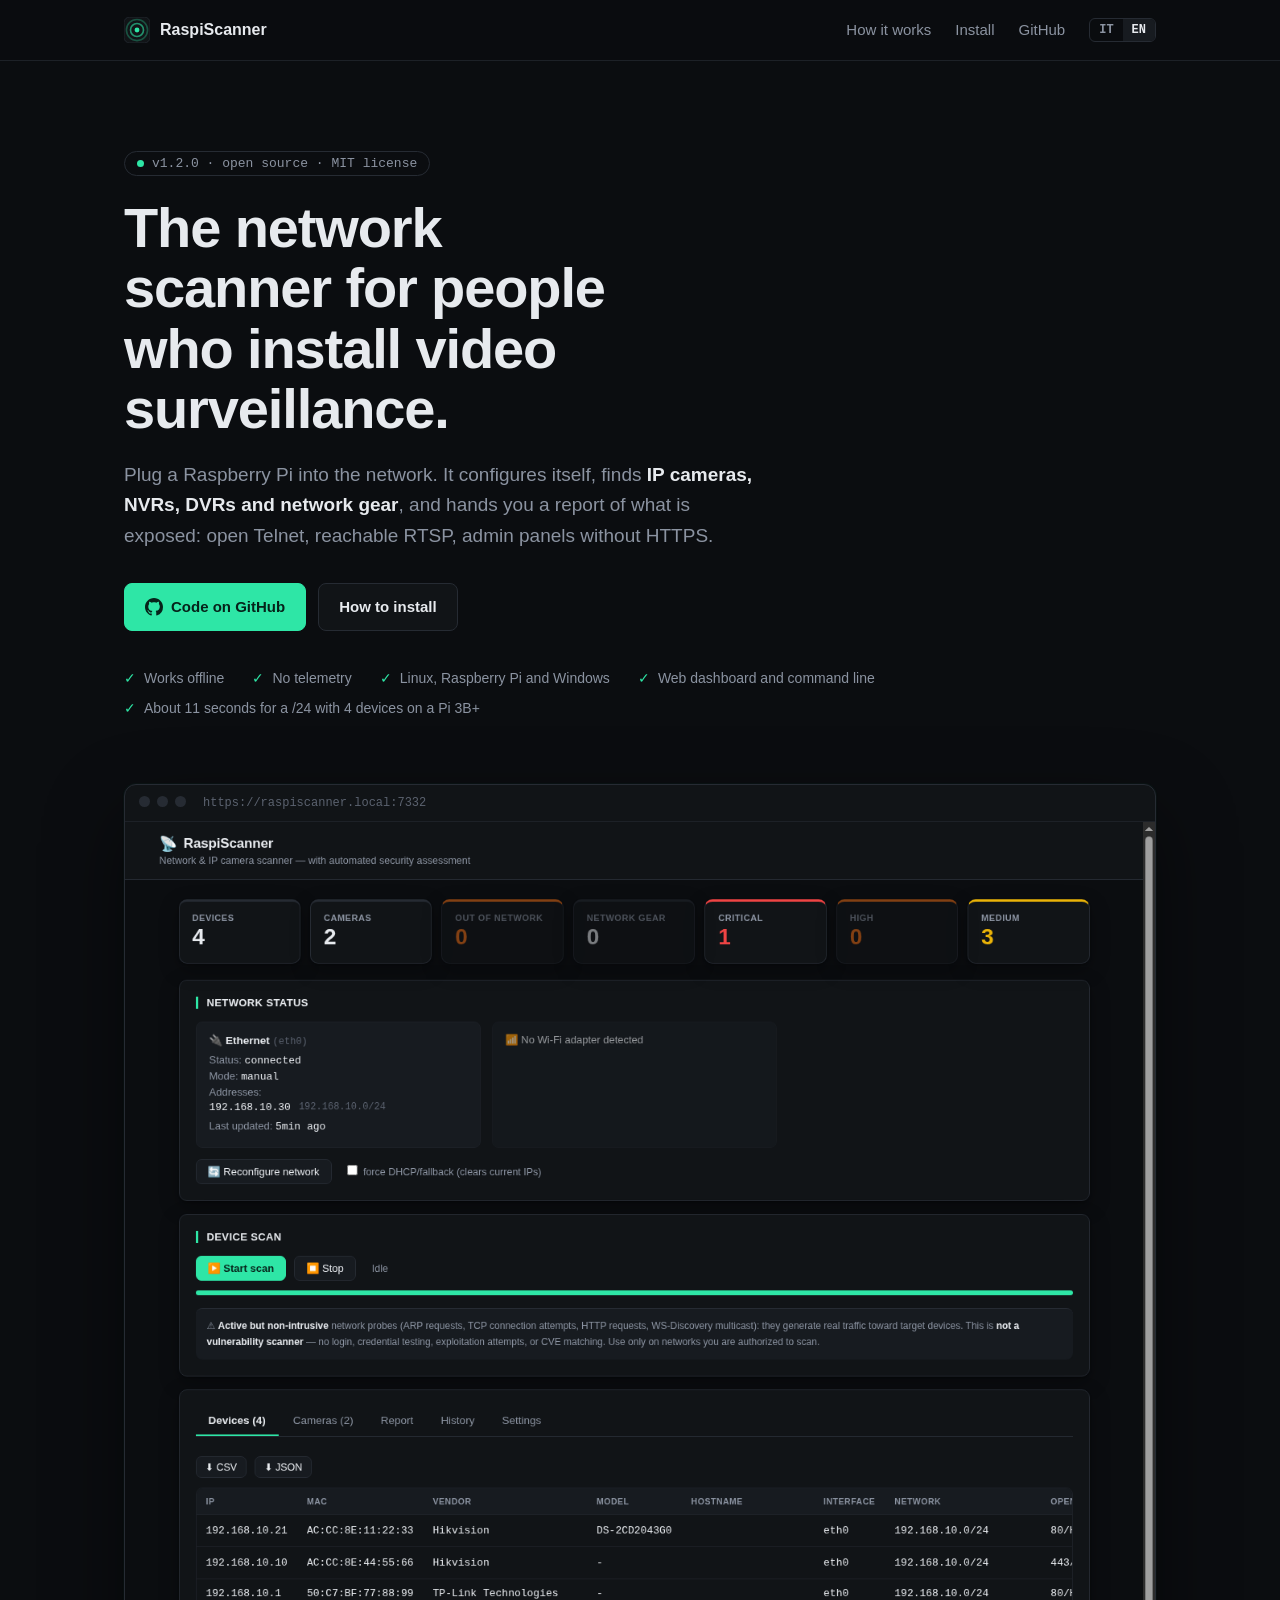
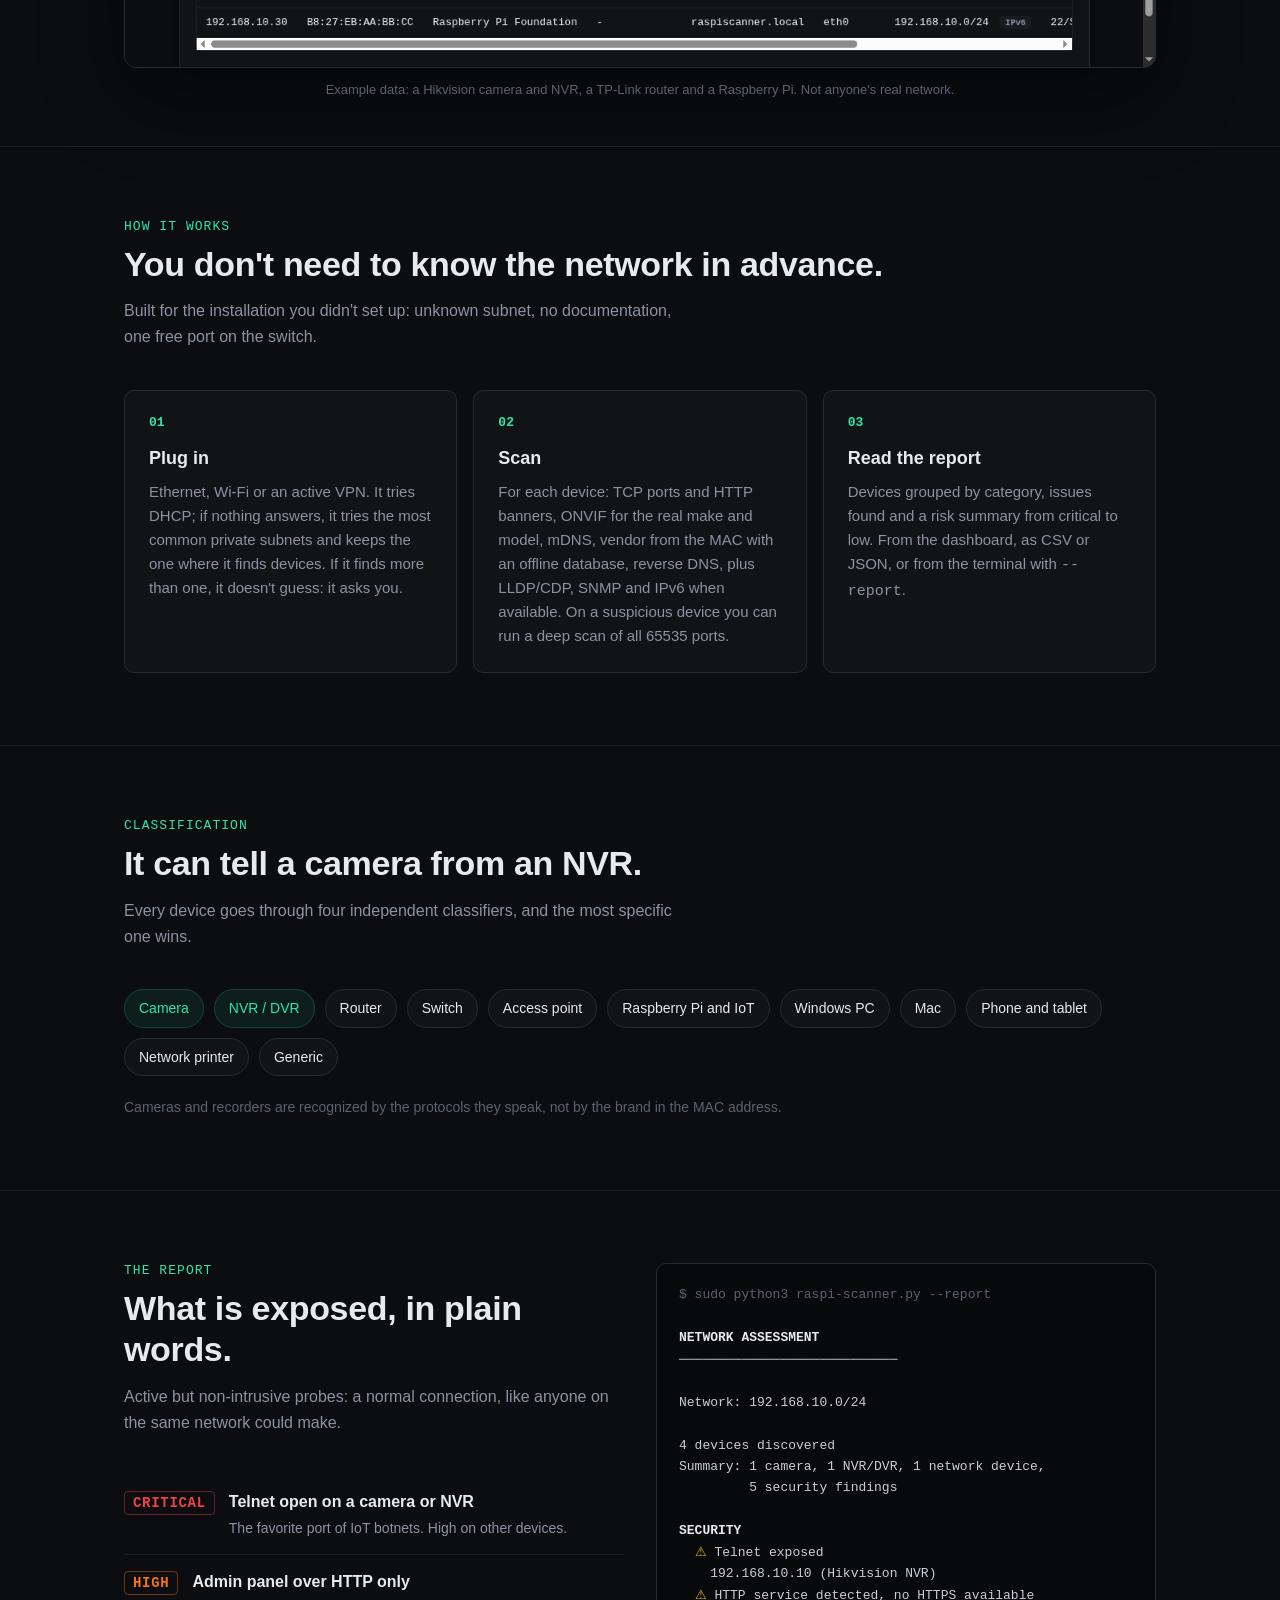
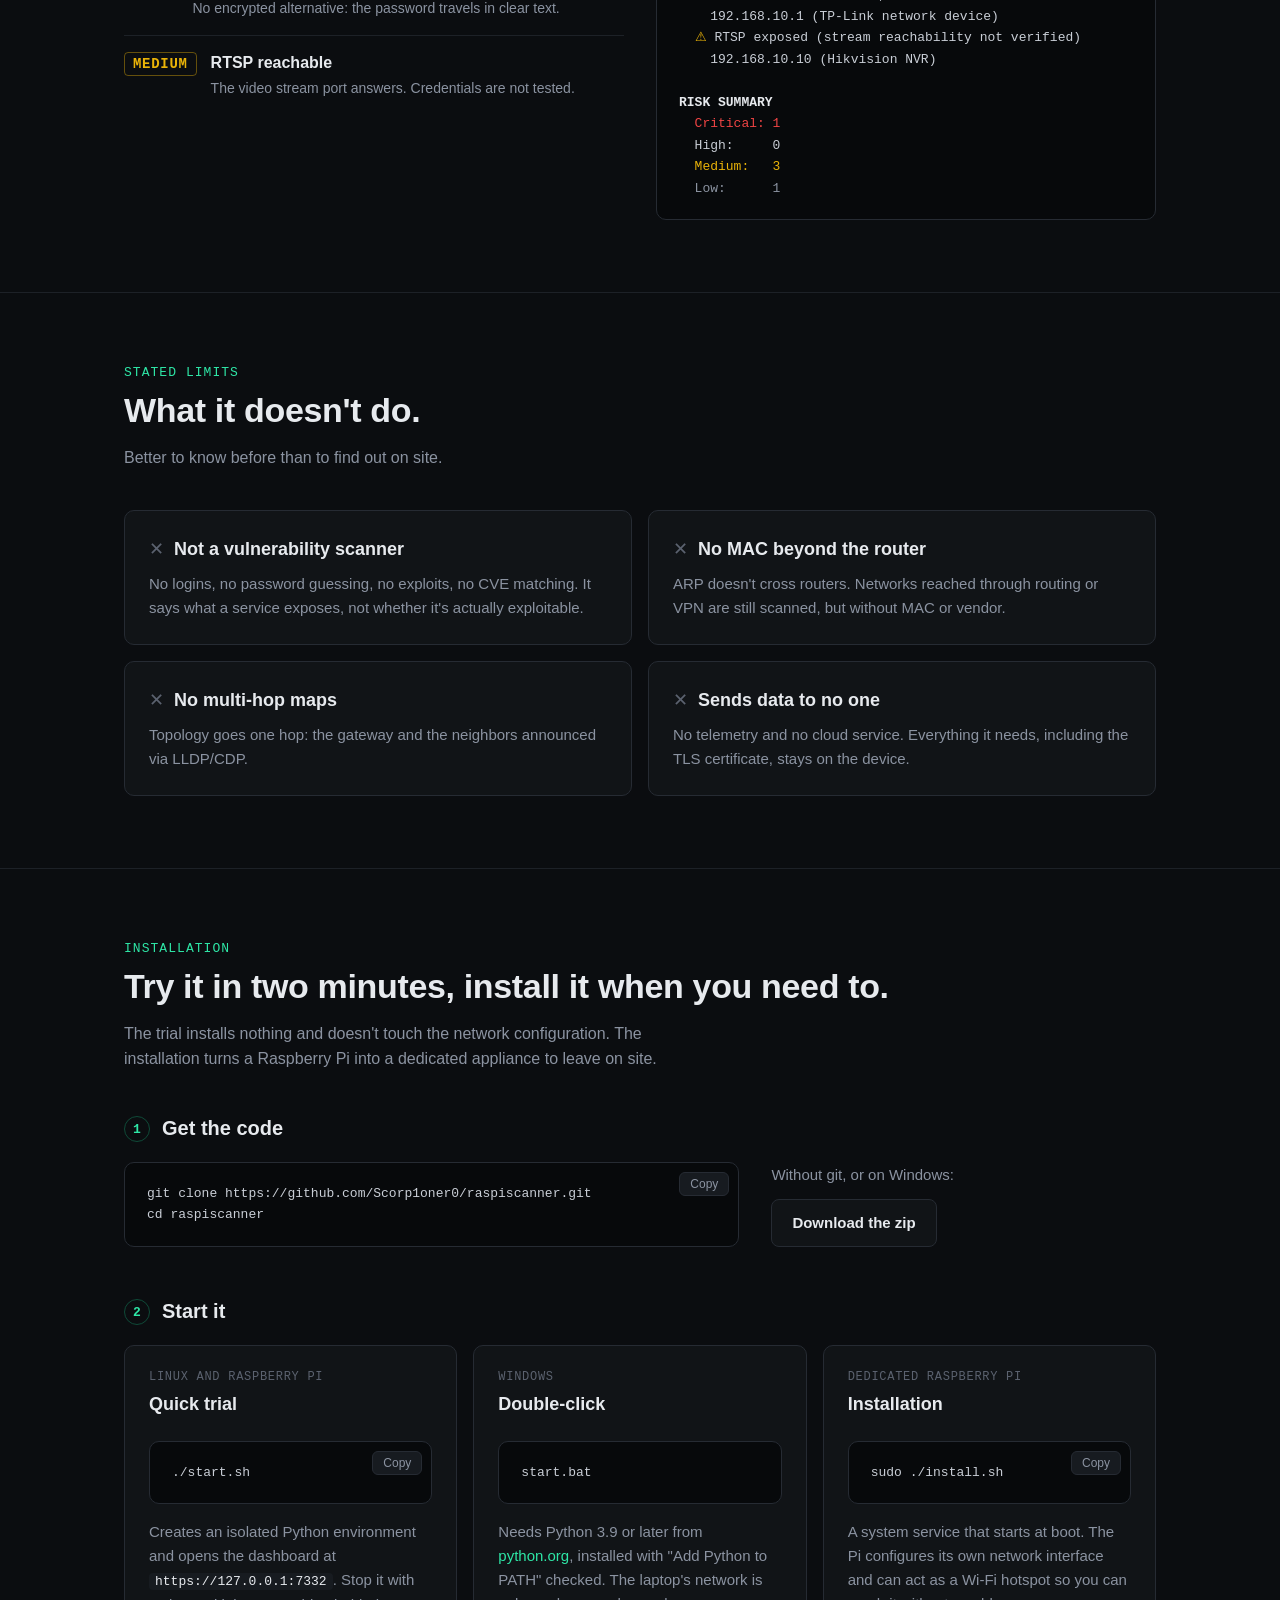
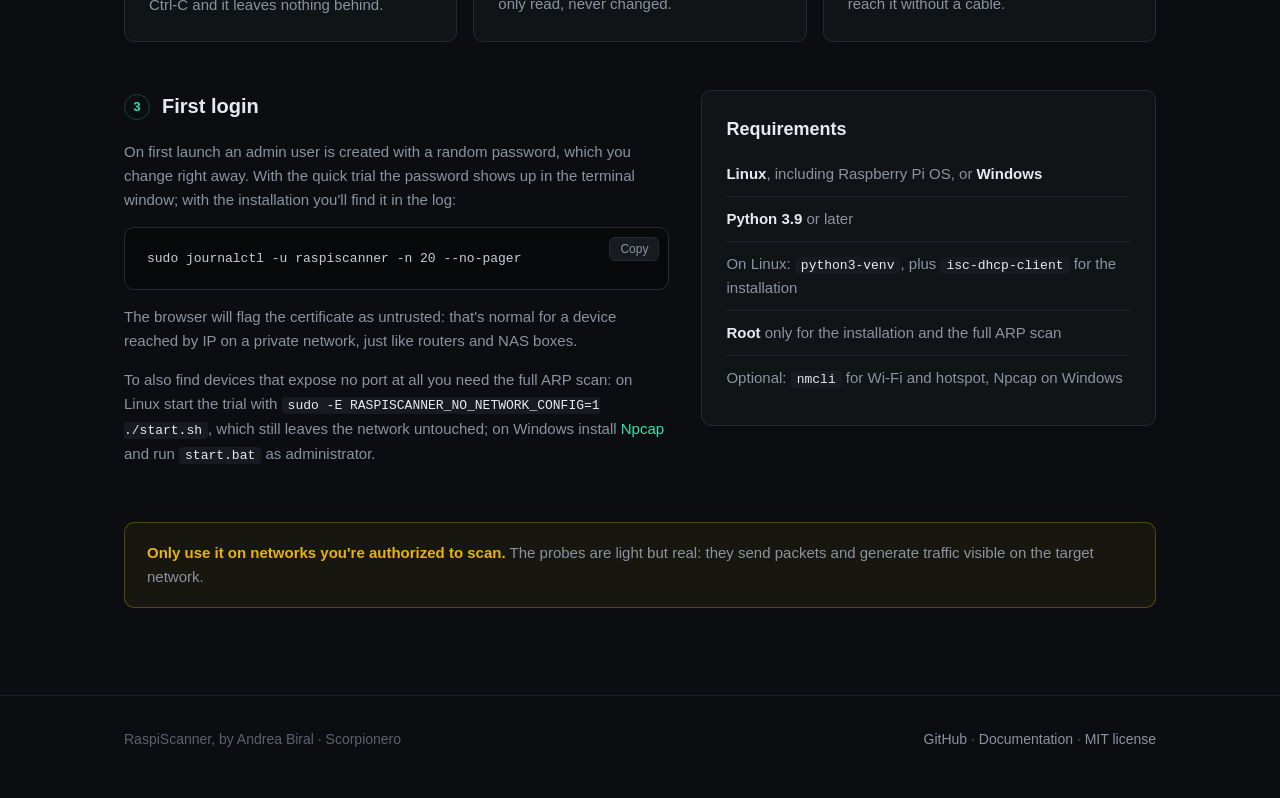
==== en/index.html @ 97d8c6a8 "Versione 1.2.0 sul sito e cenno allo scan approfondito Co-Authored-By: Claude Opus 5.5 <noreply@anth" ====
<!doctype html>
<html lang="en">
<head>
<meta charset="utf-8">
<meta name="viewport" content="width=device-width, initial-scale=1">
<title>RaspiScanner · network scanner for video surveillance installations</title>
<meta name="description" content="Open-source network scanner for Raspberry Pi: finds IP cameras, NVRs and network gear and reports what is exposed. Works offline, no telemetry.">
<meta name="theme-color" content="#0b0d10">
<link rel="canonical" href="https://raspiscanner.it/en/">
<meta property="og:type" content="website">
<meta property="og:url" content="https://raspiscanner.it/en/">
<meta property="og:title" content="RaspiScanner">
<meta property="og:description" content="Network scanner for video surveillance installations: it finds cameras, NVRs and network gear and tells you what is exposed.">
<meta property="og:site_name" content="RaspiScanner">
<meta property="og:image" content="https://raspiscanner.it/og-image.png">
<meta property="og:image:width" content="1200">
<meta property="og:image:height" content="630">
<meta property="og:image:alt" content="RaspiScanner dashboard with the devices found and issues by severity">
<meta name="twitter:card" content="summary_large_image">
<meta name="twitter:title" content="RaspiScanner · network scanner for video surveillance installations">
<meta name="twitter:description" content="Network scanner for video surveillance installations: it finds cameras, NVRs and network gear and tells you what is exposed.">
<meta name="twitter:image" content="https://raspiscanner.it/og-image.png">
<meta name="robots" content="index, follow, max-image-preview:large">
<script type="application/ld+json">
{
  "@context": "https://schema.org",
  "@type": "SoftwareApplication",
  "name": "RaspiScanner",
  "url": "https://raspiscanner.it/en/",
  "inLanguage": "en",
  "description": "Open-source network scanner for Raspberry Pi: finds IP cameras, NVRs and network gear and reports what is exposed. Works offline, no telemetry.",
  "applicationCategory": "SecurityApplication",
  "operatingSystem": "Linux, Raspberry Pi OS, Windows",
  "softwareVersion": "1.2.0",
  "license": "https://opensource.org/licenses/MIT",
  "isAccessibleForFree": true,
  "offers": {
    "@type": "Offer",
    "price": "0",
    "priceCurrency": "EUR"
  },
  "author": {
    "@type": "Person",
    "name": "Andrea Biral"
  },
  "downloadUrl": "https://github.com/Scorp1oner0/raspiscanner/archive/refs/heads/main.zip",
  "screenshot": "https://raspiscanner.it/dashboard.png",
  "sameAs": [
    "https://github.com/Scorp1oner0/raspiscanner"
  ]
}
</script>
<meta property="og:locale" content="en_US">
<meta property="og:locale:alternate" content="it_IT">
<link rel="alternate" hreflang="it" href="https://raspiscanner.it/">
<link rel="alternate" hreflang="en" href="https://raspiscanner.it/en/">
<link rel="alternate" hreflang="x-default" href="https://raspiscanner.it/en/">
<link rel="icon" href="/favicon.ico" sizes="48x48">
<link rel="icon" href="/favicon.svg" type="image/svg+xml">
<link rel="apple-touch-icon" href="/apple-touch-icon.png">
<style>
:root {
  color-scheme: dark;
  --bg: #0b0d10;
  --panel: #111417;
  --panel-2: #171b20;
  --border: #262b33;
  --border-soft: #1d2127;
  --text: #e7eaee;
  --text-dim: #8b93a1;
  --text-faint: #5b626f;
  --accent: #2ee6a6;
  --accent-fg: #06231a;
  --accent-dim: #0f4a38;
  --critical: #ef4444;
  --high: #f97316;
  --medium: #eab308;
  --radius: 10px;
  --font-ui: -apple-system, BlinkMacSystemFont, "Segoe UI", Roboto, Helvetica, Arial, sans-serif;
  --font-mono: "SFMono-Regular", Consolas, "Liberation Mono", Menlo, monospace;
}
* { box-sizing: border-box; }
html { scroll-behavior: smooth; }
body {
  margin: 0;
  background: var(--bg);
  color: var(--text);
  font: 16px/1.6 var(--font-ui);
  -webkit-font-smoothing: antialiased;
}
a { color: var(--accent); text-decoration: none; }
a:hover { text-decoration: underline; }
code, pre { font-family: var(--font-mono); }
.wrap { max-width: 1080px; margin: 0 auto; padding: 0 24px; }

header.top {
  position: sticky; top: 0; z-index: 10;
  background: rgba(11, 13, 16, 0.86);
  backdrop-filter: blur(8px);
  border-bottom: 1px solid var(--border-soft);
}
header.top .wrap { display: flex; align-items: center; justify-content: space-between; height: 60px; }
.brand { display: flex; align-items: center; gap: 10px; color: var(--text); font-weight: 600; }
.brand:hover { text-decoration: none; }
.brand svg { width: 26px; height: 26px; }
nav { display: flex; align-items: center; gap: 24px; font-size: 15px; }
.lang { display: flex; border: 1px solid var(--border); border-radius: 6px; overflow: hidden; font: 600 12px var(--font-mono); }
.lang a { padding: 4px 9px; color: var(--text-dim); }
.lang a[aria-current] { background: var(--panel-2); color: var(--text); }
nav a { color: var(--text-dim); }
nav a:hover { color: var(--text); text-decoration: none; }

.hero { padding: 88px 0 56px; }
.eyebrow {
  display: inline-flex; gap: 8px; align-items: center;
  font: 13px var(--font-mono); color: var(--text-dim);
  border: 1px solid var(--border); border-radius: 999px; padding: 4px 12px;
}
.eyebrow .dot { width: 7px; height: 7px; border-radius: 50%; background: var(--accent); }
h1 {
  font-size: clamp(34px, 5.4vw, 56px); line-height: 1.08; letter-spacing: -0.02em;
  margin: 22px 0 20px; max-width: 16ch; font-weight: 700;
}
.lead { font-size: 19px; color: var(--text-dim); max-width: 60ch; margin: 0 0 32px; }
.lead strong { color: var(--text); font-weight: 600; }
.ctas { display: flex; flex-wrap: wrap; gap: 12px; }
.btn {
  display: inline-flex; align-items: center; gap: 8px;
  padding: 11px 20px; border-radius: 8px; font-weight: 600; font-size: 15px;
  border: 1px solid var(--border); color: var(--text); background: var(--panel);
}
.btn:hover { text-decoration: none; border-color: #333a45; background: var(--panel-2); }
.btn.primary { background: var(--accent); color: var(--accent-fg); border-color: var(--accent); }
.btn.primary:hover { background: #4aedb5; }
.btn svg { width: 18px; height: 18px; }
.facts {
  display: flex; flex-wrap: wrap; gap: 8px 28px; margin: 36px 0 0; padding: 0; list-style: none;
  font-size: 14px; color: var(--text-dim);
}
.facts li::before { content: "✓"; color: var(--accent); margin-right: 8px; }

.shot { padding: 8px 0 32px; }
.window {
  border: 1px solid var(--border); border-radius: 12px; overflow: hidden;
  background: var(--panel);
  box-shadow: 0 1px 2px rgba(0,0,0,.3), 0 30px 80px rgba(0,0,0,.45), 0 0 0 1px rgba(46,230,166,.04);
}
.window .bar { display: flex; gap: 7px; padding: 11px 14px; border-bottom: 1px solid var(--border-soft); }
.window .bar i { width: 11px; height: 11px; border-radius: 50%; background: #262b33; }
.window .bar span { margin-left: 10px; font: 12px var(--font-mono); color: var(--text-faint); }
.window img { display: block; width: 100%; height: auto; }
.caption { font-size: 13px; color: var(--text-faint); margin-top: 12px; text-align: center; }

section.block { padding: 72px 0; border-top: 1px solid var(--border-soft); }
.kicker { font: 13px var(--font-mono); color: var(--accent); text-transform: uppercase; letter-spacing: .08em; margin: 0 0 10px; }
h2 { font-size: clamp(26px, 3.4vw, 34px); line-height: 1.2; letter-spacing: -0.01em; margin: 0 0 14px; }
.sub { color: var(--text-dim); max-width: 62ch; margin: 0 0 40px; }

.steps { display: grid; grid-template-columns: repeat(3, 1fr); gap: 16px; counter-reset: step; }
.card {
  background: var(--panel); border: 1px solid var(--border); border-radius: var(--radius);
  padding: 24px;
}
.steps .card { counter-increment: step; }
.steps .card::before {
  content: counter(step, decimal-leading-zero);
  display: block; font: 600 13px var(--font-mono); color: var(--accent); margin-bottom: 14px;
}
.card h3 { margin: 0 0 8px; font-size: 18px; }
.card p { margin: 0; color: var(--text-dim); font-size: 15px; }

.chips { display: flex; flex-wrap: wrap; gap: 10px; margin: 0 0 20px; padding: 0; list-style: none; }
.chips li {
  font-size: 14px; padding: 7px 14px; border-radius: 999px;
  border: 1px solid var(--border); background: var(--panel); color: var(--text);
}
.chips li.hot { border-color: var(--accent-dim); background: rgba(46,230,166,.07); color: var(--accent); }
.note { font-size: 14px; color: var(--text-faint); margin: 0; }

.split { display: grid; grid-template-columns: 1fr 1fr; gap: 32px; align-items: start; }
pre.term {
  margin: 0; padding: 20px 22px; overflow-x: auto;
  background: #07090b; border: 1px solid var(--border); border-radius: var(--radius);
  font-size: 13px; line-height: 1.65; color: #c9ced6;
}
pre.term .p { color: var(--text-faint); }
pre.term .h { color: var(--text); font-weight: 600; }
pre.term .w { color: var(--medium); }
pre.term .c { color: var(--critical); }
pre.term .m { color: var(--medium); }
pre.term .l { color: var(--text-dim); }
.findings { margin: 0; padding: 0; list-style: none; }
.findings li { display: flex; gap: 14px; padding: 14px 0; border-bottom: 1px solid var(--border-soft); }
.findings li:last-child { border-bottom: 0; }
.sev {
  flex: none; align-self: flex-start; margin-top: 2px;
  font: 600 11px var(--font-mono); text-transform: uppercase; letter-spacing: .05em;
  padding: 3px 8px; border-radius: 4px; border: 1px solid;
}
.sev.c { color: var(--critical); border-color: rgba(239,68,68,.4); }
.sev.h { color: var(--high); border-color: rgba(249,115,22,.4); }
.sev.m { color: var(--medium); border-color: rgba(234,179,8,.4); }
.findings b { display: block; font-weight: 600; }
.findings span { color: var(--text-dim); font-size: 14px; }

.nots { display: grid; grid-template-columns: repeat(2, 1fr); gap: 16px; }
.nots .card h3::before { content: "✕"; color: var(--text-faint); margin-right: 10px; font-weight: 400; }

.install { display: grid; grid-template-columns: 1.2fr 1fr; gap: 32px; align-items: start; }
.split > *, .install > *, .steps > *, .nots > *, .options > *, .fetch > * { min-width: 0; }
.num {
  display: inline-grid; place-items: center; width: 26px; height: 26px; margin-right: 12px;
  border-radius: 50%; border: 1px solid var(--accent-dim); color: var(--accent);
  font: 600 13px var(--font-mono); vertical-align: 2px;
}
.step-title { font-size: 20px; margin: 48px 0 18px; }
.fetch { display: grid; grid-template-columns: 1.6fr 1fr; gap: 32px; align-items: end; }
.fetch h3 { font-size: 20px; margin: 0 0 18px; }
.fetch .cmd { margin: 0; }
.or p { color: var(--text-dim); font-size: 15px; margin: 0 0 12px; }
.options { display: grid; grid-template-columns: repeat(3, 1fr); gap: 16px; }
.options .card { display: flex; flex-direction: column; }
.options .cmd { margin: 14px 0 16px; }
.options .card p:last-child { margin-top: 0; }
.tag { font: 12px var(--font-mono) !important; color: var(--text-faint) !important; text-transform: uppercase; letter-spacing: .06em; margin: 0 0 6px !important; }
.options code, .install p code { font-size: 13px; background: var(--panel-2); padding: 1px 6px; border-radius: 4px; color: var(--text); }
.options + .install { margin-top: 48px; }
.install .step-title { margin-top: 0; }
.cmd { position: relative; margin: 0 0 14px; }
.cmd pre.term { padding-right: 84px; }
.copy {
  position: absolute; top: 10px; right: 10px;
  font: 12px var(--font-ui); color: var(--text-dim); background: var(--panel-2);
  border: 1px solid var(--border); border-radius: 6px; padding: 4px 10px; cursor: pointer;
}
.copy:hover { color: var(--text); }
.req { margin: 0; padding: 0; list-style: none; }
.req li { padding: 10px 0; border-bottom: 1px solid var(--border-soft); color: var(--text-dim); font-size: 15px; }
.req li:last-child { border-bottom: 0; }
.req b { color: var(--text); font-weight: 600; }
.req code, .install p code { font-size: 13px; background: var(--panel-2); padding: 1px 6px; border-radius: 4px; color: var(--text); }
.install p { color: var(--text-dim); font-size: 15px; }

.warn {
  margin-top: 40px; padding: 18px 22px; border-radius: var(--radius);
  border: 1px solid rgba(234,179,8,.3); background: rgba(234,179,8,.06);
  color: var(--text-dim); font-size: 15px;
}
.warn b { color: var(--medium); }

footer { border-top: 1px solid var(--border-soft); padding: 32px 0 48px; color: var(--text-faint); font-size: 14px; }
footer .wrap { display: flex; flex-wrap: wrap; gap: 12px 28px; justify-content: space-between; }
footer a { color: var(--text-dim); }

@media (max-width: 860px) {
  .steps, .split, .install, .nots, .options, .fetch { grid-template-columns: 1fr; }
  .hero { padding: 56px 0 40px; }
  section.block { padding: 56px 0; }
}
@media (max-width: 560px) {
  .wrap { padding: 0 16px; }
  nav a.opt { display: none; }
  nav { gap: 16px; }
  .lead { font-size: 17px; }
  .btn { flex: 1 1 auto; justify-content: center; }
  .window .bar span { display: none; }
}
</style>
</head>
<body>

<header class="top">
  <div class="wrap">
    <a class="brand" href="#">
      <svg viewBox="0 0 32 32" aria-hidden="true"><rect width="32" height="32" rx="7" fill="#111417" stroke="#262b33"/><circle cx="16" cy="16" r="3" fill="#2ee6a6"/><circle cx="16" cy="16" r="8" fill="none" stroke="#2ee6a6" stroke-width="2" opacity=".6"/><circle cx="16" cy="16" r="13" fill="none" stroke="#2ee6a6" stroke-width="2" opacity=".3"/></svg>
      RaspiScanner
    </a>
    <nav>
      <a class="opt" href="#how-it-works">How it works</a>
      <a href="#install">Install</a>
      <a href="https://github.com/Scorp1oner0/raspiscanner">GitHub</a>
      <span class="lang"><a href="../" data-lang="it" hreflang="it" lang="it">IT</a><a href="./" data-lang="en" aria-current="page">EN</a></span>
    </nav>
  </div>
</header>

<main>
  <section class="hero">
    <div class="wrap">
      <span class="eyebrow"><span class="dot"></span>v1.2.0 · open source · MIT license</span>
      <h1>The network scanner for people who install video surveillance.</h1>
      <p class="lead">Plug a Raspberry Pi into the network. It configures itself, finds <strong>IP cameras, NVRs, DVRs and network gear</strong>, and hands you a report of what is exposed: open Telnet, reachable RTSP, admin panels without HTTPS.</p>
      <div class="ctas">
        <a class="btn primary" href="https://github.com/Scorp1oner0/raspiscanner">
          <svg viewBox="0 0 16 16" fill="currentColor" aria-hidden="true"><path d="M8 0C3.58 0 0 3.58 0 8c0 3.54 2.29 6.53 5.47 7.59.4.07.55-.17.55-.38 0-.19-.01-.82-.01-1.49-2.01.37-2.53-.49-2.69-.94-.09-.23-.48-.94-.82-1.13-.28-.15-.68-.52-.01-.53.63-.01 1.08.58 1.23.82.72 1.21 1.87.87 2.33.66.07-.52.28-.87.51-1.07-1.78-.2-3.64-.89-3.64-3.95 0-.87.31-1.59.82-2.15-.08-.2-.36-1.02.08-2.12 0 0 .67-.21 2.2.82.64-.18 1.32-.27 2-.27.68 0 1.36.09 2 .27 1.53-1.04 2.2-.82 2.2-.82.44 1.1.16 1.92.08 2.12.51.56.82 1.27.82 2.15 0 3.07-1.87 3.75-3.65 3.95.29.25.54.73.54 1.48 0 1.07-.01 1.93-.01 2.2 0 .21.15.46.55.38A8.013 8.013 0 0016 8c0-4.42-3.58-8-8-8z"/></svg>
          Code on GitHub
        </a>
        <a class="btn" href="#install">How to install</a>
      </div>
      <ul class="facts">
        <li>Works offline</li>
        <li>No telemetry</li>
        <li>Linux, Raspberry Pi and Windows</li>
        <li>Web dashboard and command line</li>
        <li>About 11 seconds for a /24 with 4 devices on a Pi 3B+</li>
      </ul>
    </div>
  </section>

  <section class="shot">
    <div class="wrap">
      <div class="window">
        <div class="bar"><i></i><i></i><i></i><span>https://raspiscanner.local:7332</span></div>
        <img src="../dashboard.png" width="1280" height="1050" alt="RaspiScanner dashboard: counters for devices, cameras and issues by severity, network status and the table of devices found">
      </div>
      <p class="caption">Example data: a Hikvision camera and NVR, a TP-Link router and a Raspberry Pi. Not anyone's real network.</p>
    </div>
  </section>

  <section class="block" id="how-it-works">
    <div class="wrap">
      <p class="kicker">How it works</p>
      <h2>You don't need to know the network in advance.</h2>
      <p class="sub">Built for the installation you didn't set up: unknown subnet, no documentation, one free port on the switch.</p>
      <div class="steps">
        <div class="card">
          <h3>Plug in</h3>
          <p>Ethernet, Wi-Fi or an active VPN. It tries DHCP; if nothing answers, it tries the most common private subnets and keeps the one where it finds devices. If it finds more than one, it doesn't guess: it asks you.</p>
        </div>
        <div class="card">
          <h3>Scan</h3>
          <p>For each device: TCP ports and HTTP banners, ONVIF for the real make and model, mDNS, vendor from the MAC with an offline database, reverse DNS, plus LLDP/CDP, SNMP and IPv6 when available. On a suspicious device you can run a deep scan of all 65535 ports.</p>
        </div>
        <div class="card">
          <h3>Read the report</h3>
          <p>Devices grouped by category, issues found and a risk summary from critical to low. From the dashboard, as CSV or JSON, or from the terminal with <code>--report</code>.</p>
        </div>
      </div>
    </div>
  </section>

  <section class="block">
    <div class="wrap">
      <p class="kicker">Classification</p>
      <h2>It can tell a camera from an NVR.</h2>
      <p class="sub">Every device goes through four independent classifiers, and the most specific one wins.</p>
      <ul class="chips">
        <li class="hot">Camera</li>
        <li class="hot">NVR / DVR</li>
        <li>Router</li>
        <li>Switch</li>
        <li>Access point</li>
        <li>Raspberry Pi and IoT</li>
        <li>Windows PC</li>
        <li>Mac</li>
        <li>Phone and tablet</li>
        <li>Network printer</li>
        <li>Generic</li>
      </ul>
      <p class="note">Cameras and recorders are recognized by the protocols they speak, not by the brand in the MAC address.</p>
    </div>
  </section>

  <section class="block">
    <div class="wrap split">
      <div>
        <p class="kicker">The report</p>
        <h2>What is exposed, in plain words.</h2>
        <p class="sub">Active but non-intrusive probes: a normal connection, like anyone on the same network could make.</p>
        <ul class="findings">
          <li><span class="sev c">Critical</span><div><b>Telnet open on a camera or NVR</b><span>The favorite port of IoT botnets. High on other devices.</span></div></li>
          <li><span class="sev h">High</span><div><b>Admin panel over HTTP only</b><span>No encrypted alternative: the password travels in clear text.</span></div></li>
          <li><span class="sev m">Medium</span><div><b>RTSP reachable</b><span>The video stream port answers. Credentials are not tested.</span></div></li>
        </ul>
      </div>
      <pre class="term"><span class="p">$ sudo python3 raspi-scanner.py --report</span>

<span class="h">NETWORK ASSESSMENT</span>
────────────────────────────

Network: 192.168.10.0/24

4 devices discovered
Summary: 1 camera, 1 NVR/DVR, 1 network device,
         5 security findings

<span class="h">SECURITY</span>
  <span class="w">⚠</span> Telnet exposed
    192.168.10.10 (Hikvision NVR)
  <span class="w">⚠</span> HTTP service detected, no HTTPS available
    192.168.10.1 (TP-Link network device)
  <span class="w">⚠</span> RTSP exposed (stream reachability not verified)
    192.168.10.10 (Hikvision NVR)

<span class="h">RISK SUMMARY</span>
  <span class="c">Critical: 1</span>
  High:     0
  <span class="m">Medium:   3</span>
  <span class="l">Low:      1</span></pre>
    </div>
  </section>

  <section class="block">
    <div class="wrap">
      <p class="kicker">Stated limits</p>
      <h2>What it doesn't do.</h2>
      <p class="sub">Better to know before than to find out on site.</p>
      <div class="nots">
        <div class="card"><h3>Not a vulnerability scanner</h3><p>No logins, no password guessing, no exploits, no CVE matching. It says what a service exposes, not whether it's actually exploitable.</p></div>
        <div class="card"><h3>No MAC beyond the router</h3><p>ARP doesn't cross routers. Networks reached through routing or VPN are still scanned, but without MAC or vendor.</p></div>
        <div class="card"><h3>No multi-hop maps</h3><p>Topology goes one hop: the gateway and the neighbors announced via LLDP/CDP.</p></div>
        <div class="card"><h3>Sends data to no one</h3><p>No telemetry and no cloud service. Everything it needs, including the TLS certificate, stays on the device.</p></div>
      </div>
    </div>
  </section>

  <section class="block" id="install">
    <div class="wrap">
      <p class="kicker">Installation</p>
      <h2>Try it in two minutes, install it when you need to.</h2>
      <p class="sub">The trial installs nothing and doesn't touch the network configuration. The installation turns a Raspberry Pi into a dedicated appliance to leave on site.</p>

      <div class="fetch">
        <div>
          <h3><span class="num">1</span>Get the code</h3>
          <div class="cmd">
            <pre class="term" id="cmd-clone">git clone https://github.com/Scorp1oner0/raspiscanner.git
cd raspiscanner</pre>
            <button class="copy" type="button" data-copy="cmd-clone">Copy</button>
          </div>
        </div>
        <div class="or">
          <p>Without git, or on Windows:</p>
          <a class="btn" href="https://github.com/Scorp1oner0/raspiscanner/archive/refs/heads/main.zip">Download the zip</a>
        </div>
      </div>

      <h3 class="step-title"><span class="num">2</span>Start it</h3>
      <div class="options">
        <div class="card">
          <p class="tag">Linux and Raspberry Pi</p>
          <h3>Quick trial</h3>
          <div class="cmd">
            <pre class="term" id="cmd-start">./start.sh</pre>
            <button class="copy" type="button" data-copy="cmd-start">Copy</button>
          </div>
          <p>Creates an isolated Python environment and opens the dashboard at <code>https://127.0.0.1:7332</code>. Stop it with Ctrl-C and it leaves nothing behind.</p>
        </div>
        <div class="card">
          <p class="tag">Windows</p>
          <h3>Double-click</h3>
          <div class="cmd">
            <pre class="term">start.bat</pre>
          </div>
          <p>Needs Python 3.9 or later from <a href="https://www.python.org/downloads/">python.org</a>, installed with "Add Python to PATH" checked. The laptop's network is only read, never changed.</p>
        </div>
        <div class="card">
          <p class="tag">Dedicated Raspberry Pi</p>
          <h3>Installation</h3>
          <div class="cmd">
            <pre class="term" id="cmd-install">sudo ./install.sh</pre>
            <button class="copy" type="button" data-copy="cmd-install">Copy</button>
          </div>
          <p>A system service that starts at boot. The Pi configures its own network interface and can act as a Wi-Fi hotspot so you can reach it without a cable.</p>
        </div>
      </div>

      <div class="install">
        <div>
          <h3 class="step-title"><span class="num">3</span>First login</h3>
          <p>On first launch an admin user is created with a random password, which you change right away. With the quick trial the password shows up in the terminal window; with the installation you'll find it in the log:</p>
          <div class="cmd">
            <pre class="term" id="cmd-log">sudo journalctl -u raspiscanner -n 20 --no-pager</pre>
            <button class="copy" type="button" data-copy="cmd-log">Copy</button>
          </div>
          <p>The browser will flag the certificate as untrusted: that's normal for a device reached by IP on a private network, just like routers and NAS boxes.</p>
          <p>To also find devices that expose no port at all you need the full ARP scan: on Linux start the trial with <code>sudo -E RASPISCANNER_NO_NETWORK_CONFIG=1 ./start.sh</code>, which still leaves the network untouched; on Windows install <a href="https://npcap.com">Npcap</a> and run <code>start.bat</code> as administrator.</p>
        </div>
        <div class="card">
          <h3>Requirements</h3>
          <ul class="req">
            <li><b>Linux</b>, including Raspberry Pi OS, or <b>Windows</b></li>
            <li><b>Python 3.9</b> or later</li>
            <li>On Linux: <code>python3-venv</code>, plus <code>isc-dhcp-client</code> for the installation</li>
            <li><b>Root</b> only for the installation and the full ARP scan</li>
            <li>Optional: <code>nmcli</code> for Wi-Fi and hotspot, Npcap on Windows</li>
          </ul>
        </div>
      </div>
    </div>
    <div class="wrap">
      <p class="warn"><b>Only use it on networks you're authorized to scan.</b> The probes are light but real: they send packets and generate traffic visible on the target network.</p>
    </div>
  </section>
</main>

<footer>
  <div class="wrap">
    <span>RaspiScanner, by Andrea Biral · Scorpionero</span>
    <span><a href="https://github.com/Scorp1oner0/raspiscanner">GitHub</a> · <a href="https://github.com/Scorp1oner0/raspiscanner#readme">Documentation</a> · <a href="https://github.com/Scorp1oner0/raspiscanner/blob/main/LICENSE">MIT license</a></span>
  </div>
</footer>

<script>
document.querySelectorAll('[data-lang]').forEach(function (a) {
  a.addEventListener('click', function () {
    try { localStorage.setItem('raspiscanner-lang', a.dataset.lang); } catch (e) {}
  });
});
document.querySelectorAll('.copy').forEach(function (b) {
  b.addEventListener('click', function () {
    var t = document.getElementById(b.dataset.copy).textContent;
    navigator.clipboard.writeText(t).then(function () {
      b.textContent = 'Copied';
      setTimeout(function () { b.textContent = 'Copy'; }, 1500);
    });
  });
});
</script>
</body>
</html>
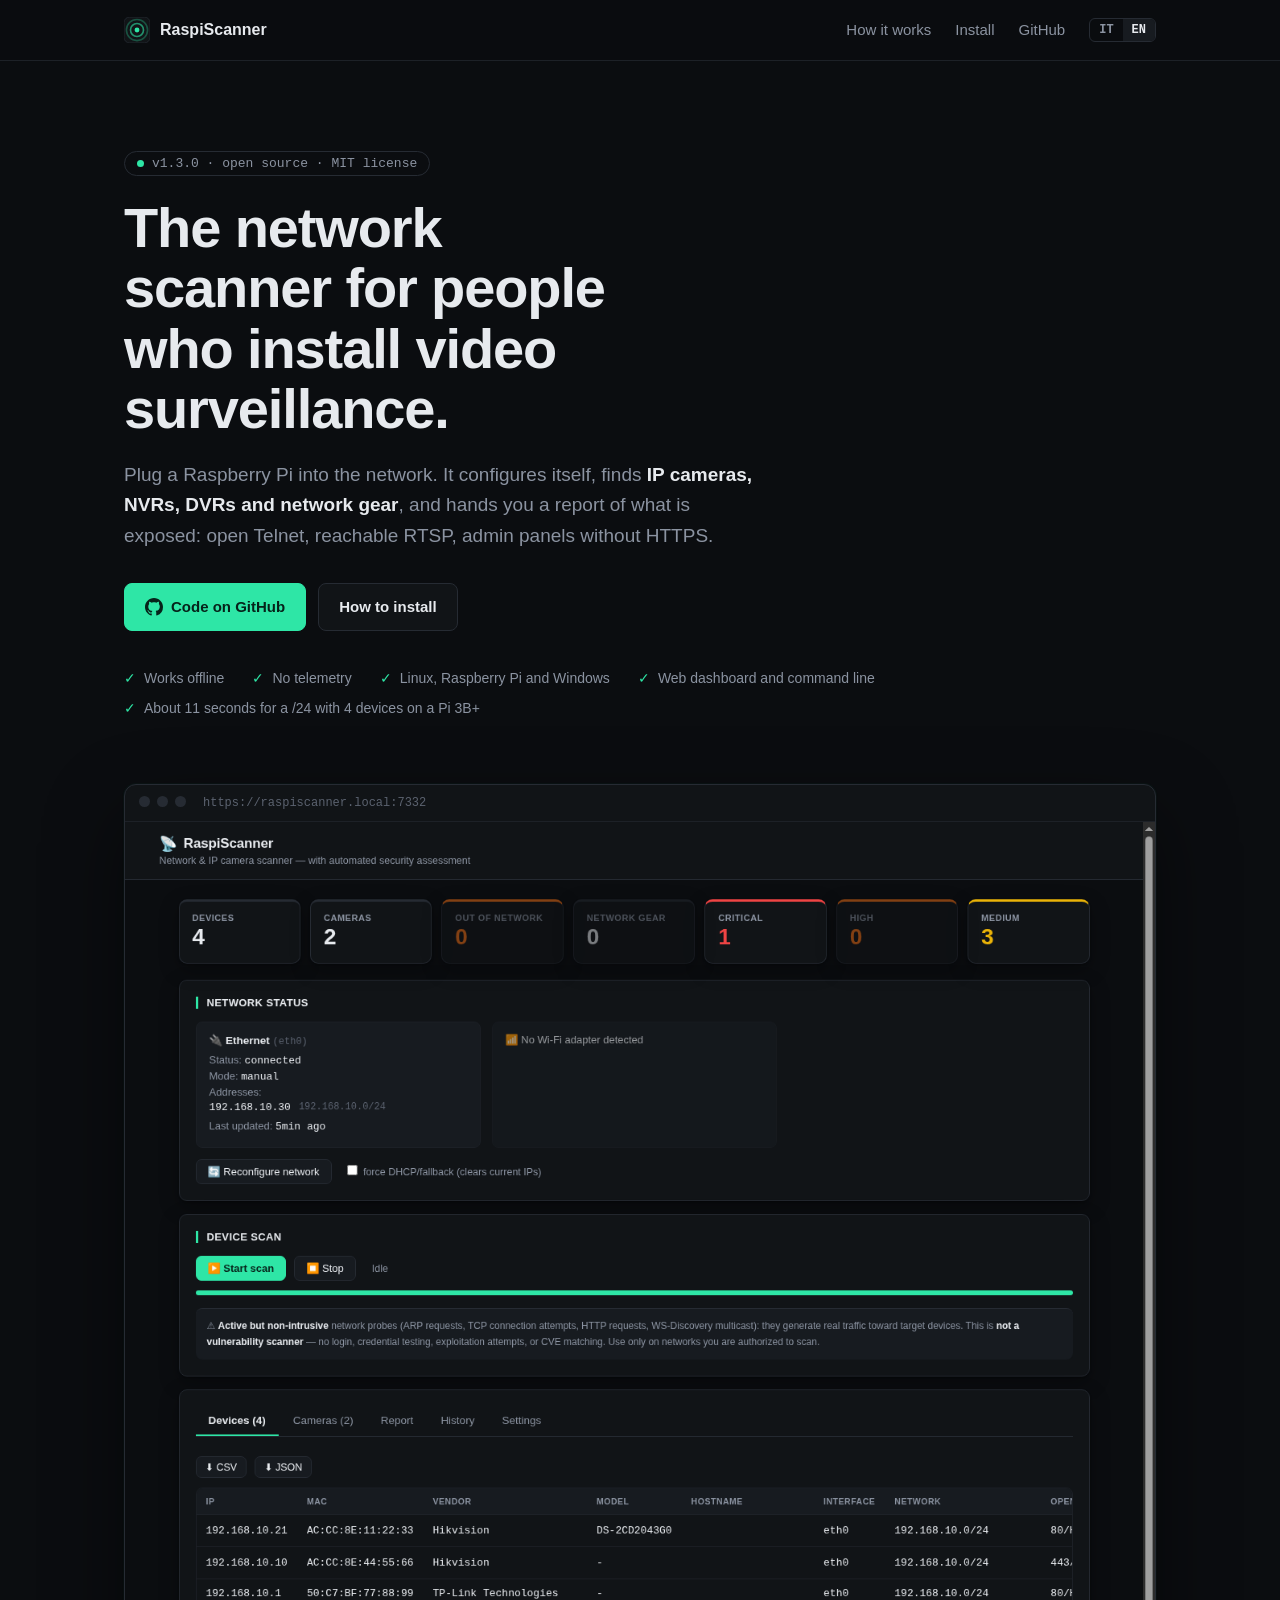
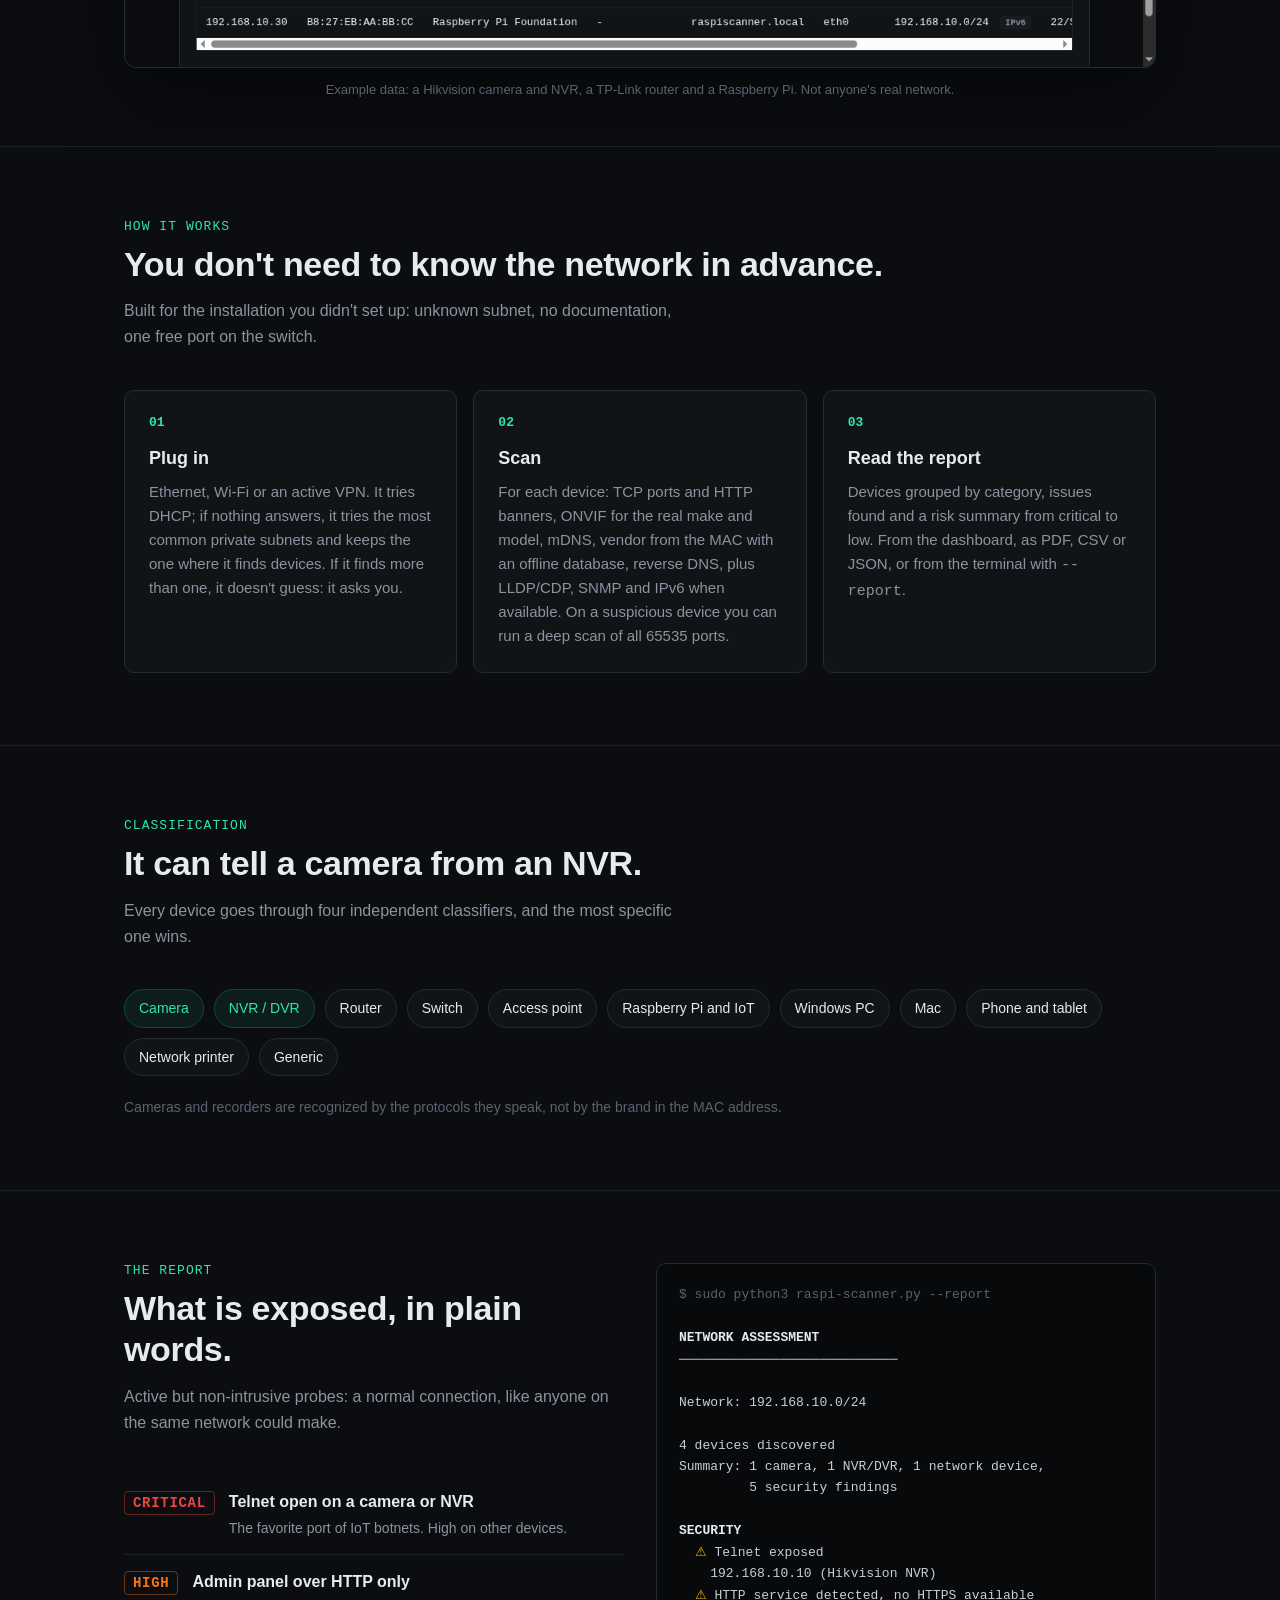
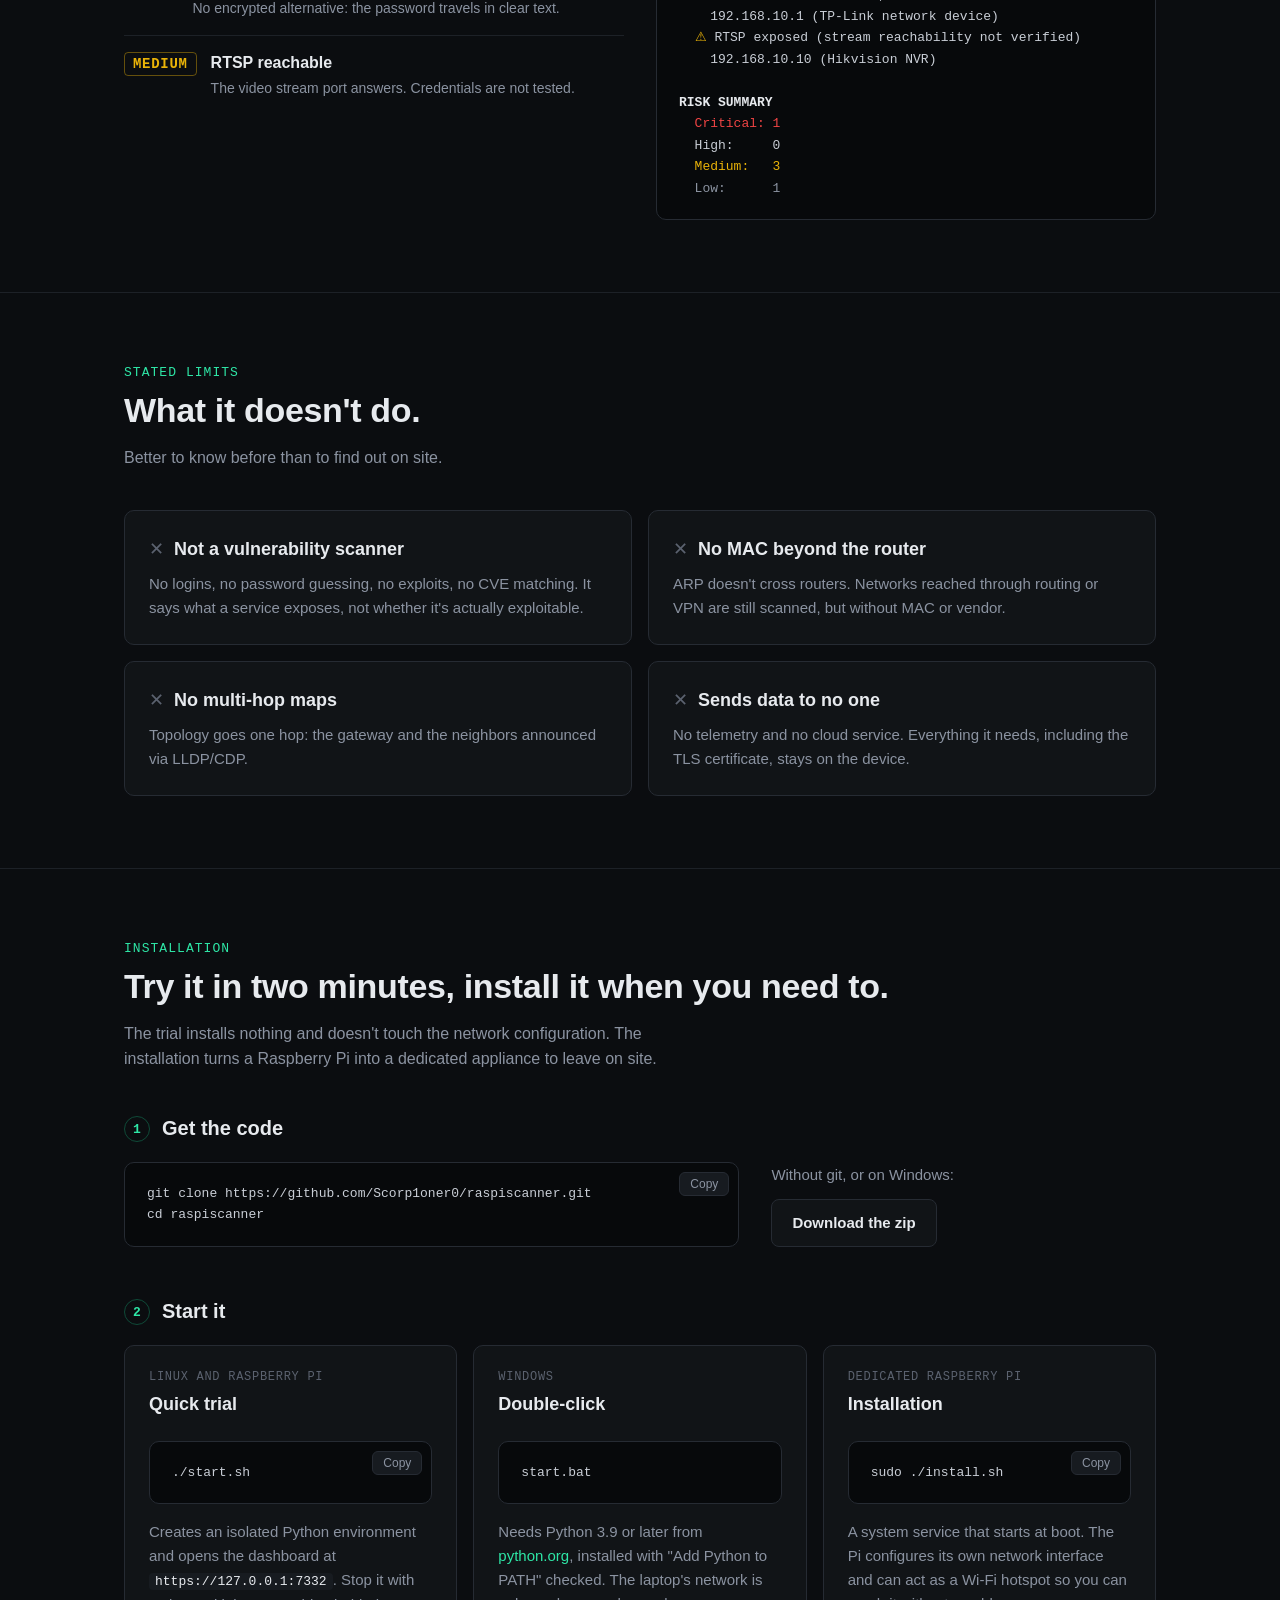
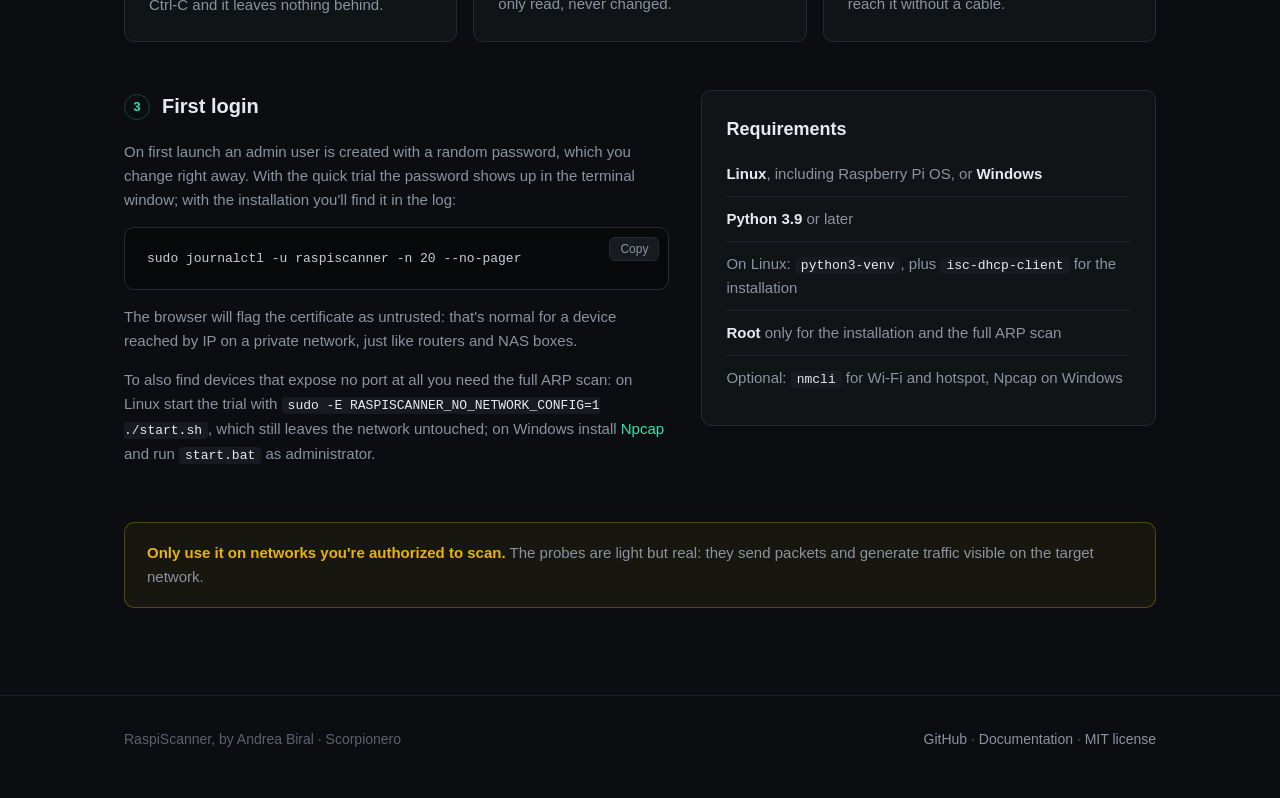
==== commit a235e06b: "Versione 1.3.0 sul sito e cenno al report in PDF Co-Authored-By: Claude Sonnet 5.5 <noreply@anthropi" ====
--- a/en/index.html
+++ b/en/index.html
@@ -31,7 +31,7 @@
   "description": "Open-source network scanner for Raspberry Pi: finds IP cameras, NVRs and network gear and reports what is exposed. Works offline, no telemetry.",
   "applicationCategory": "SecurityApplication",
   "operatingSystem": "Linux, Raspberry Pi OS, Windows",
-  "softwareVersion": "1.2.0",
+  "softwareVersion": "1.3.0",
   "license": "https://opensource.org/licenses/MIT",
   "isAccessibleForFree": true,
   "offers": {
@@ -287,7 +287,7 @@
 <main>
   <section class="hero">
     <div class="wrap">
-      <span class="eyebrow"><span class="dot"></span>v1.2.0 · open source · MIT license</span>
+      <span class="eyebrow"><span class="dot"></span>v1.3.0 · open source · MIT license</span>
       <h1>The network scanner for people who install video surveillance.</h1>
       <p class="lead">Plug a Raspberry Pi into the network. It configures itself, finds <strong>IP cameras, NVRs, DVRs and network gear</strong>, and hands you a report of what is exposed: open Telnet, reachable RTSP, admin panels without HTTPS.</p>
       <div class="ctas">
@@ -333,7 +333,7 @@
         </div>
         <div class="card">
           <h3>Read the report</h3>
-          <p>Devices grouped by category, issues found and a risk summary from critical to low. From the dashboard, as CSV or JSON, or from the terminal with <code>--report</code>.</p>
+          <p>Devices grouped by category, issues found and a risk summary from critical to low. From the dashboard, as PDF, CSV or JSON, or from the terminal with <code>--report</code>.</p>
         </div>
       </div>
     </div>
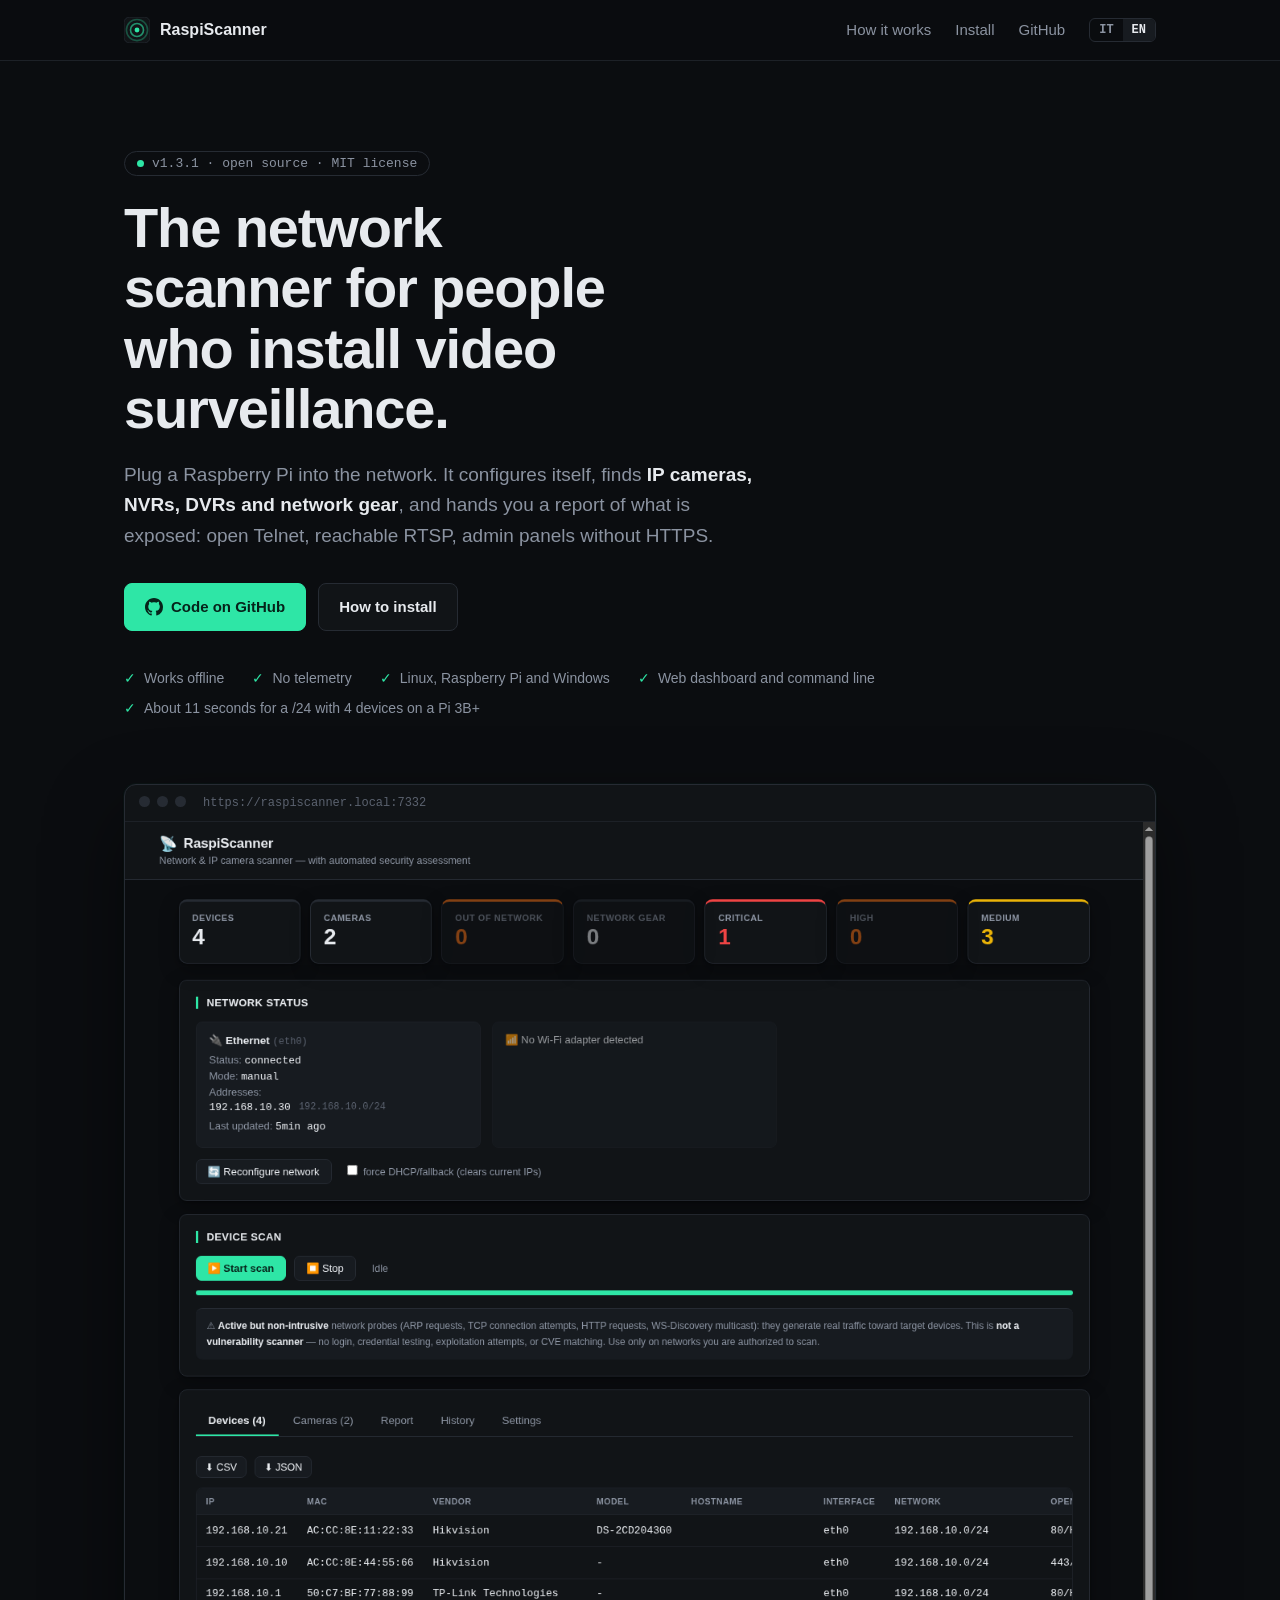
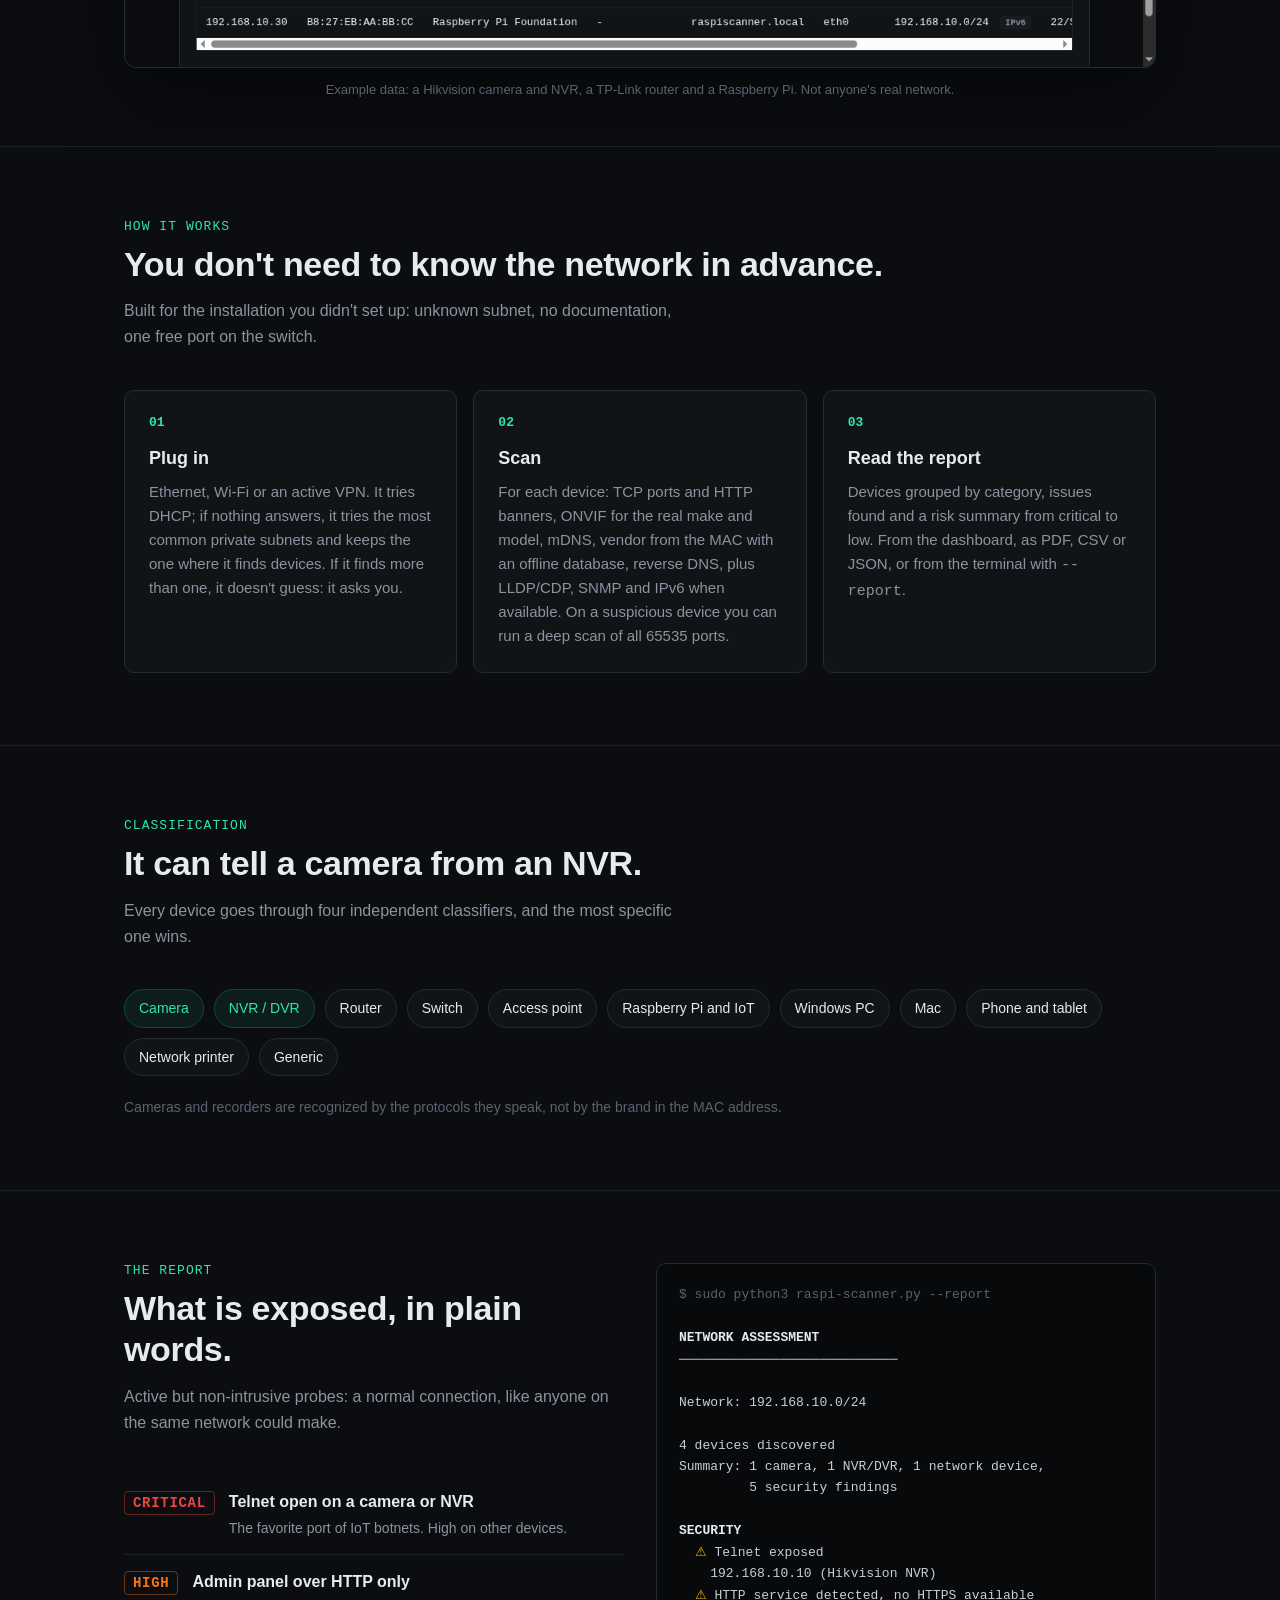
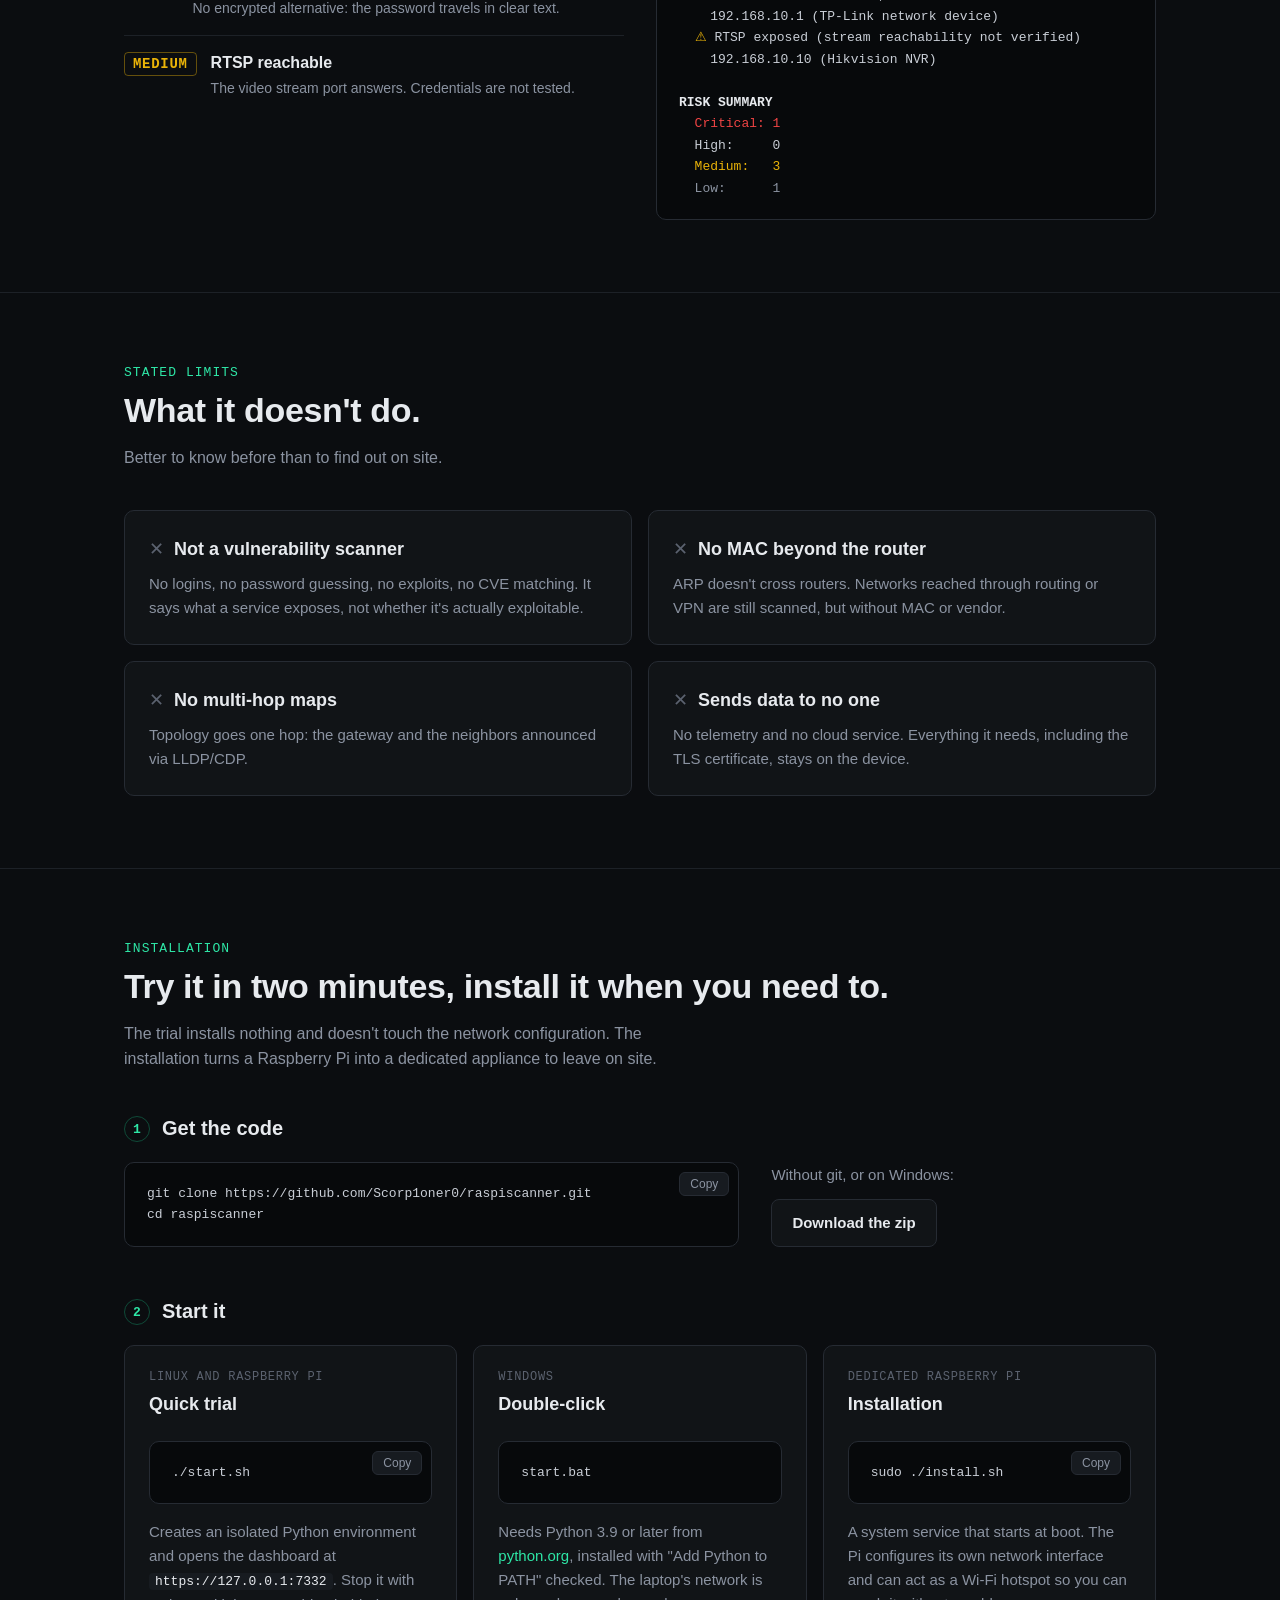
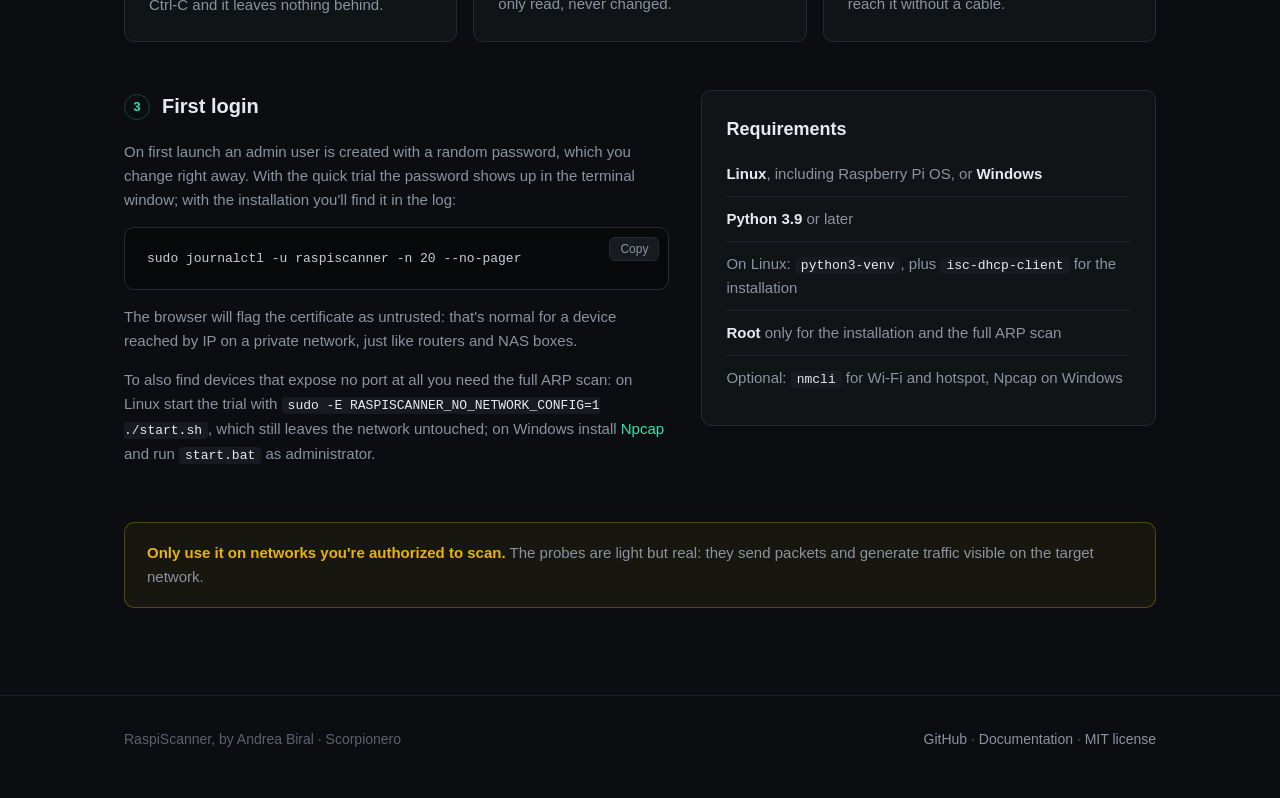
==== commit 7d5611f2: "Versione 1.3.1 sul sito Co-Authored-By: Claude Sonnet 5.5 <noreply@anthropic.com>" ====
--- a/en/index.html
+++ b/en/index.html
@@ -31,7 +31,7 @@
   "description": "Open-source network scanner for Raspberry Pi: finds IP cameras, NVRs and network gear and reports what is exposed. Works offline, no telemetry.",
   "applicationCategory": "SecurityApplication",
   "operatingSystem": "Linux, Raspberry Pi OS, Windows",
-  "softwareVersion": "1.3.0",
+  "softwareVersion": "1.3.1",
   "license": "https://opensource.org/licenses/MIT",
   "isAccessibleForFree": true,
   "offers": {
@@ -287,7 +287,7 @@
 <main>
   <section class="hero">
     <div class="wrap">
-      <span class="eyebrow"><span class="dot"></span>v1.3.0 · open source · MIT license</span>
+      <span class="eyebrow"><span class="dot"></span>v1.3.1 · open source · MIT license</span>
       <h1>The network scanner for people who install video surveillance.</h1>
       <p class="lead">Plug a Raspberry Pi into the network. It configures itself, finds <strong>IP cameras, NVRs, DVRs and network gear</strong>, and hands you a report of what is exposed: open Telnet, reachable RTSP, admin panels without HTTPS.</p>
       <div class="ctas">
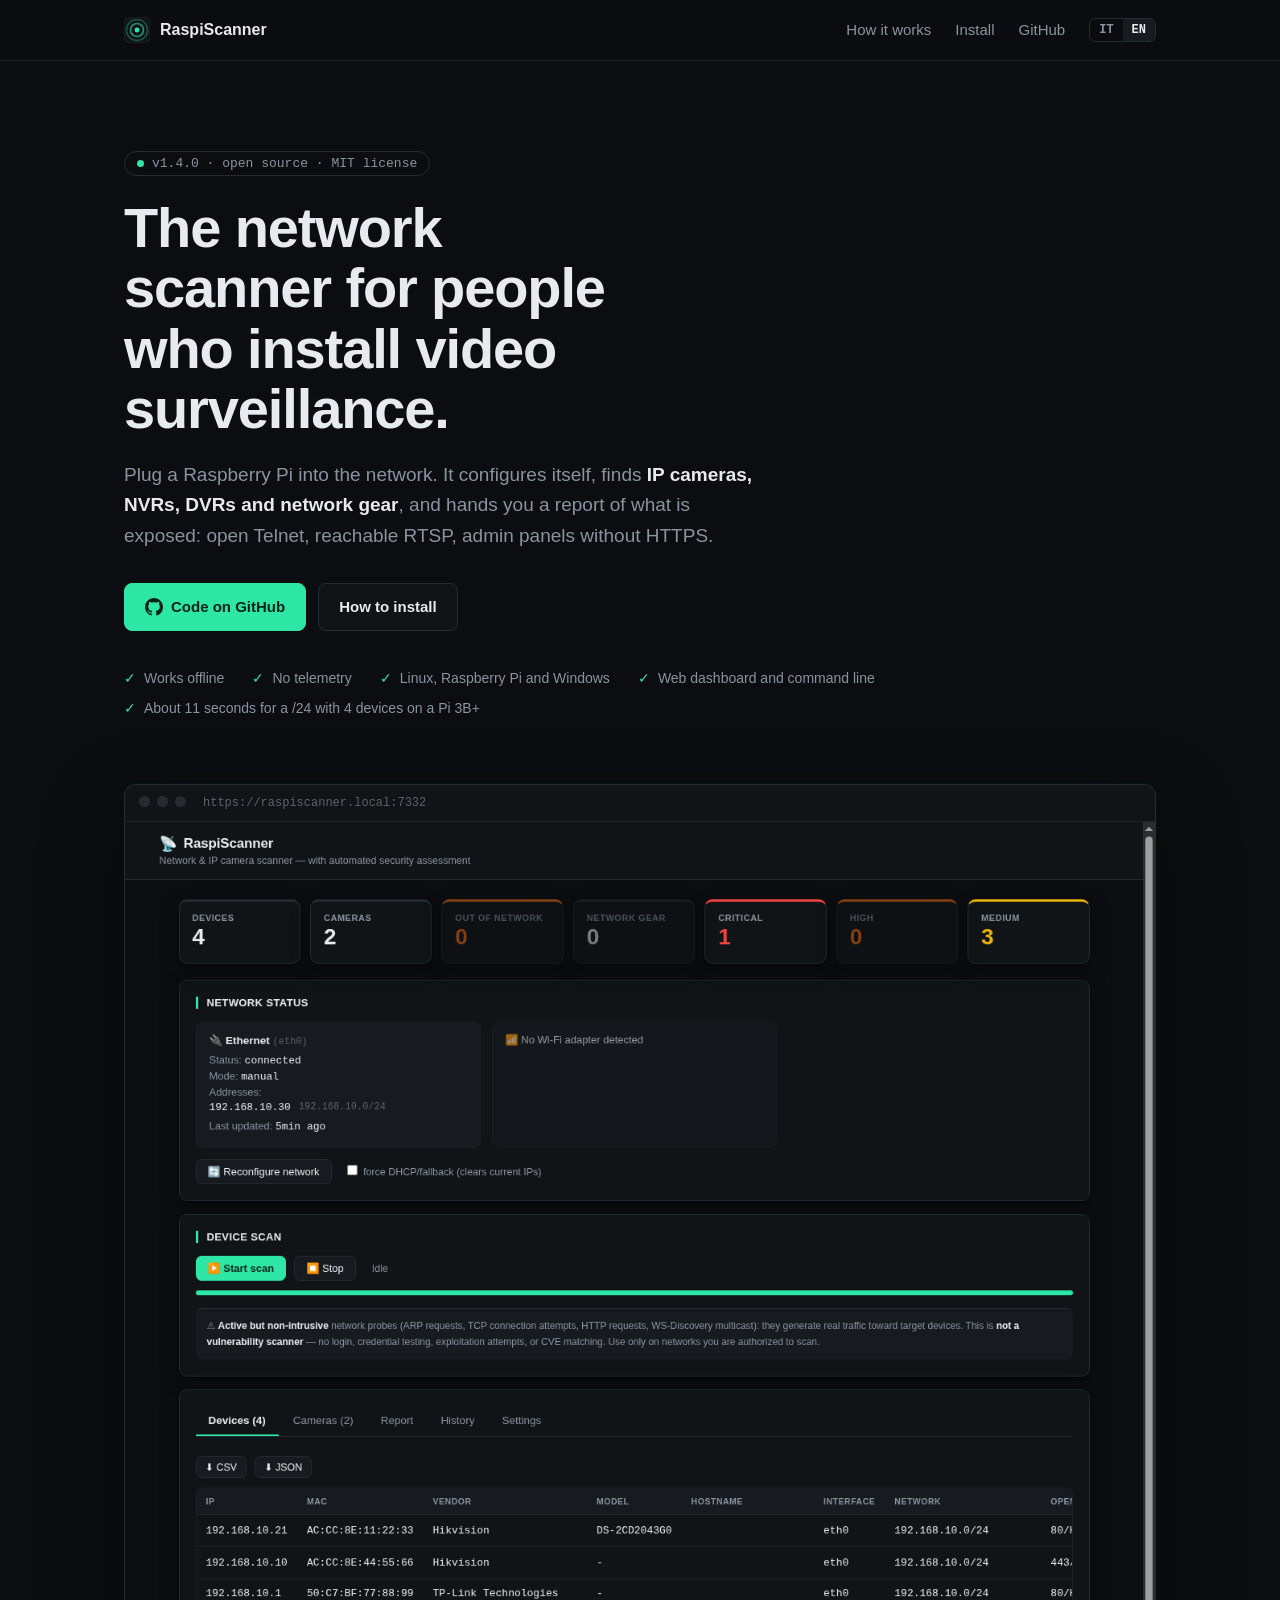
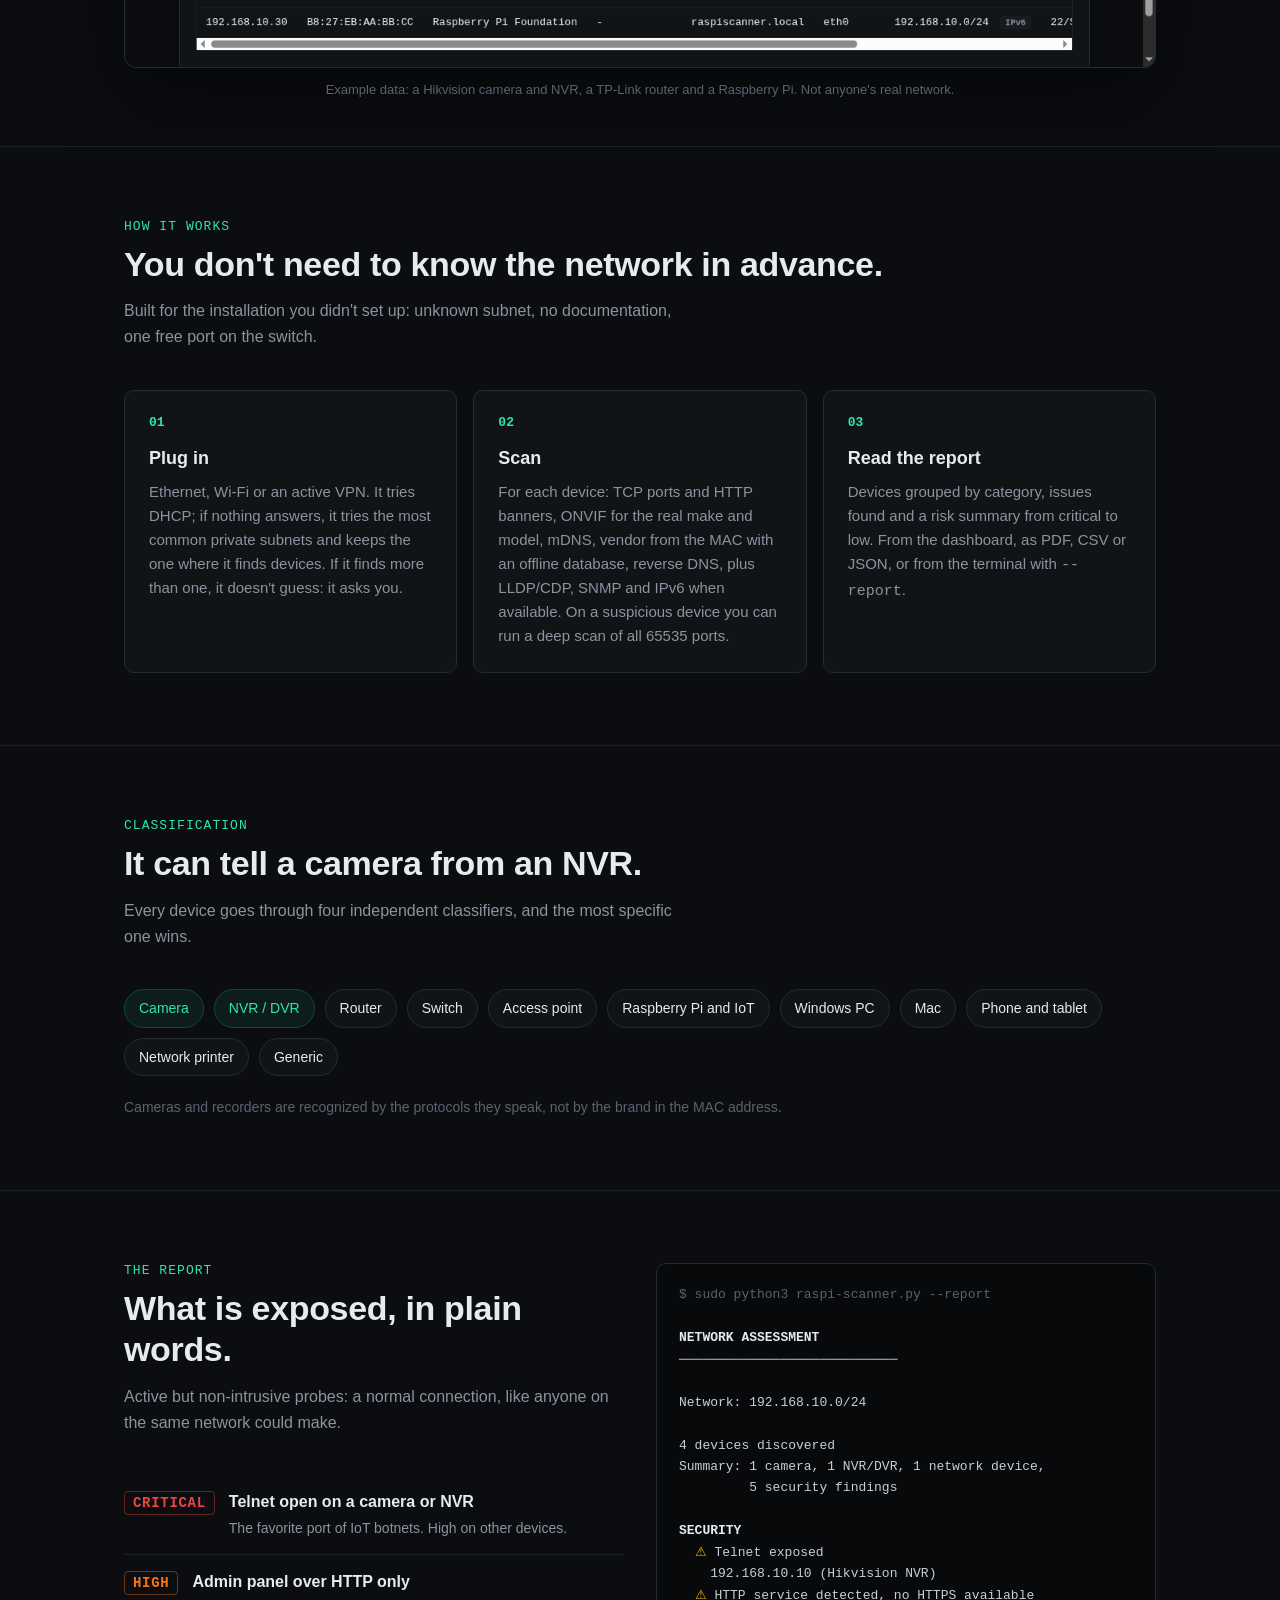
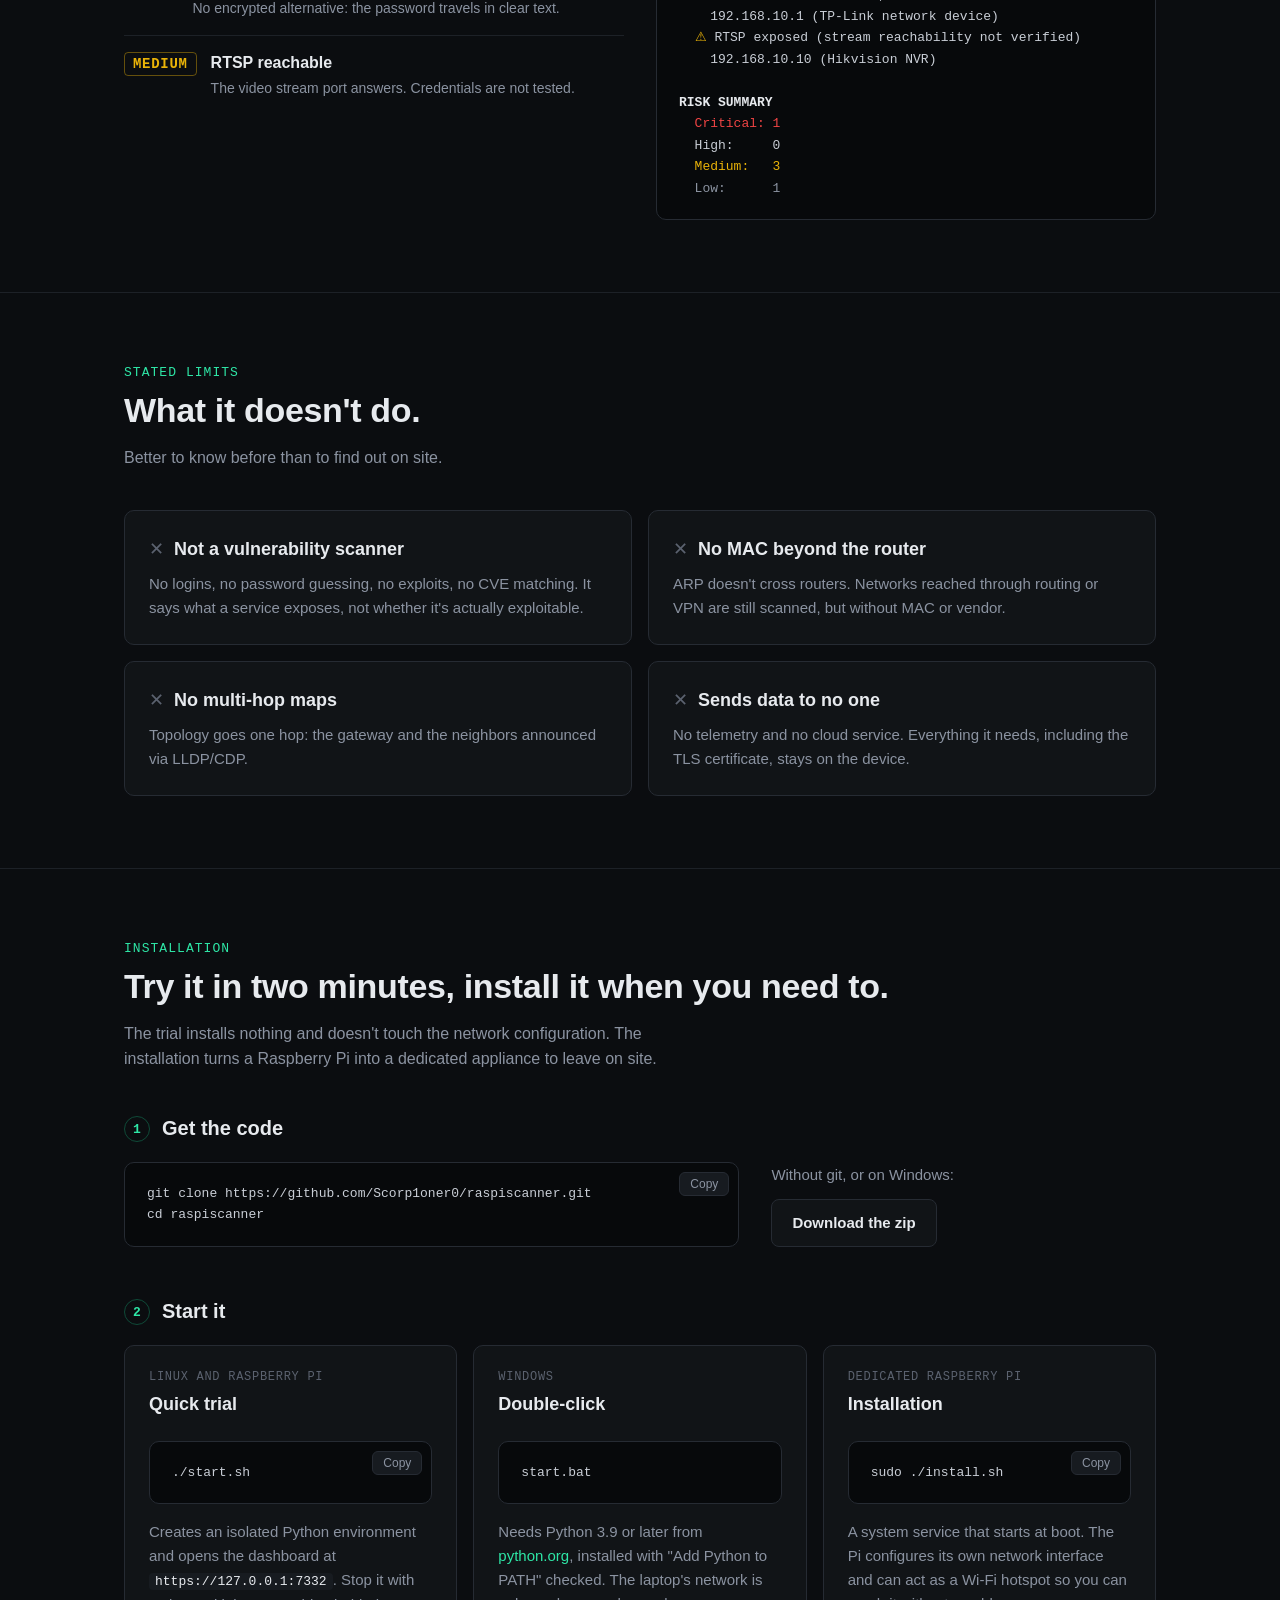
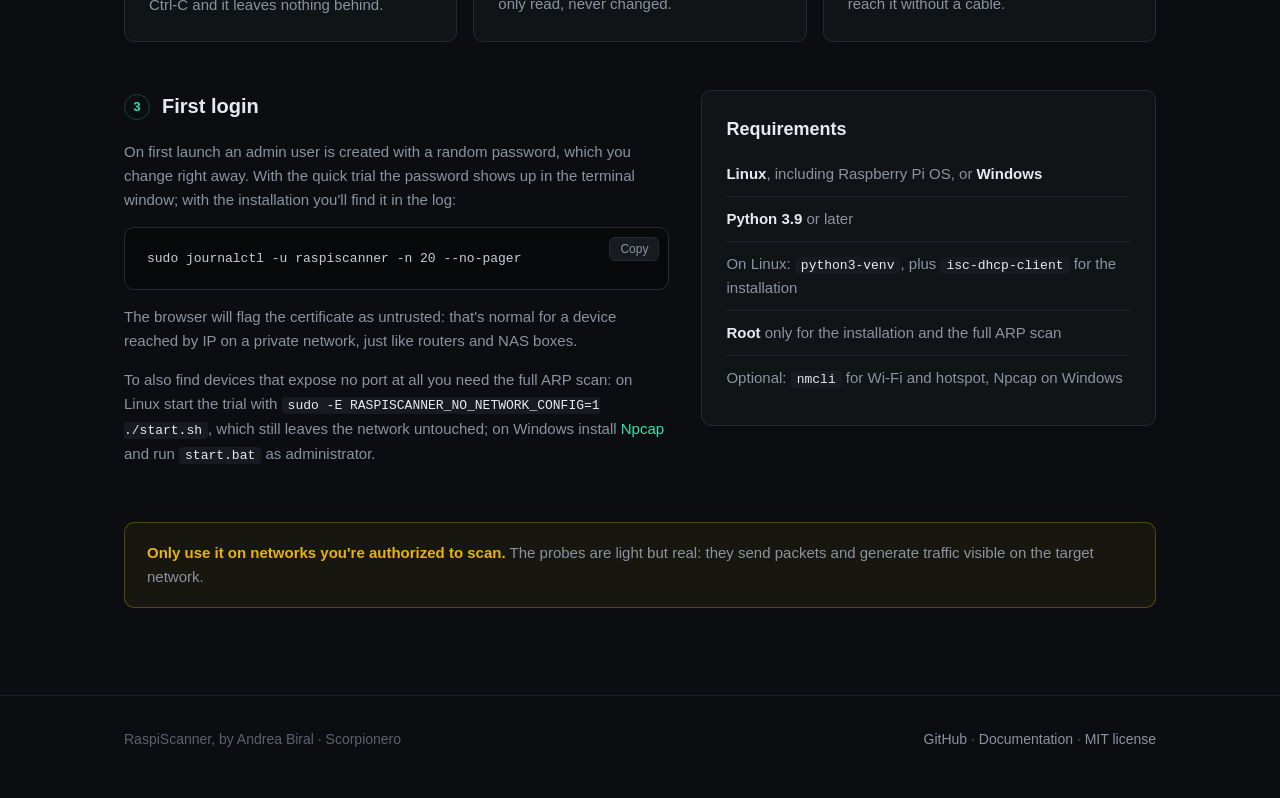
==== commit d3dc72c8: "Versione 1.4.0 sul sito Co-Authored-By: Claude Sonnet 5.5 <noreply@anthropic.com>" ====
--- a/en/index.html
+++ b/en/index.html
@@ -31,7 +31,7 @@
   "description": "Open-source network scanner for Raspberry Pi: finds IP cameras, NVRs and network gear and reports what is exposed. Works offline, no telemetry.",
   "applicationCategory": "SecurityApplication",
   "operatingSystem": "Linux, Raspberry Pi OS, Windows",
-  "softwareVersion": "1.3.1",
+  "softwareVersion": "1.4.0",
   "license": "https://opensource.org/licenses/MIT",
   "isAccessibleForFree": true,
   "offers": {
@@ -287,7 +287,7 @@
 <main>
   <section class="hero">
     <div class="wrap">
-      <span class="eyebrow"><span class="dot"></span>v1.3.1 · open source · MIT license</span>
+      <span class="eyebrow"><span class="dot"></span>v1.4.0 · open source · MIT license</span>
       <h1>The network scanner for people who install video surveillance.</h1>
       <p class="lead">Plug a Raspberry Pi into the network. It configures itself, finds <strong>IP cameras, NVRs, DVRs and network gear</strong>, and hands you a report of what is exposed: open Telnet, reachable RTSP, admin panels without HTTPS.</p>
       <div class="ctas">
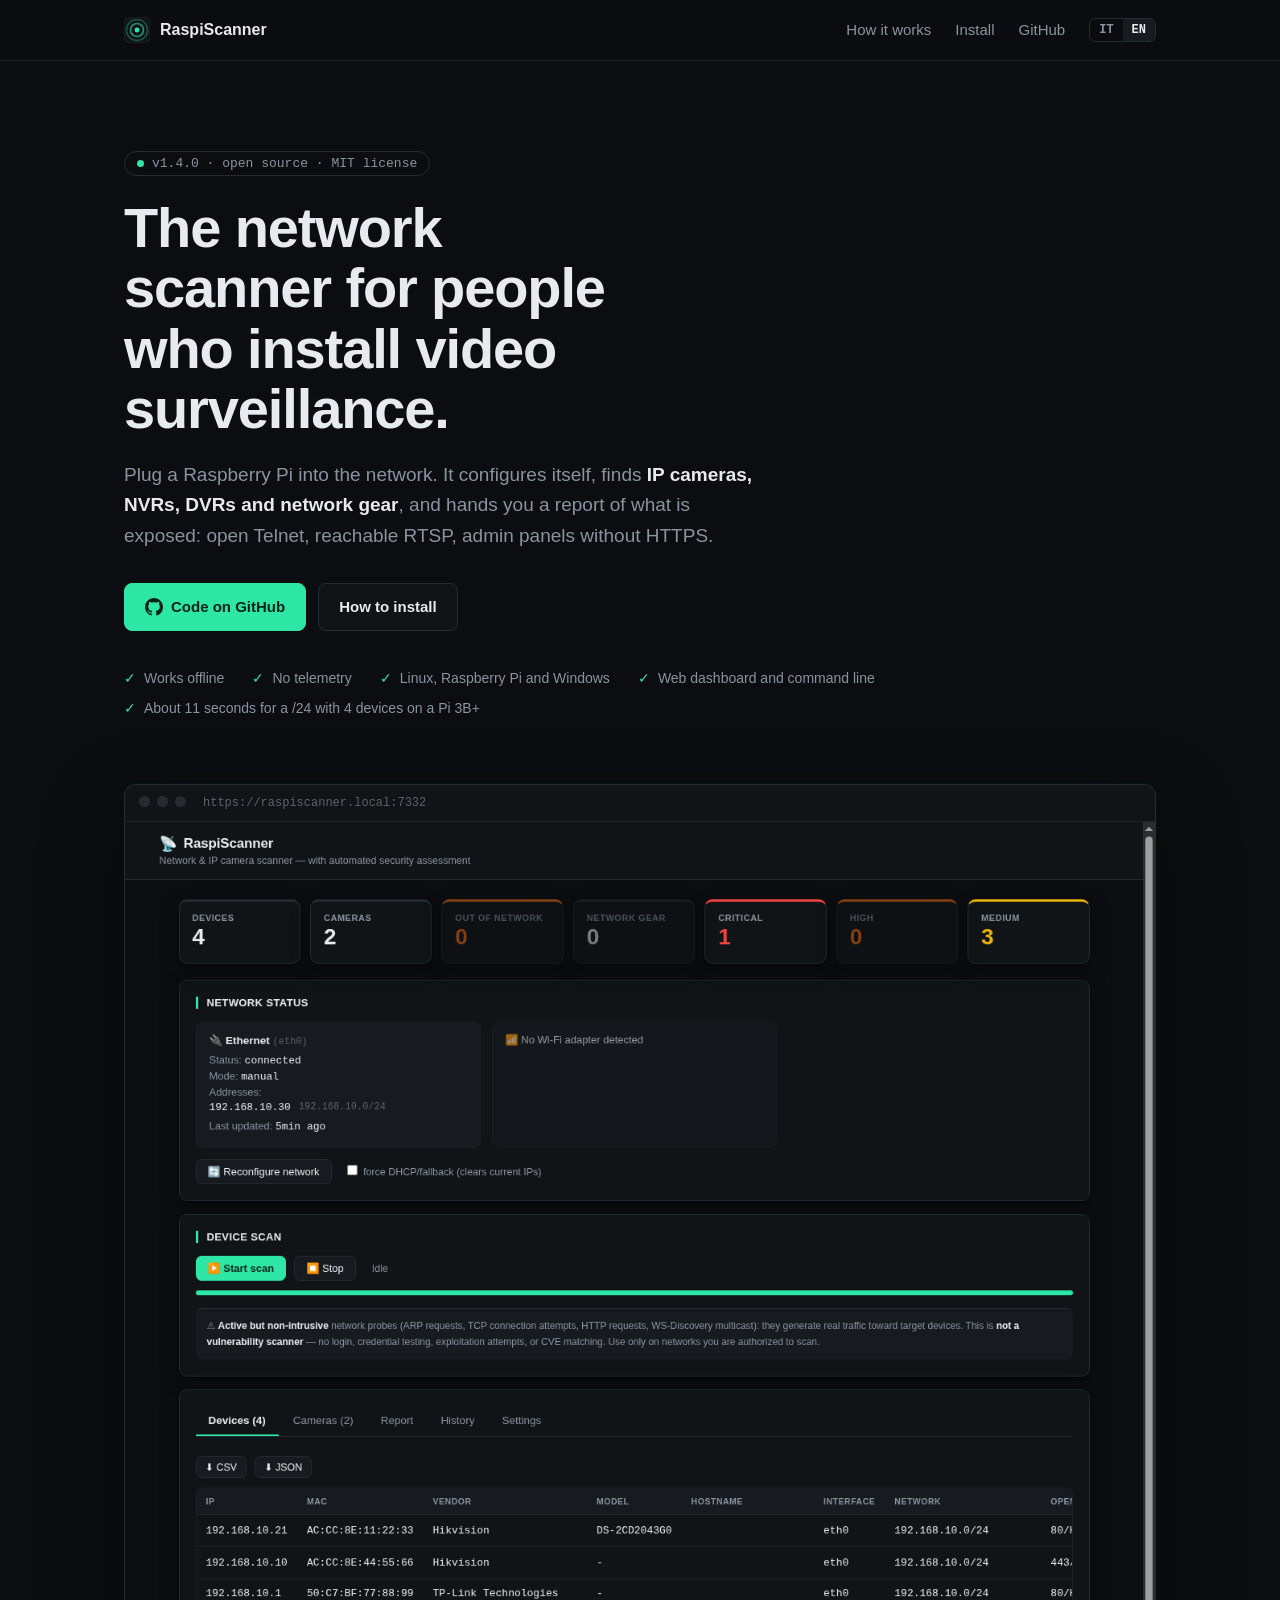
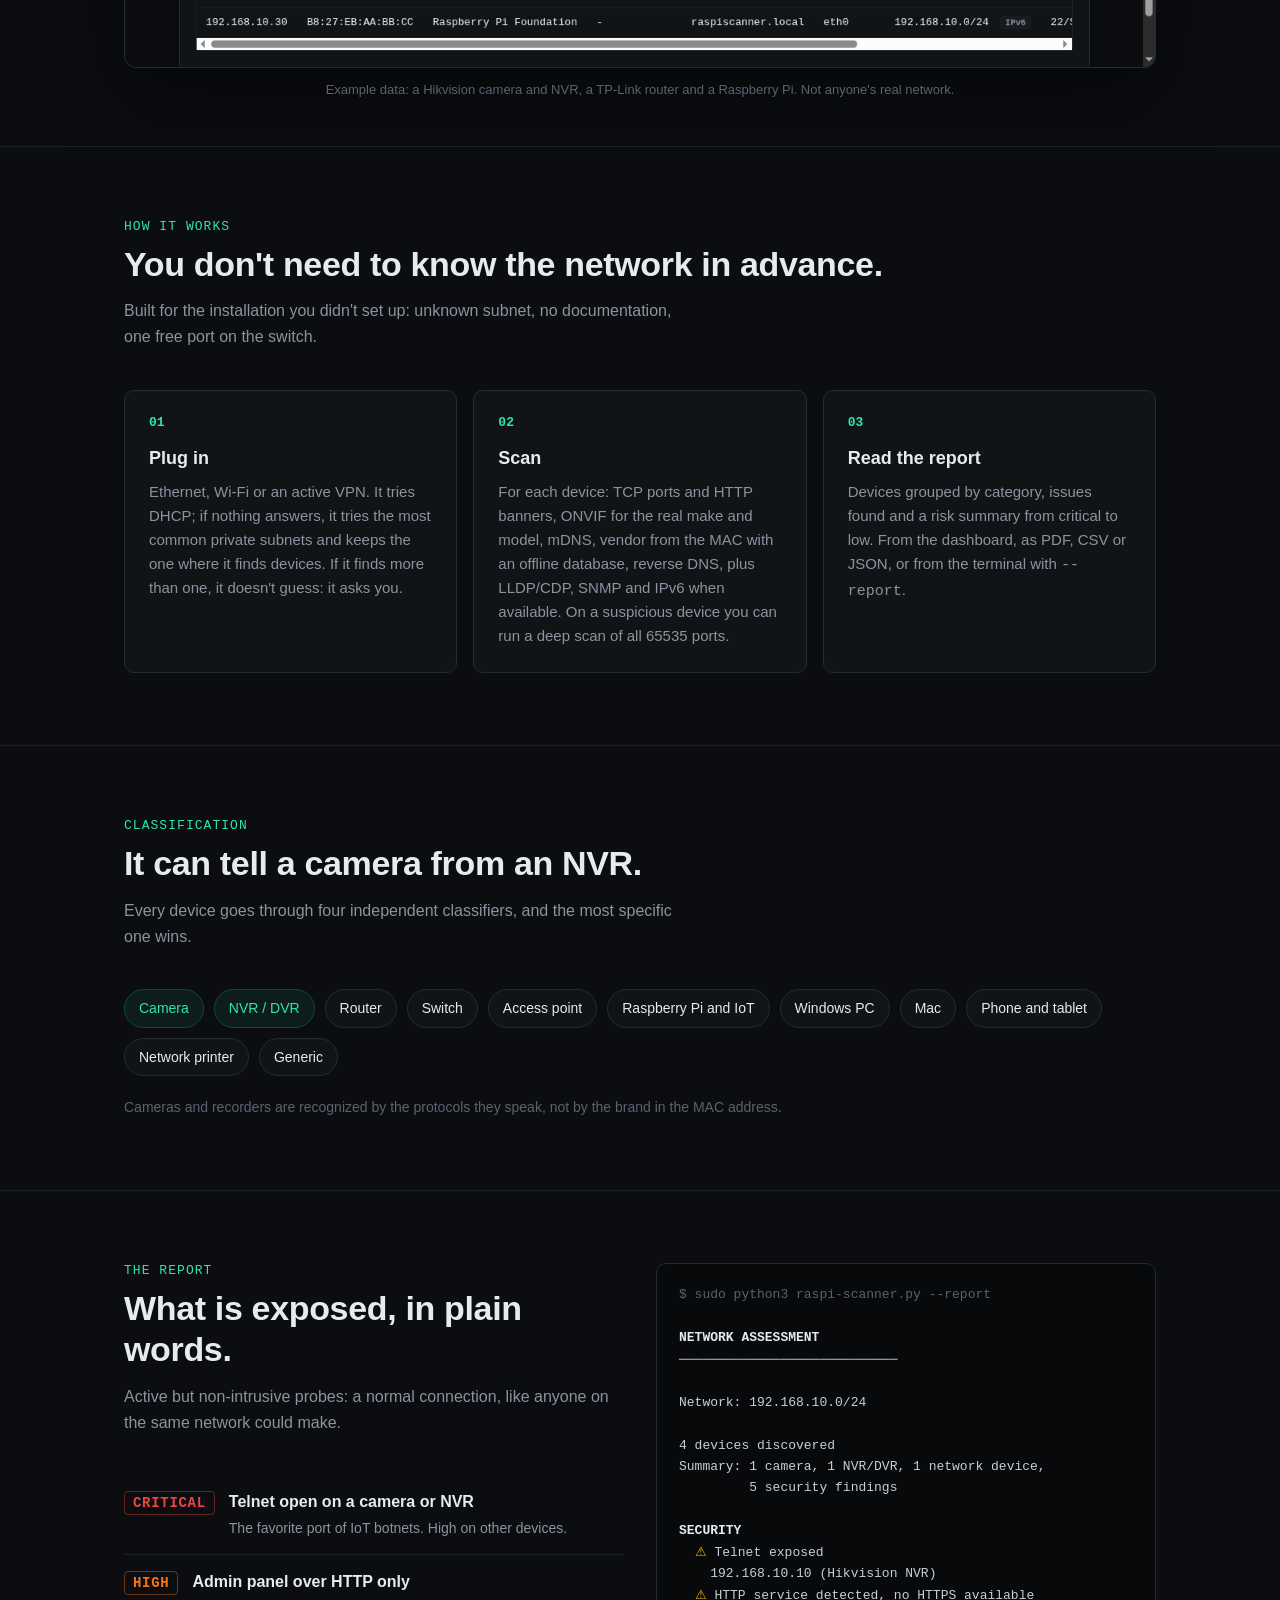
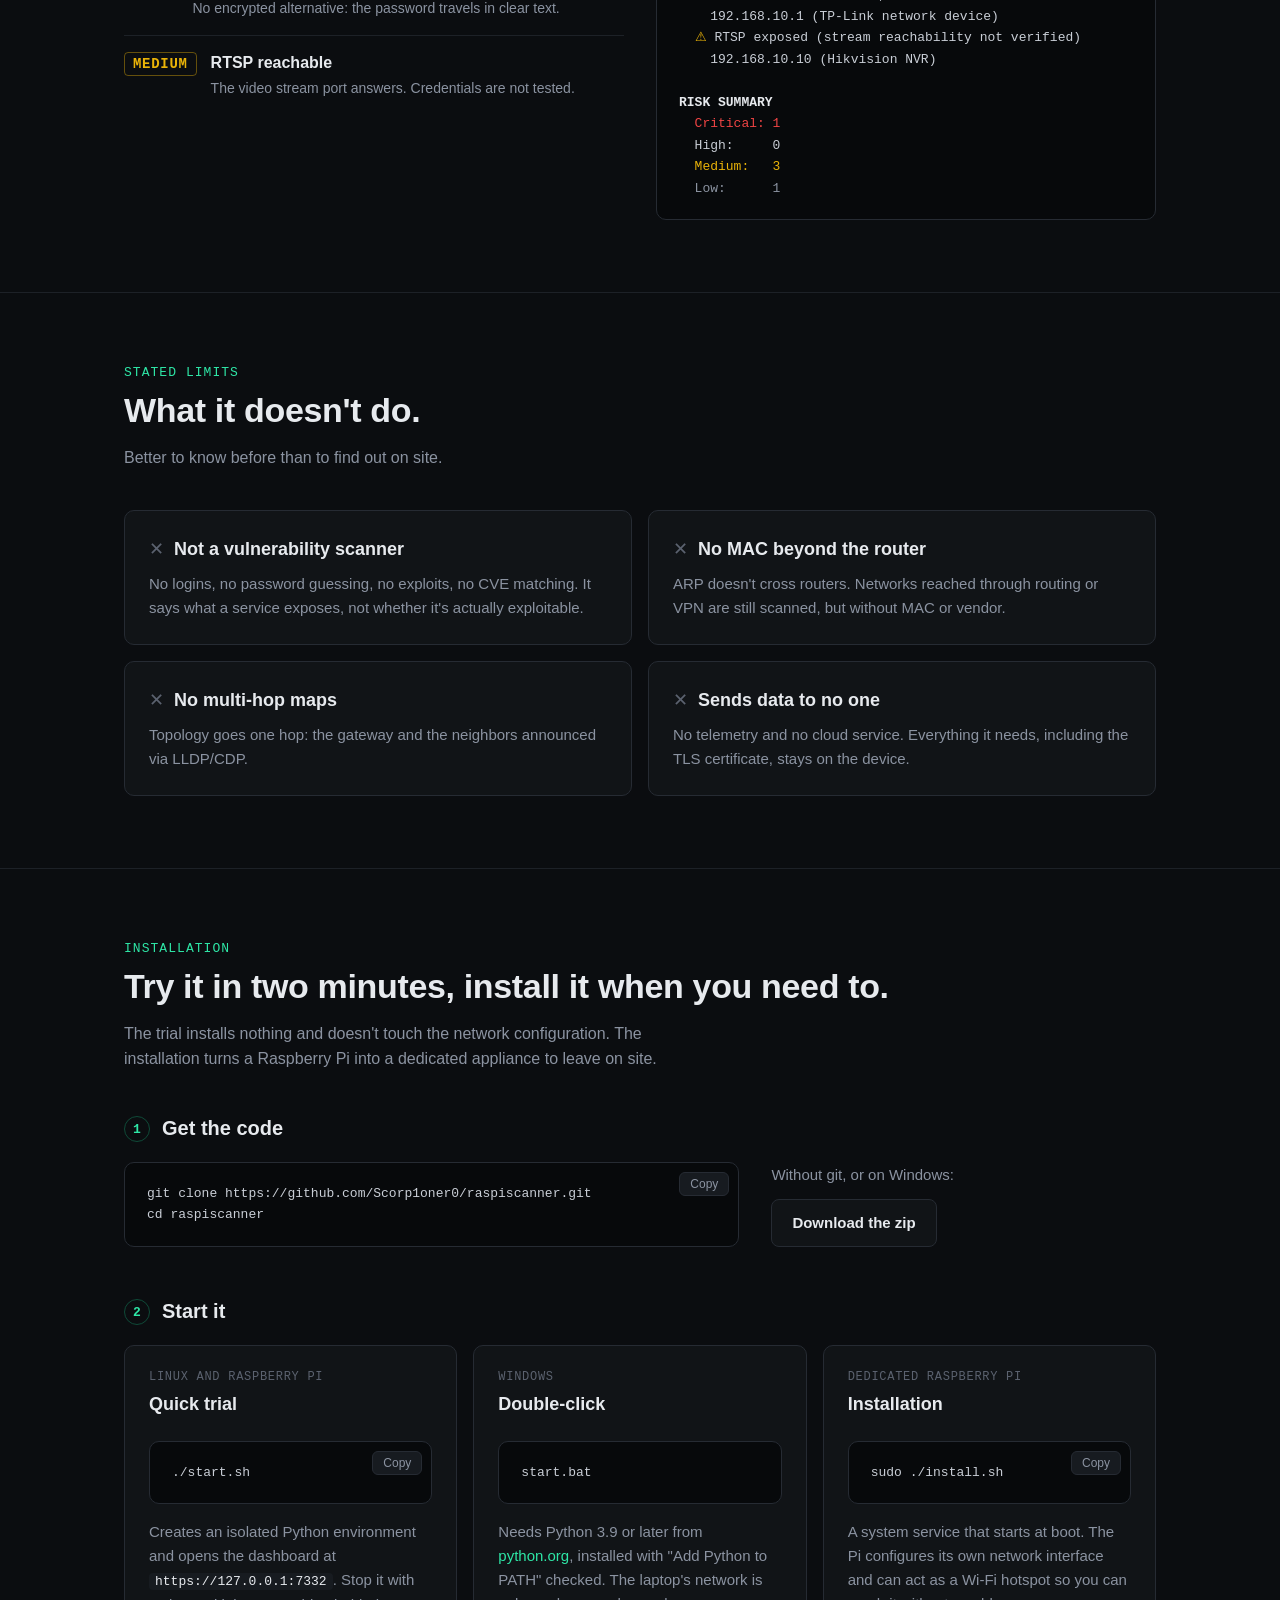
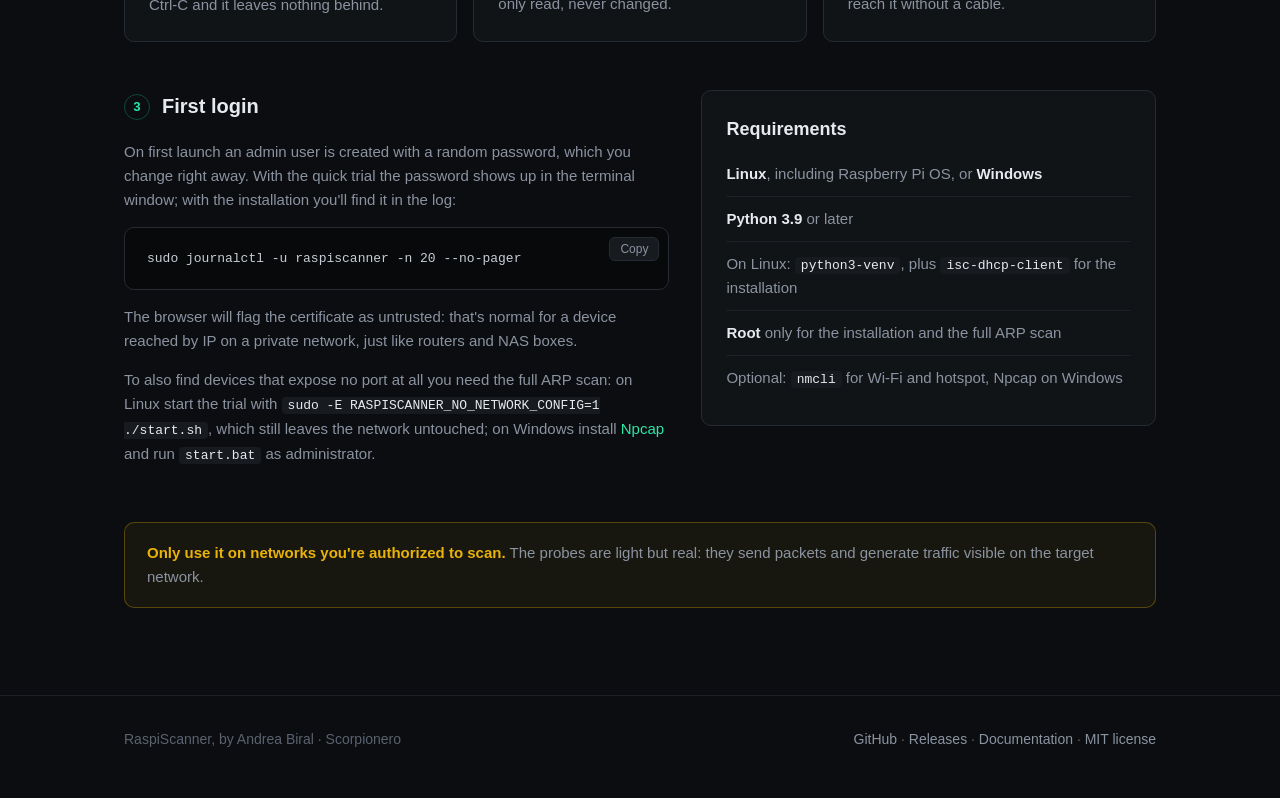
==== commit 436f6dca: "Link alle versioni (Releases) nel footer del sito Dal sito non si arrivava alle pagine delle release" ====
--- a/en/index.html
+++ b/en/index.html
@@ -497,7 +497,7 @@
 <footer>
   <div class="wrap">
     <span>RaspiScanner, by Andrea Biral · Scorpionero</span>
-    <span><a href="https://github.com/Scorp1oner0/raspiscanner">GitHub</a> · <a href="https://github.com/Scorp1oner0/raspiscanner#readme">Documentation</a> · <a href="https://github.com/Scorp1oner0/raspiscanner/blob/main/LICENSE">MIT license</a></span>
+    <span><a href="https://github.com/Scorp1oner0/raspiscanner">GitHub</a> · <a href="https://github.com/Scorp1oner0/raspiscanner/releases">Releases</a> · <a href="https://github.com/Scorp1oner0/raspiscanner#readme">Documentation</a> · <a href="https://github.com/Scorp1oner0/raspiscanner/blob/main/LICENSE">MIT license</a></span>
   </div>
 </footer>
 
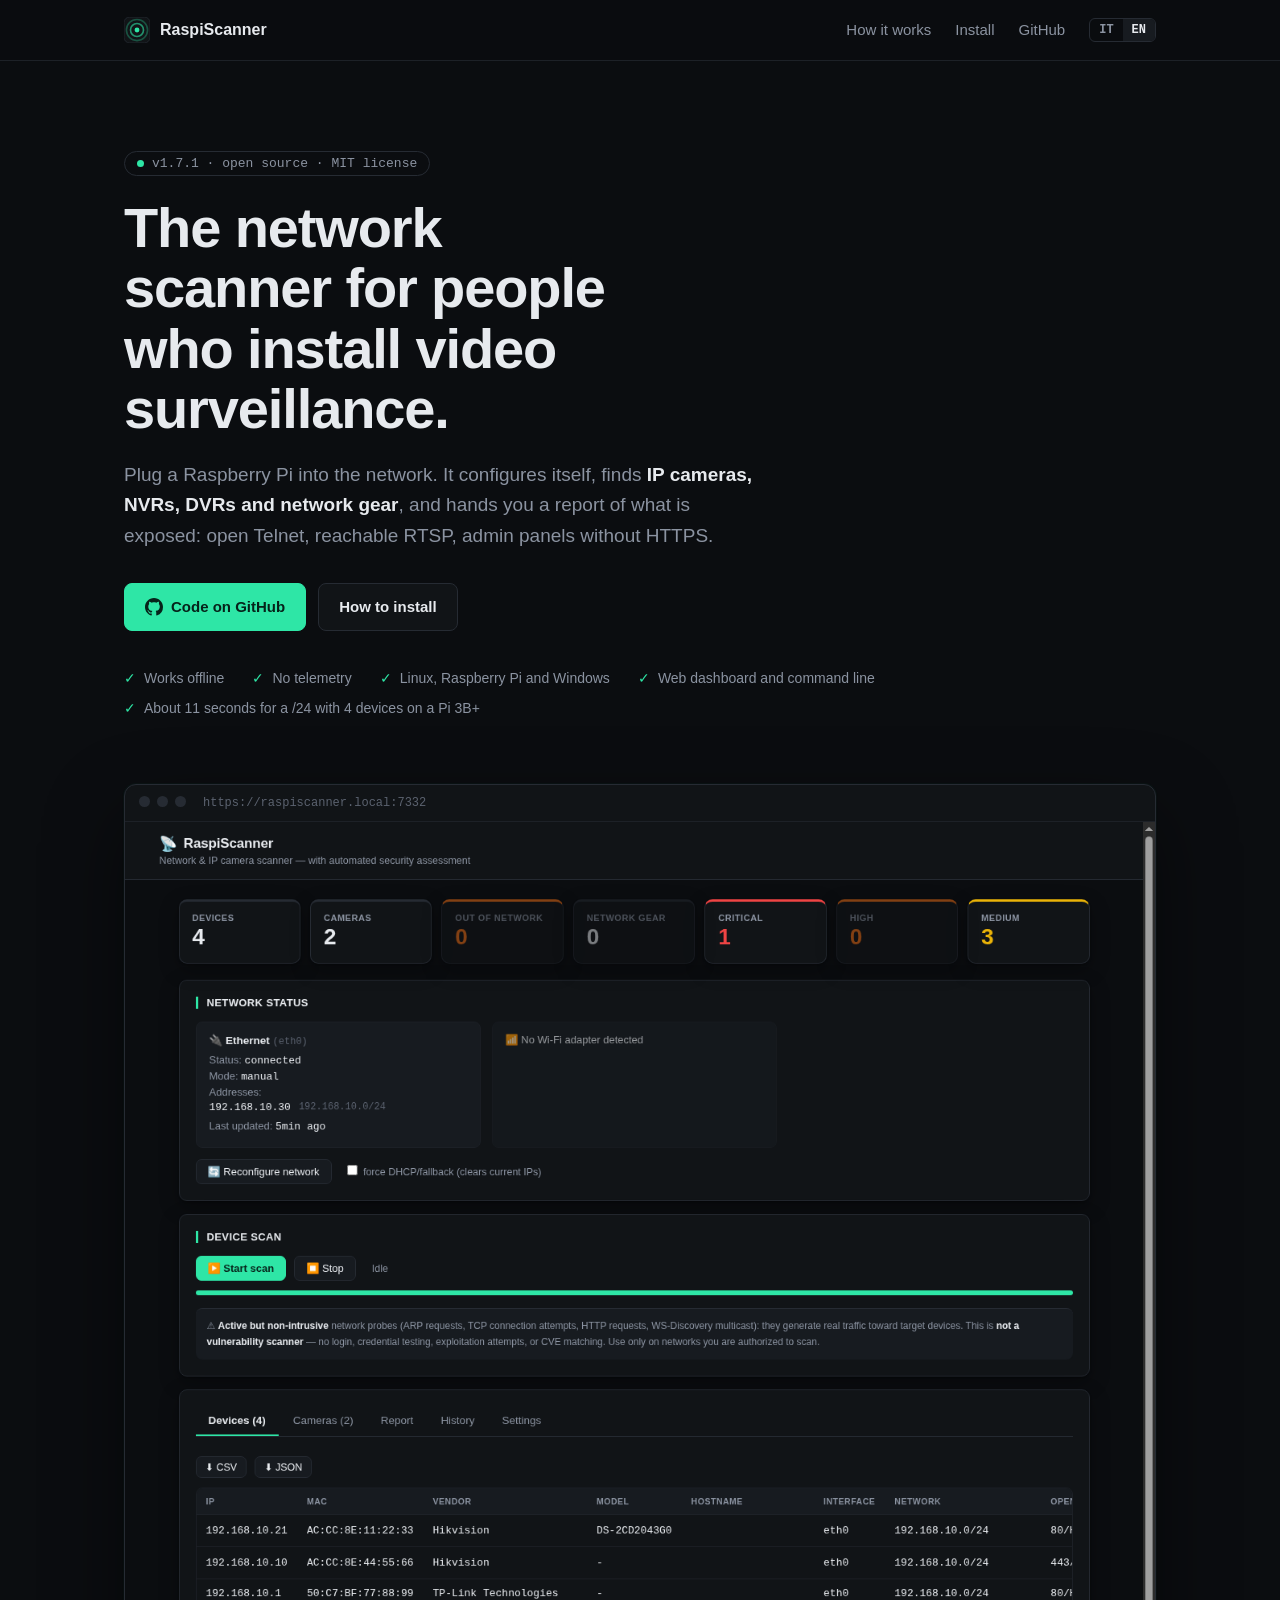
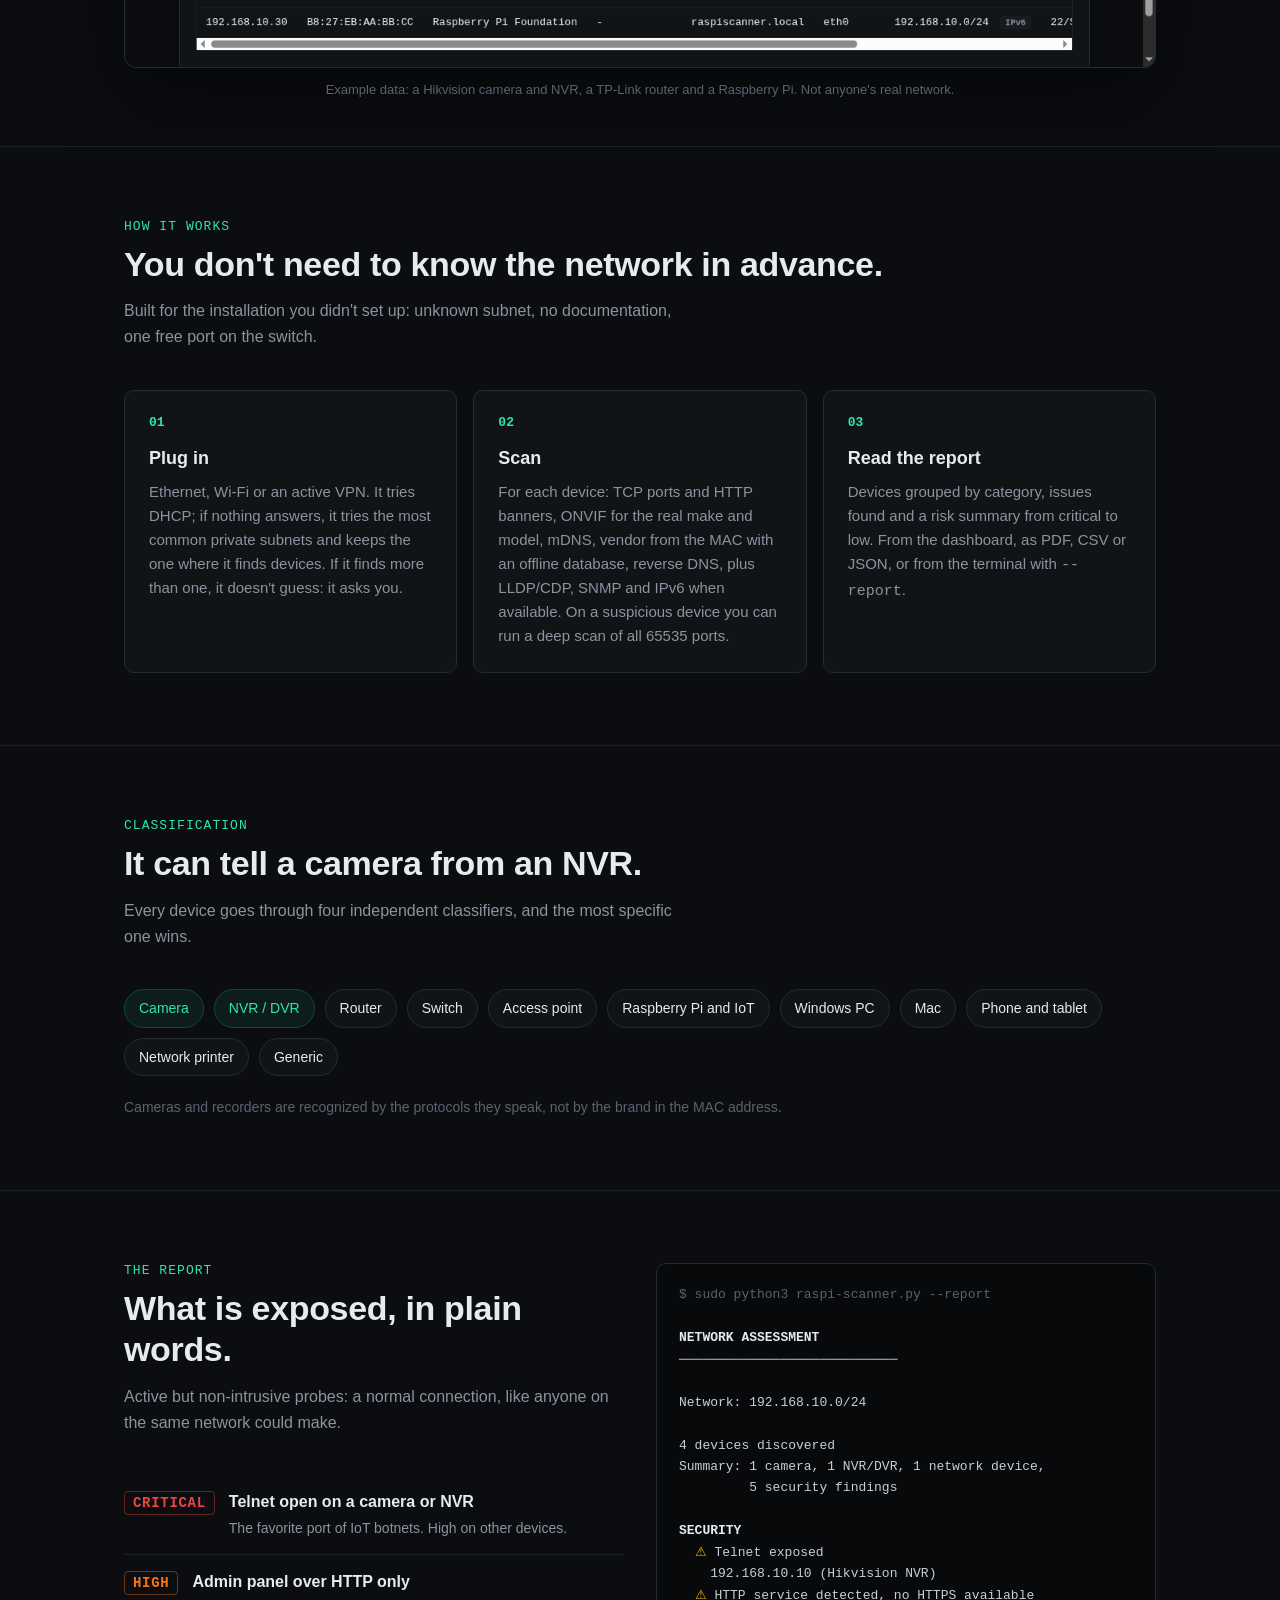
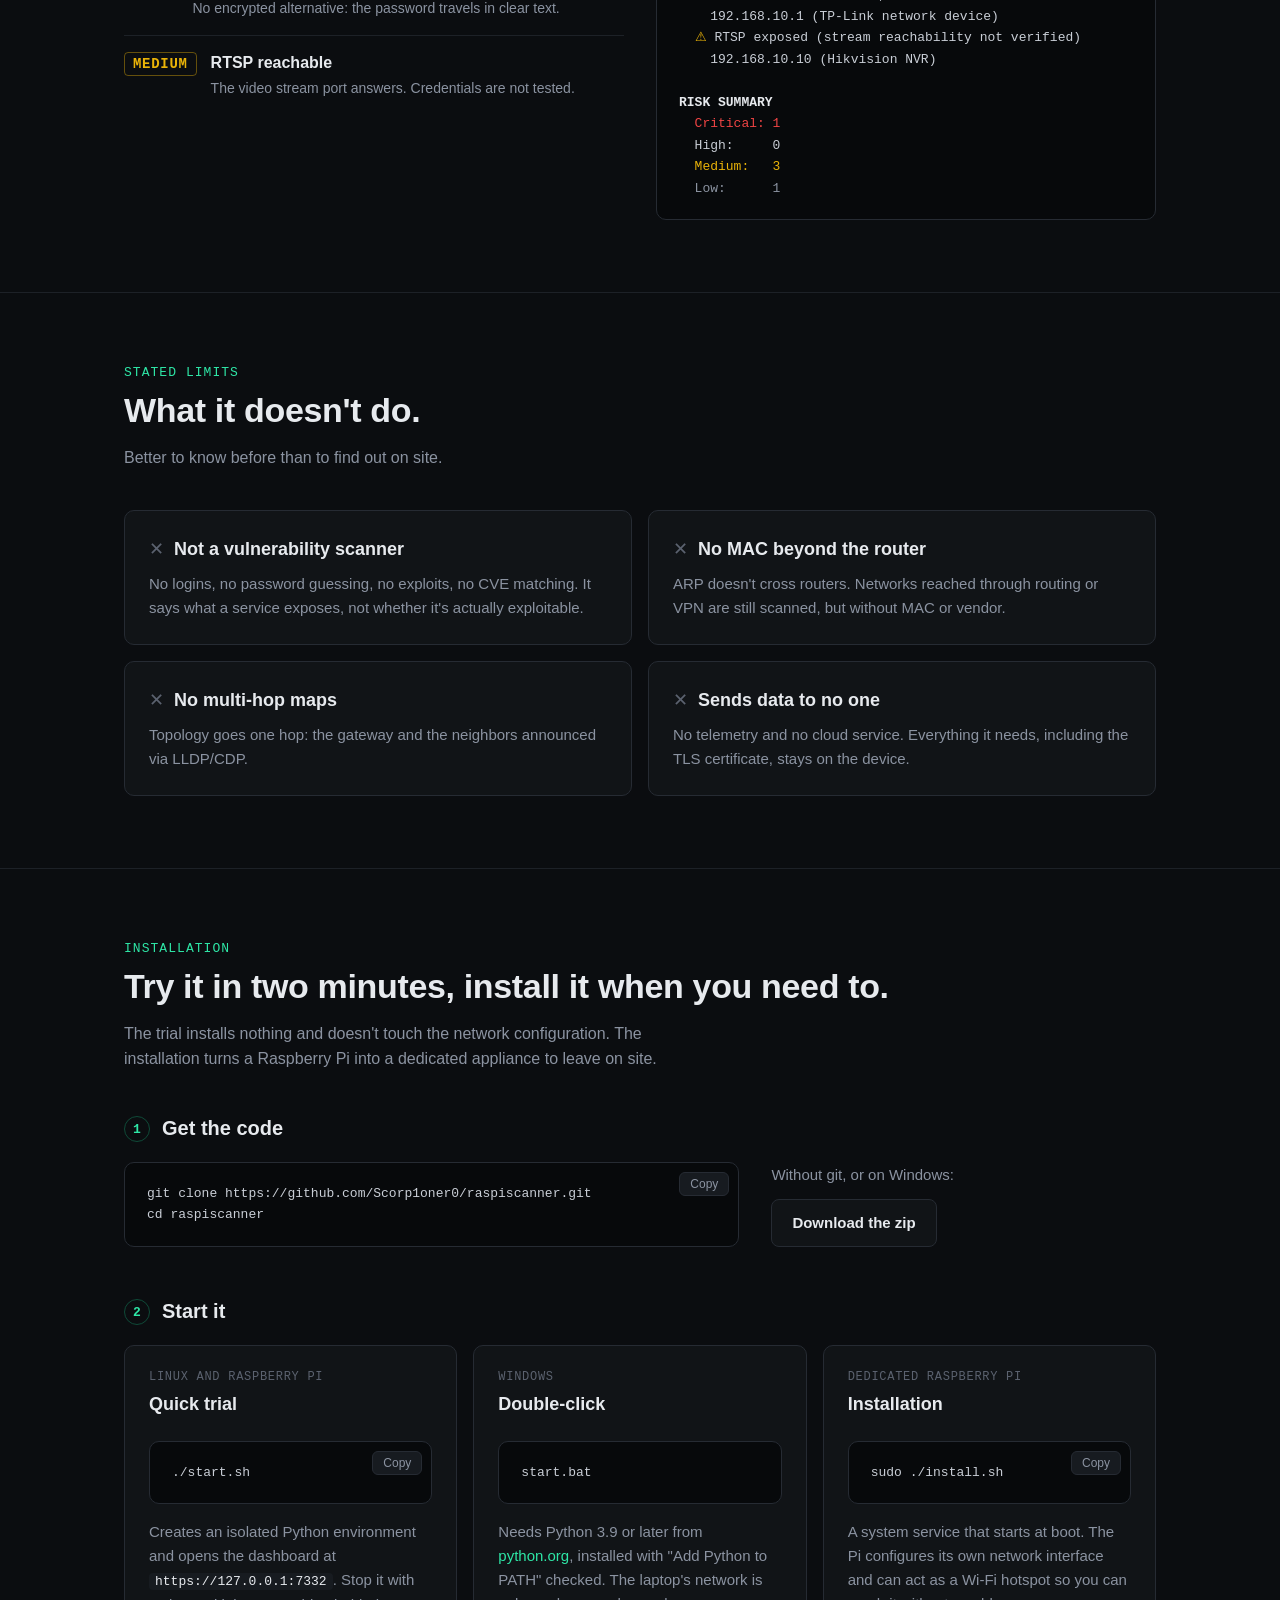
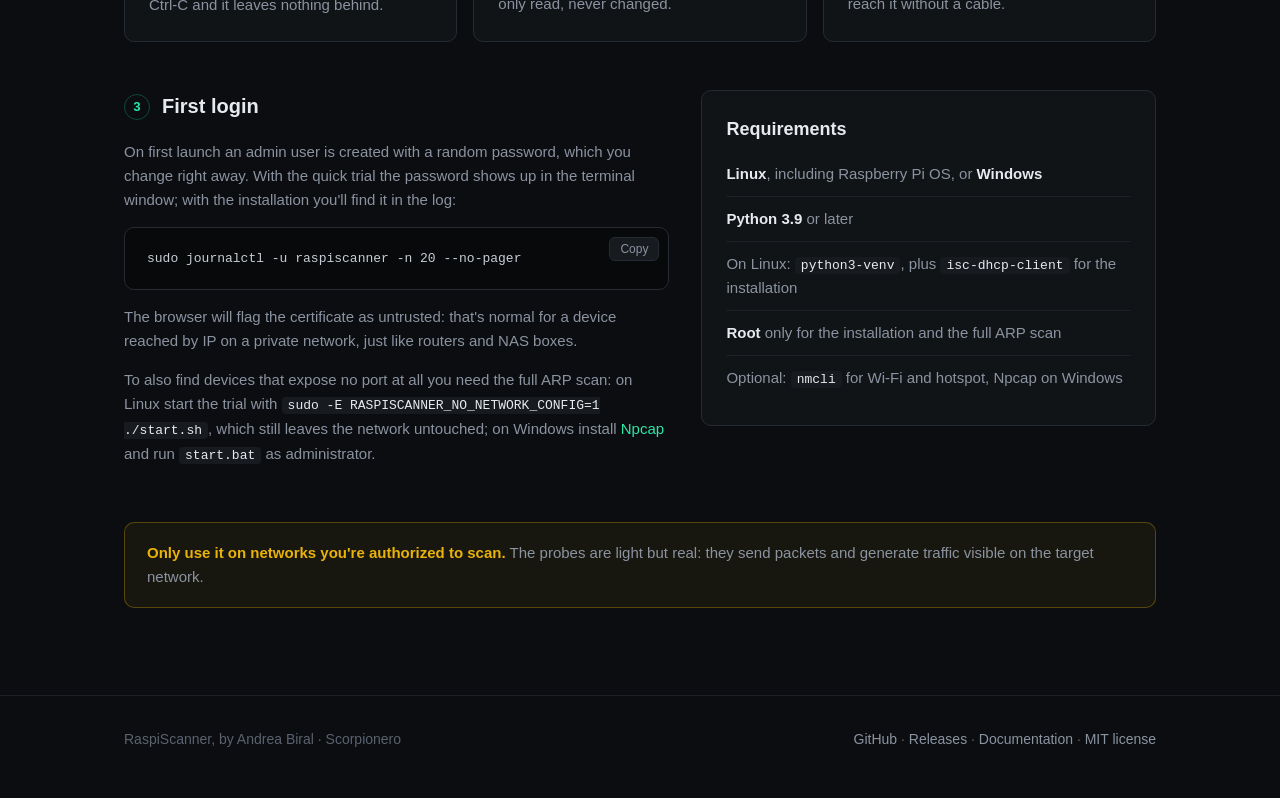
==== commit 32d30fb9: "Versione 1.7.1 sul sito Co-Authored-By: Claude Sonnet 5.5 <noreply@anthropic.com>" ====
--- a/en/index.html
+++ b/en/index.html
@@ -31,7 +31,7 @@
   "description": "Open-source network scanner for Raspberry Pi: finds IP cameras, NVRs and network gear and reports what is exposed. Works offline, no telemetry.",
   "applicationCategory": "SecurityApplication",
   "operatingSystem": "Linux, Raspberry Pi OS, Windows",
-  "softwareVersion": "1.4.0",
+  "softwareVersion": "1.7.1",
   "license": "https://opensource.org/licenses/MIT",
   "isAccessibleForFree": true,
   "offers": {
@@ -287,7 +287,7 @@
 <main>
   <section class="hero">
     <div class="wrap">
-      <span class="eyebrow"><span class="dot"></span>v1.4.0 · open source · MIT license</span>
+      <span class="eyebrow"><span class="dot"></span>v1.7.1 · open source · MIT license</span>
       <h1>The network scanner for people who install video surveillance.</h1>
       <p class="lead">Plug a Raspberry Pi into the network. It configures itself, finds <strong>IP cameras, NVRs, DVRs and network gear</strong>, and hands you a report of what is exposed: open Telnet, reachable RTSP, admin panels without HTTPS.</p>
       <div class="ctas">
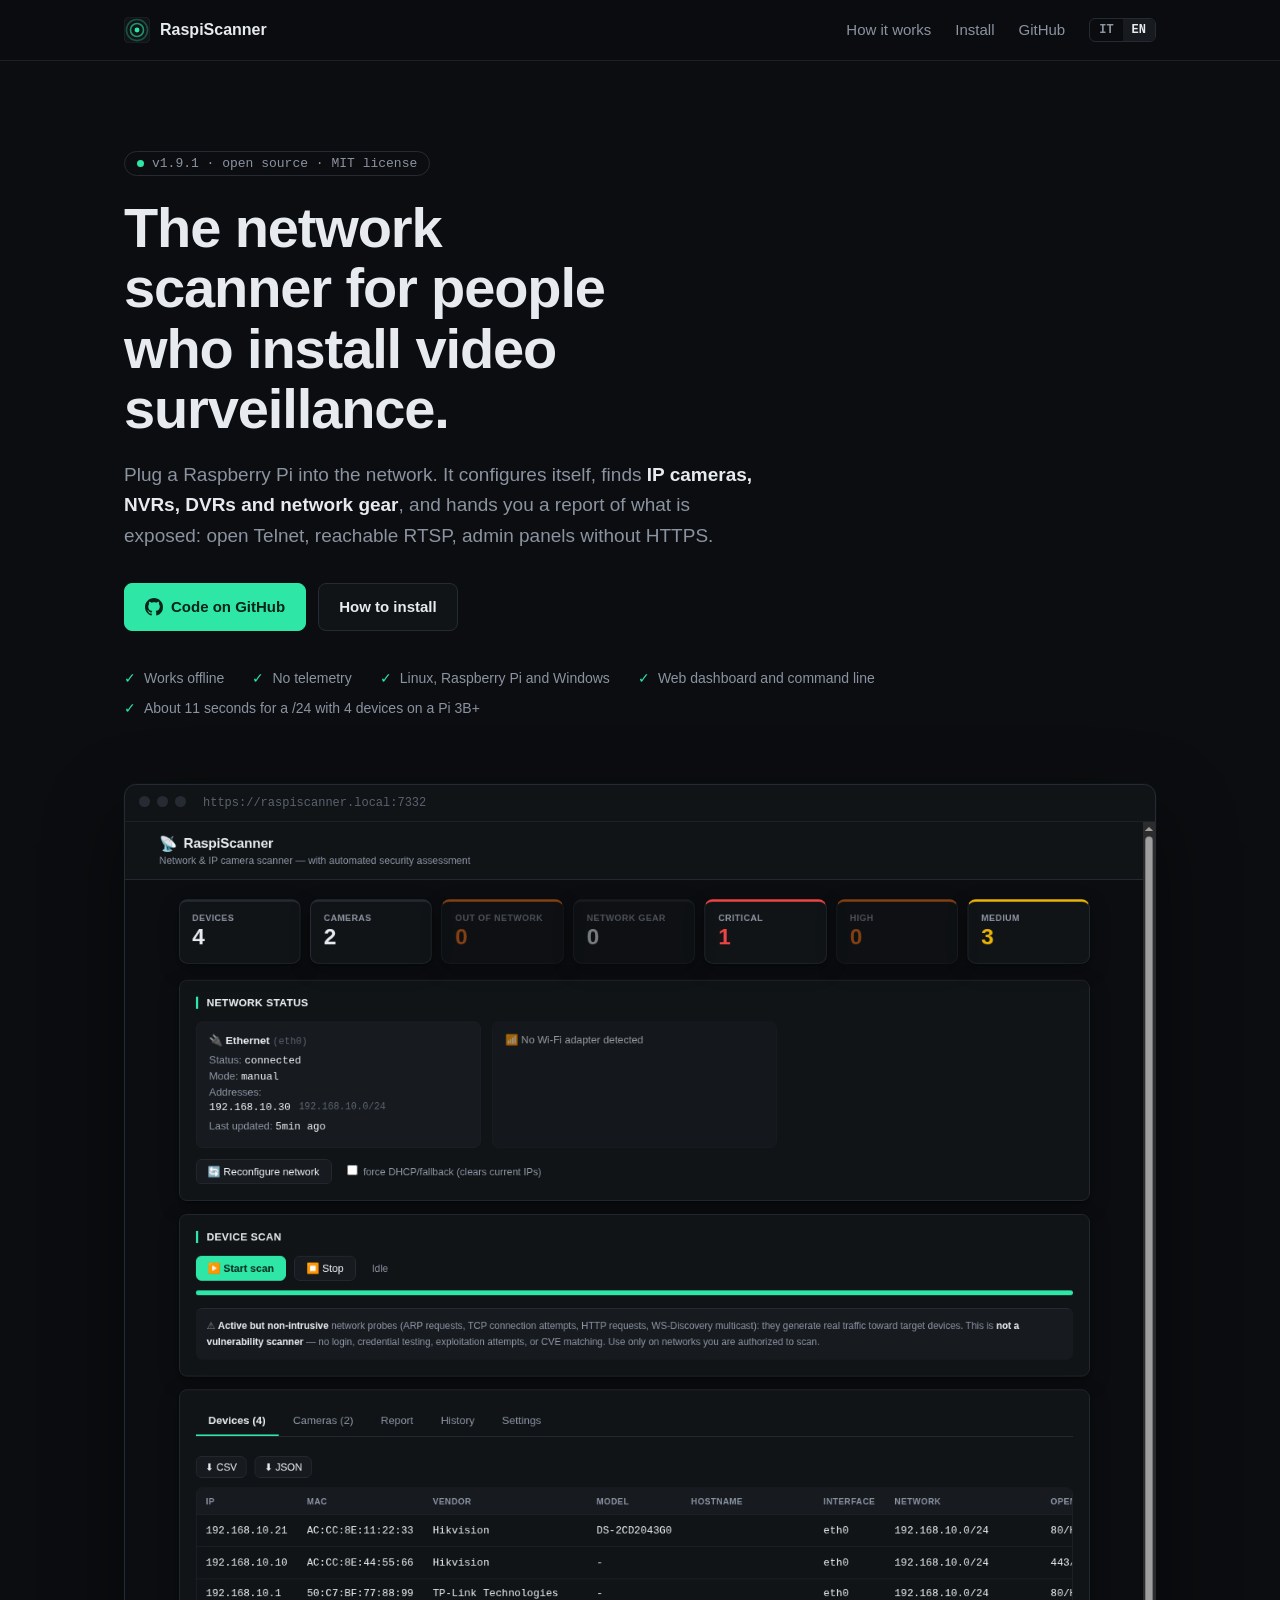
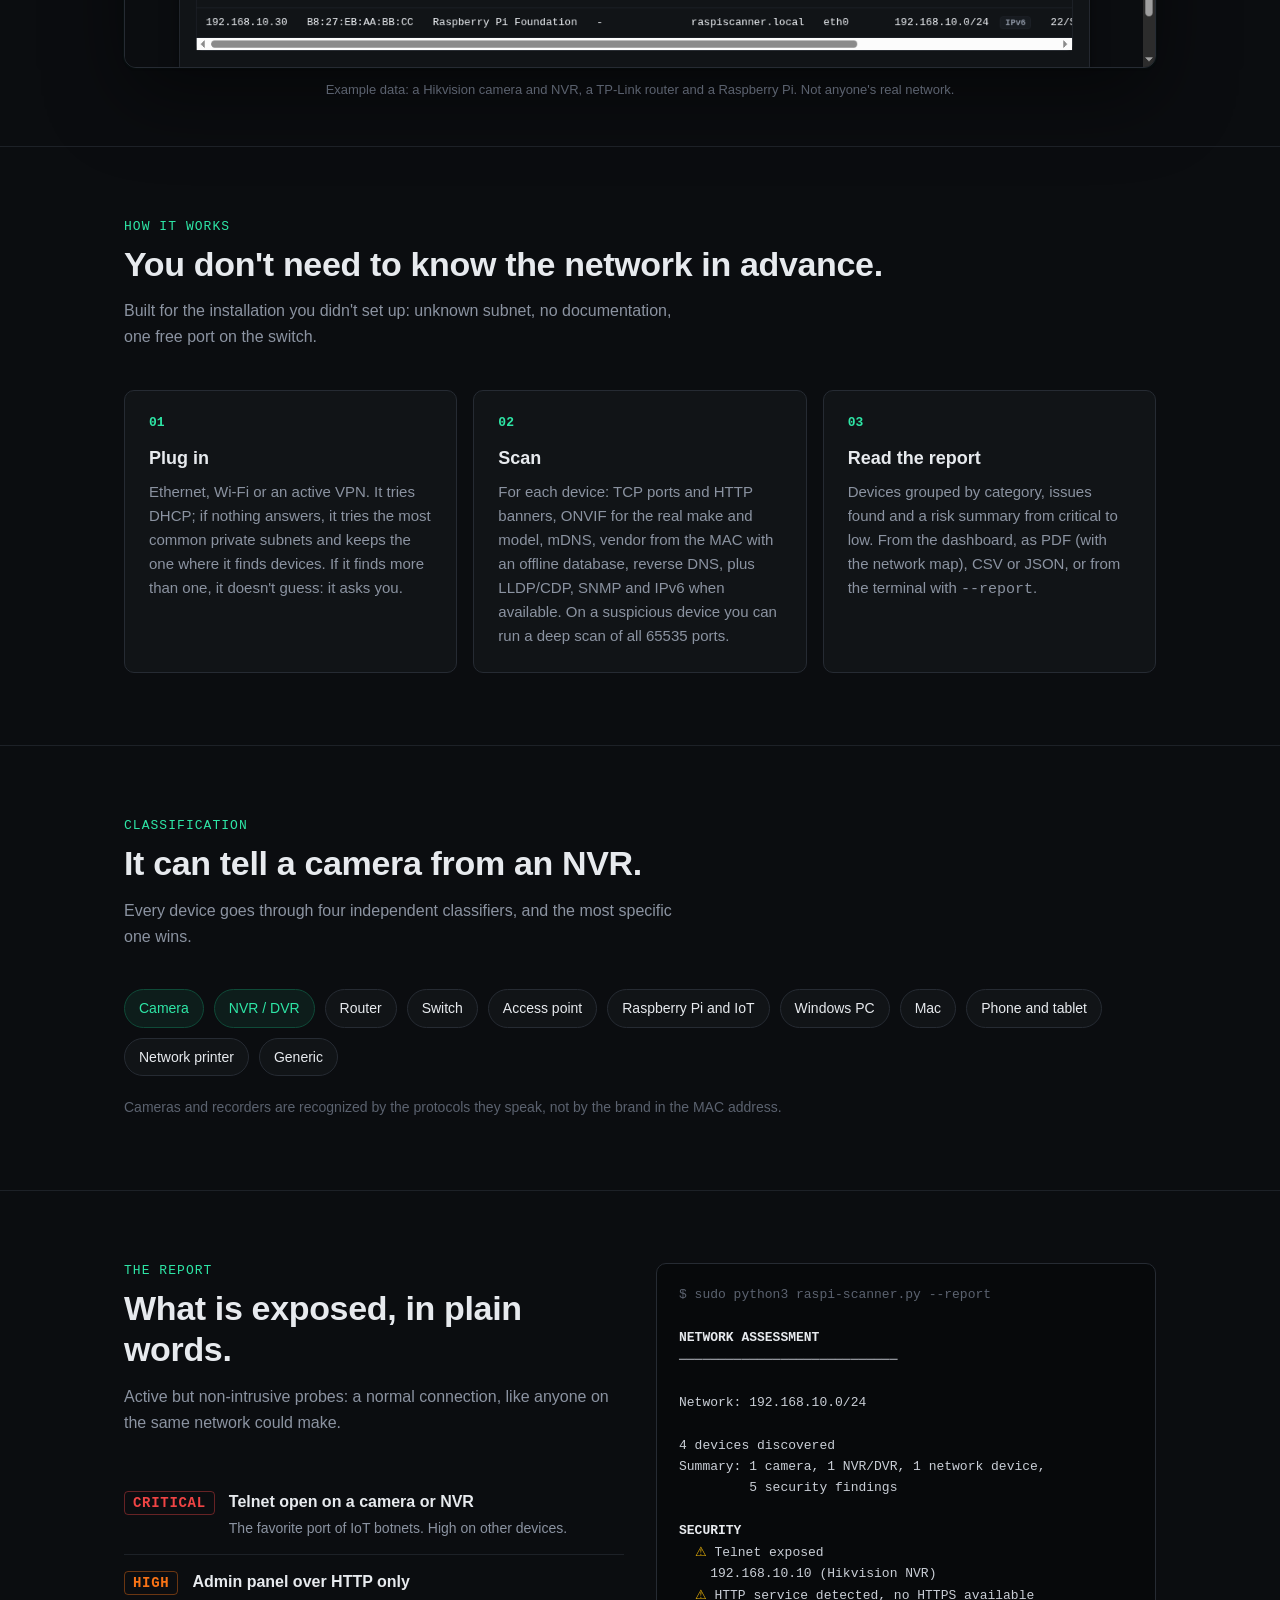
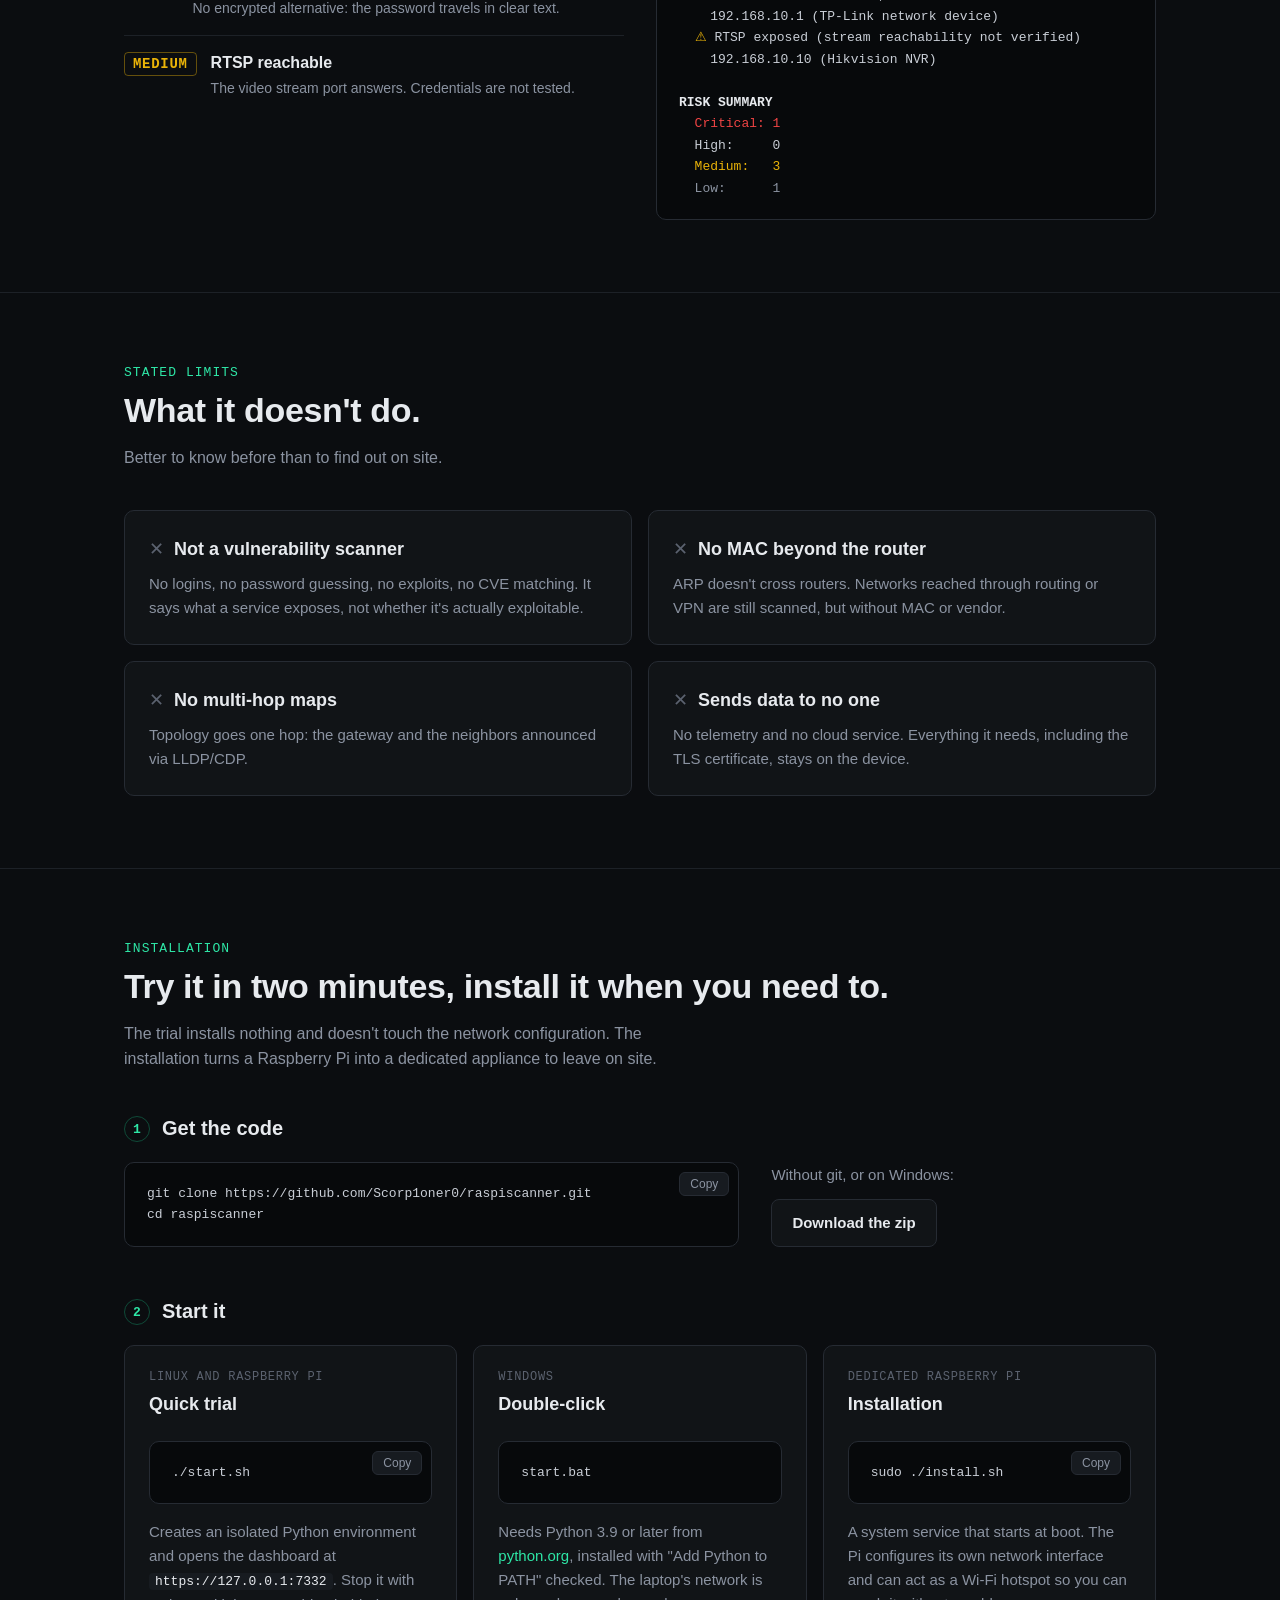
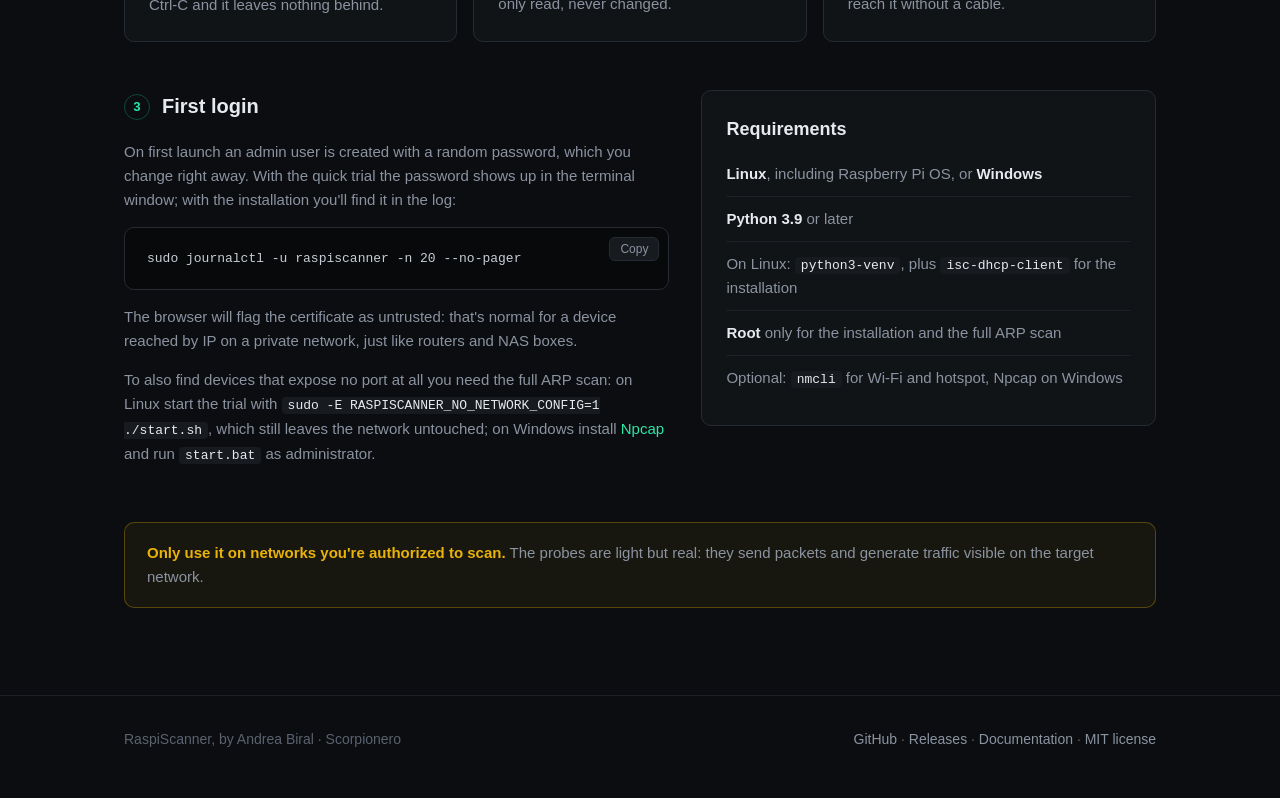
==== commit d2a7d1ae: "Versione 1.9.1 e mappa della rete nel PDF Co-Authored-By: Claude Sonnet 5.5 <noreply@anthropic.com>" ====
--- a/en/index.html
+++ b/en/index.html
@@ -31,7 +31,7 @@
   "description": "Open-source network scanner for Raspberry Pi: finds IP cameras, NVRs and network gear and reports what is exposed. Works offline, no telemetry.",
   "applicationCategory": "SecurityApplication",
   "operatingSystem": "Linux, Raspberry Pi OS, Windows",
-  "softwareVersion": "1.7.1",
+  "softwareVersion": "1.9.1",
   "license": "https://opensource.org/licenses/MIT",
   "isAccessibleForFree": true,
   "offers": {
@@ -287,7 +287,7 @@
 <main>
   <section class="hero">
     <div class="wrap">
-      <span class="eyebrow"><span class="dot"></span>v1.7.1 · open source · MIT license</span>
+      <span class="eyebrow"><span class="dot"></span>v1.9.1 · open source · MIT license</span>
       <h1>The network scanner for people who install video surveillance.</h1>
       <p class="lead">Plug a Raspberry Pi into the network. It configures itself, finds <strong>IP cameras, NVRs, DVRs and network gear</strong>, and hands you a report of what is exposed: open Telnet, reachable RTSP, admin panels without HTTPS.</p>
       <div class="ctas">
@@ -333,7 +333,7 @@
         </div>
         <div class="card">
           <h3>Read the report</h3>
-          <p>Devices grouped by category, issues found and a risk summary from critical to low. From the dashboard, as PDF, CSV or JSON, or from the terminal with <code>--report</code>.</p>
+          <p>Devices grouped by category, issues found and a risk summary from critical to low. From the dashboard, as PDF (with the network map), CSV or JSON, or from the terminal with <code>--report</code>.</p>
         </div>
       </div>
     </div>
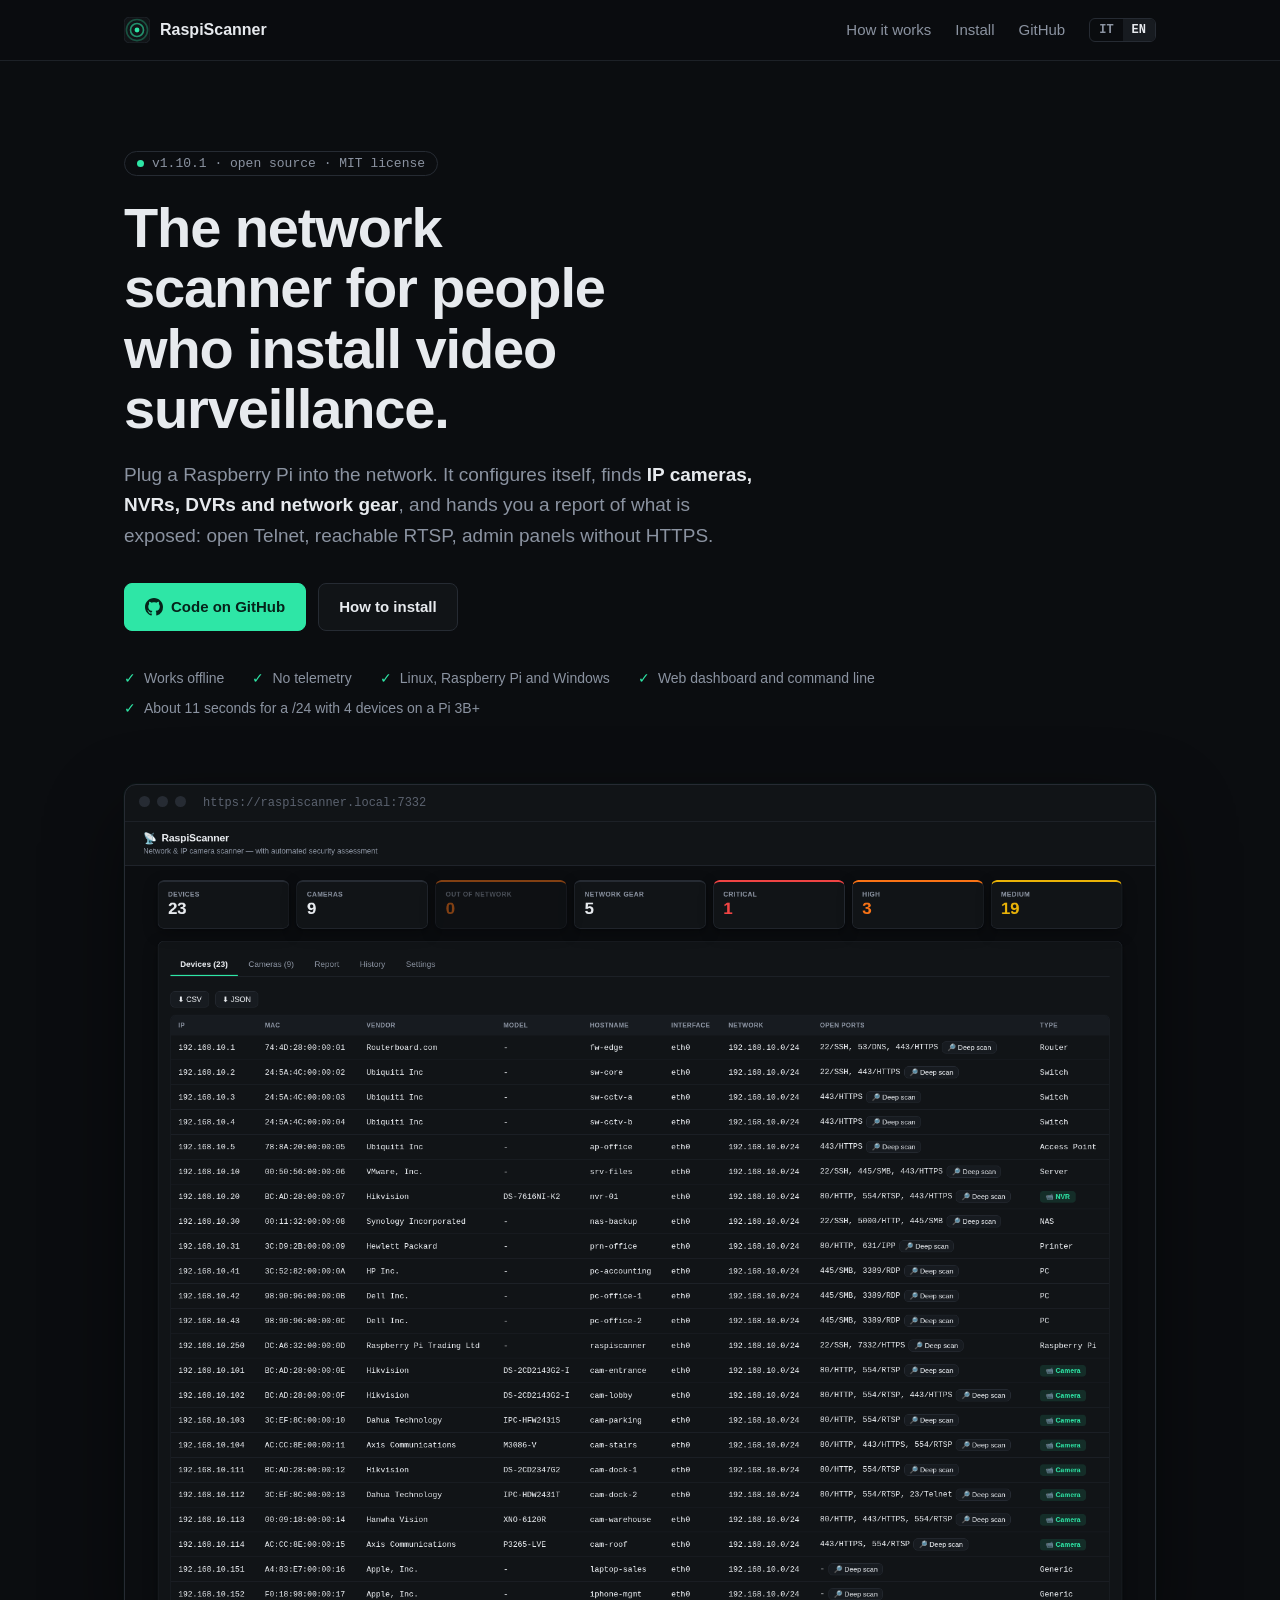
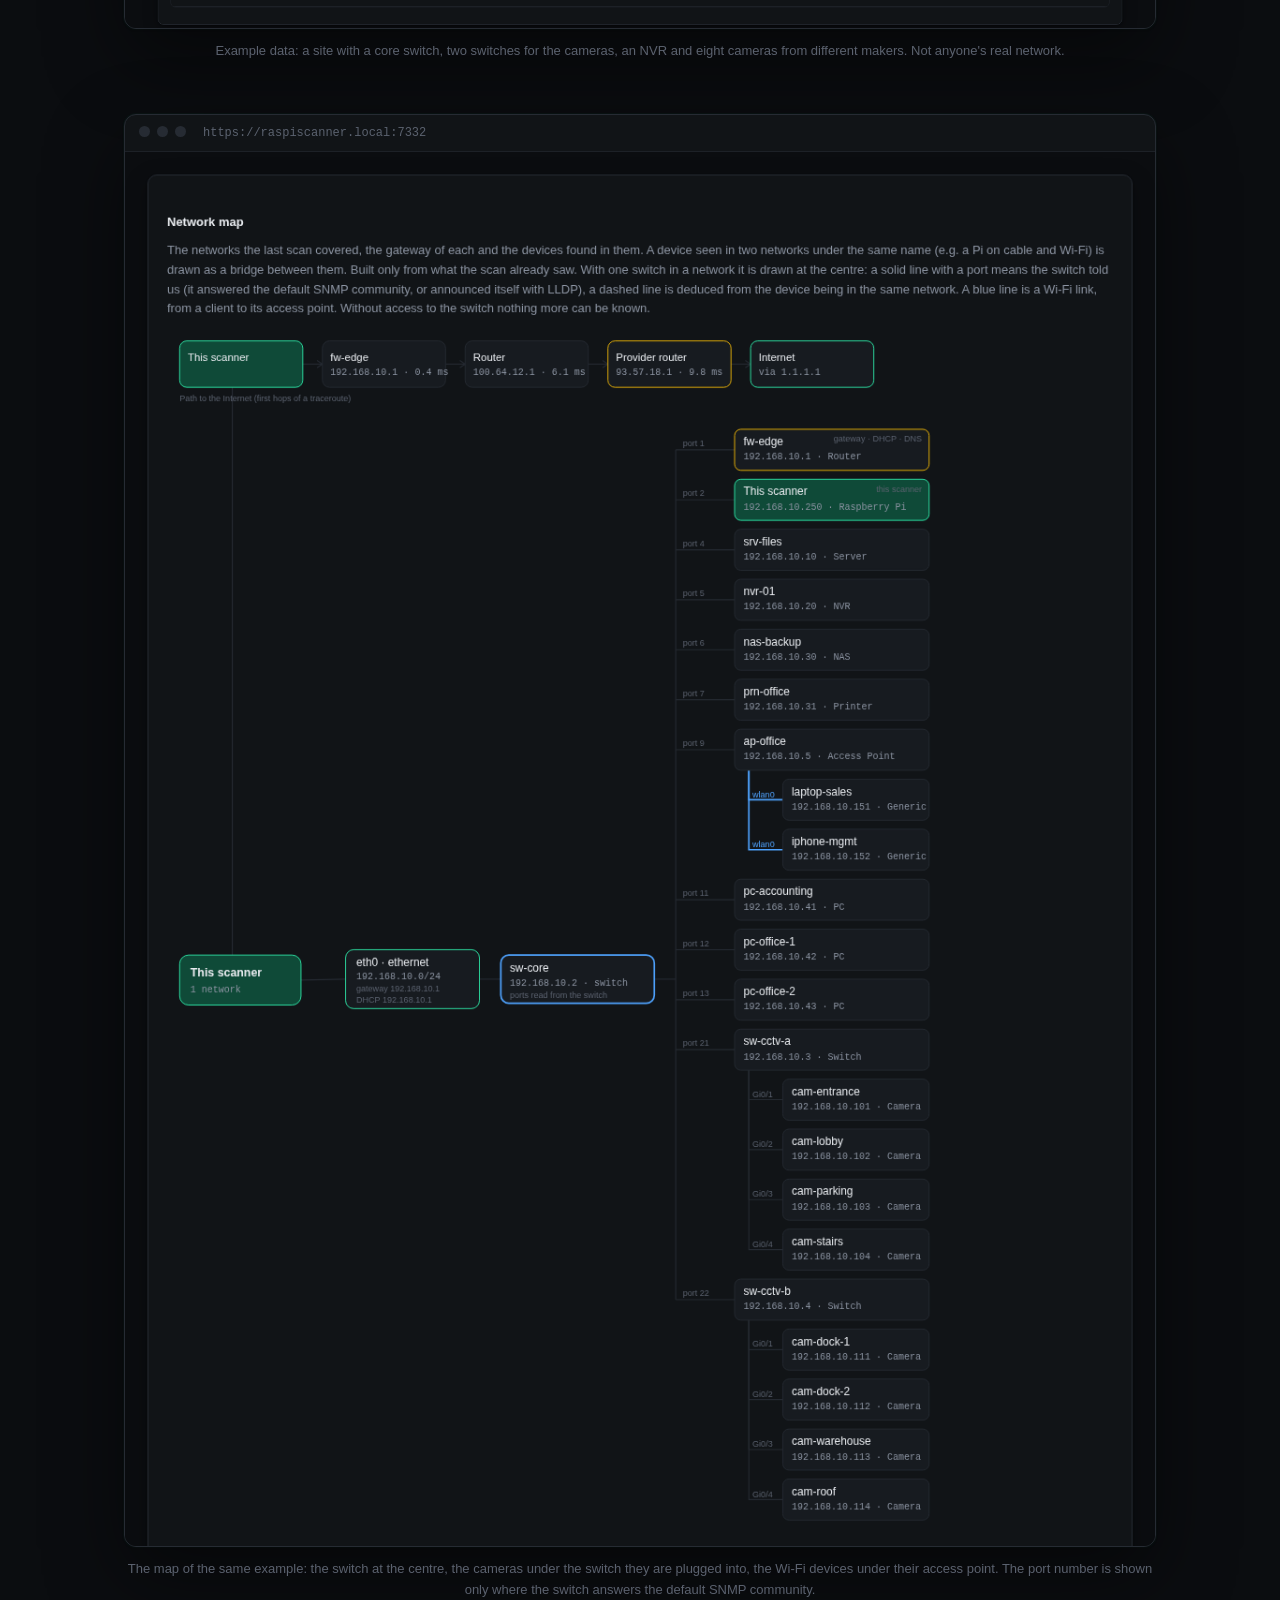
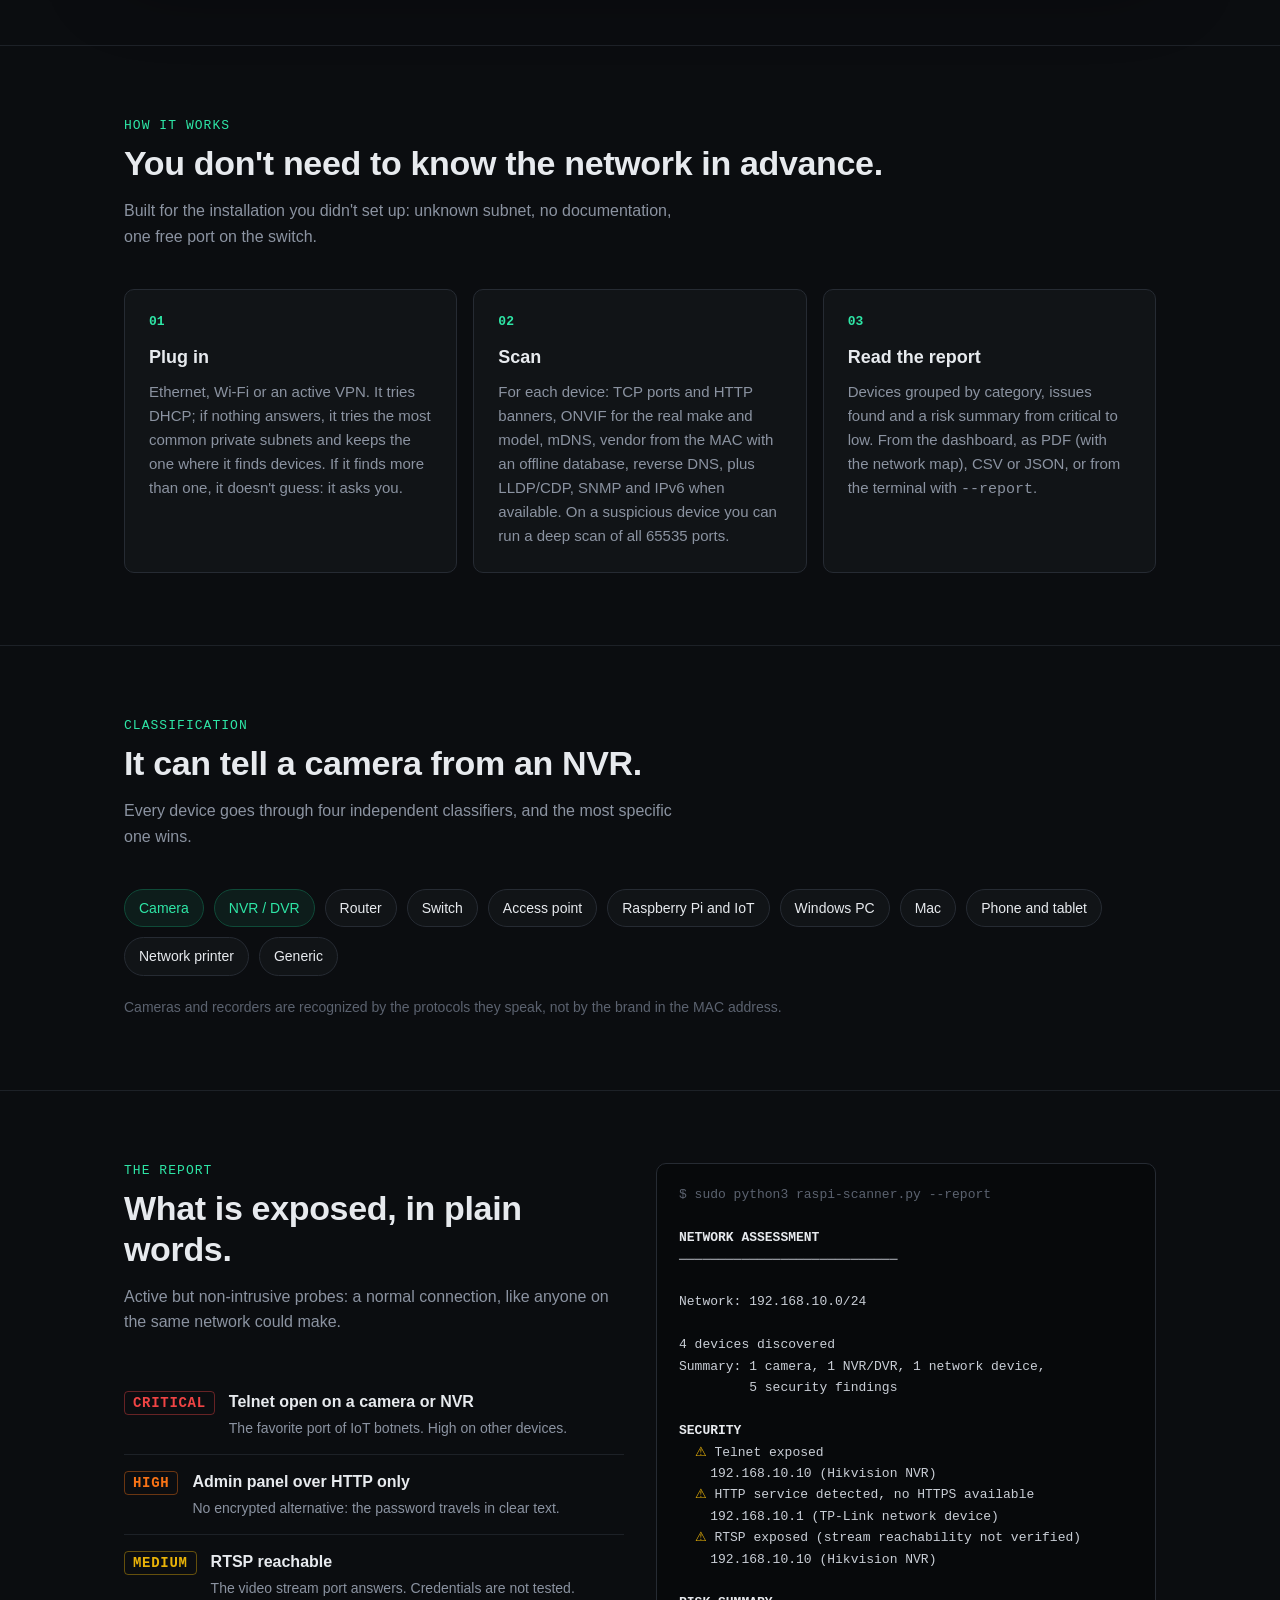
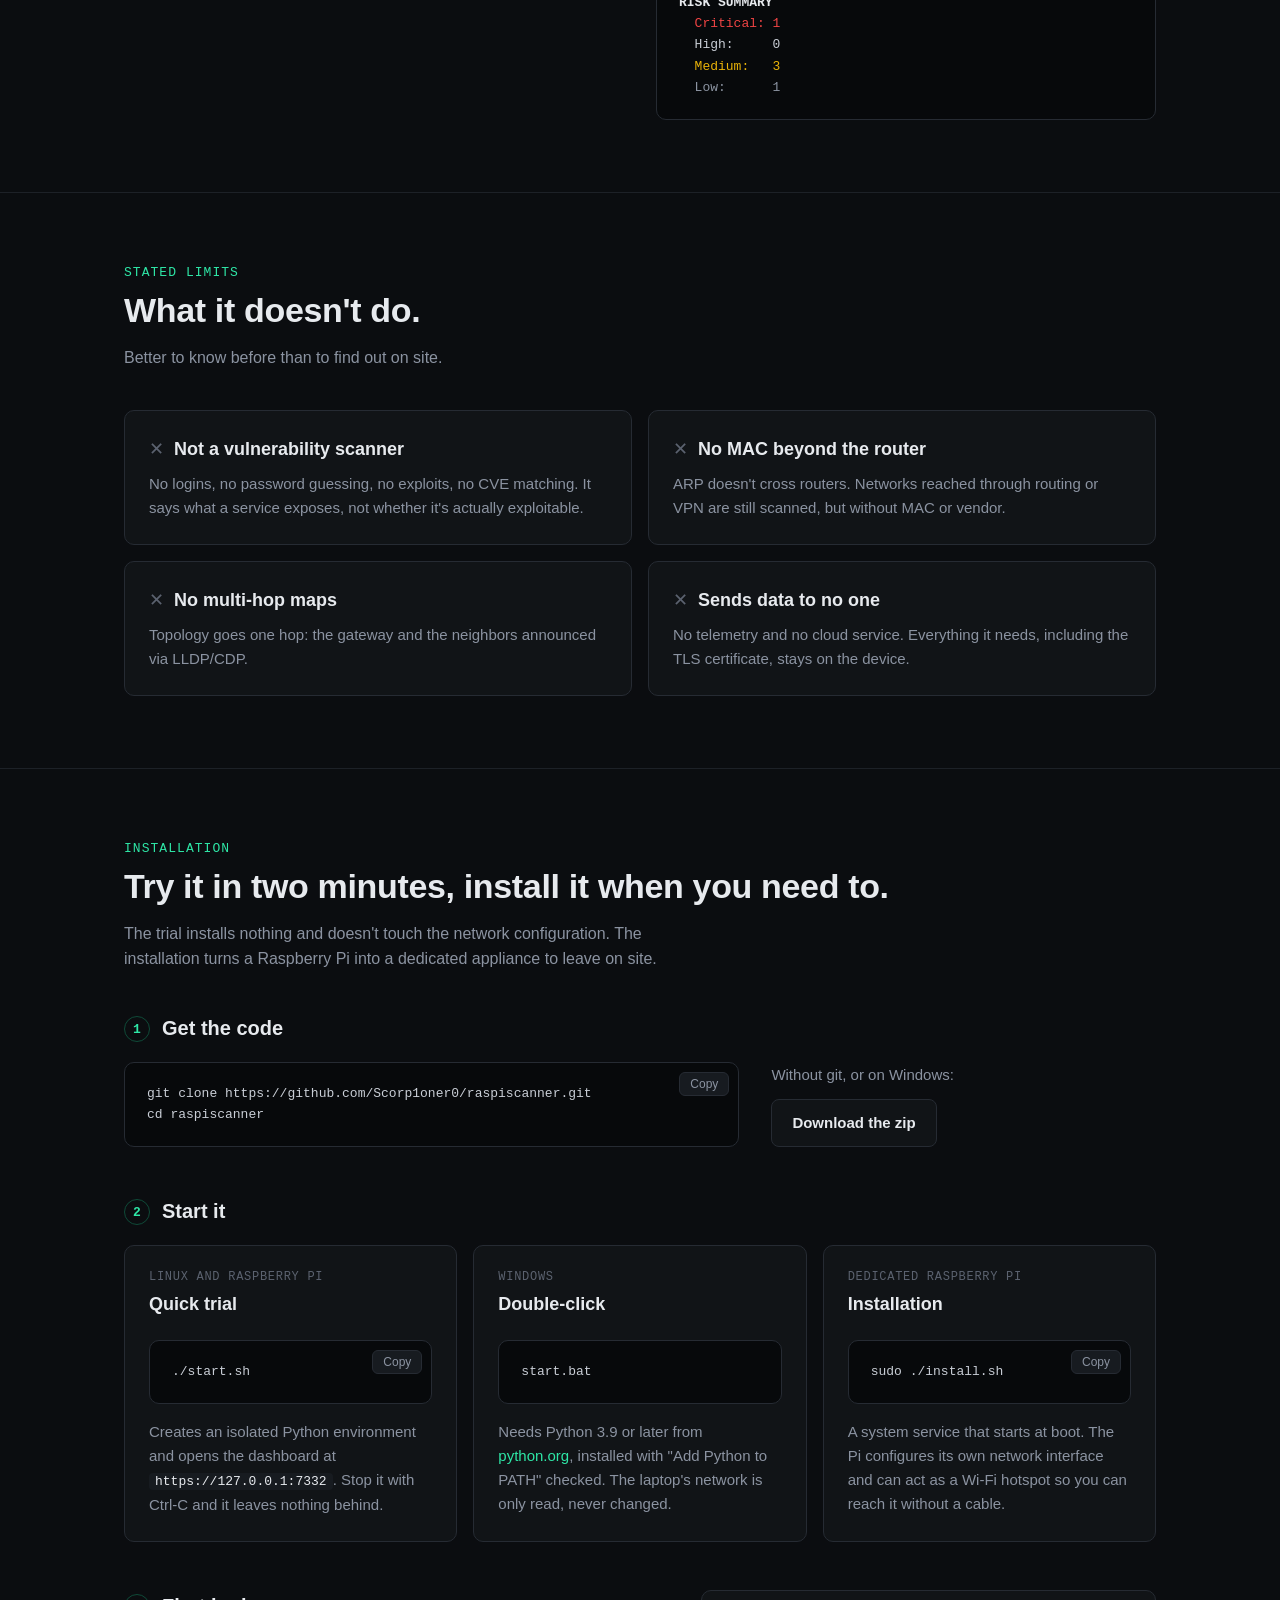
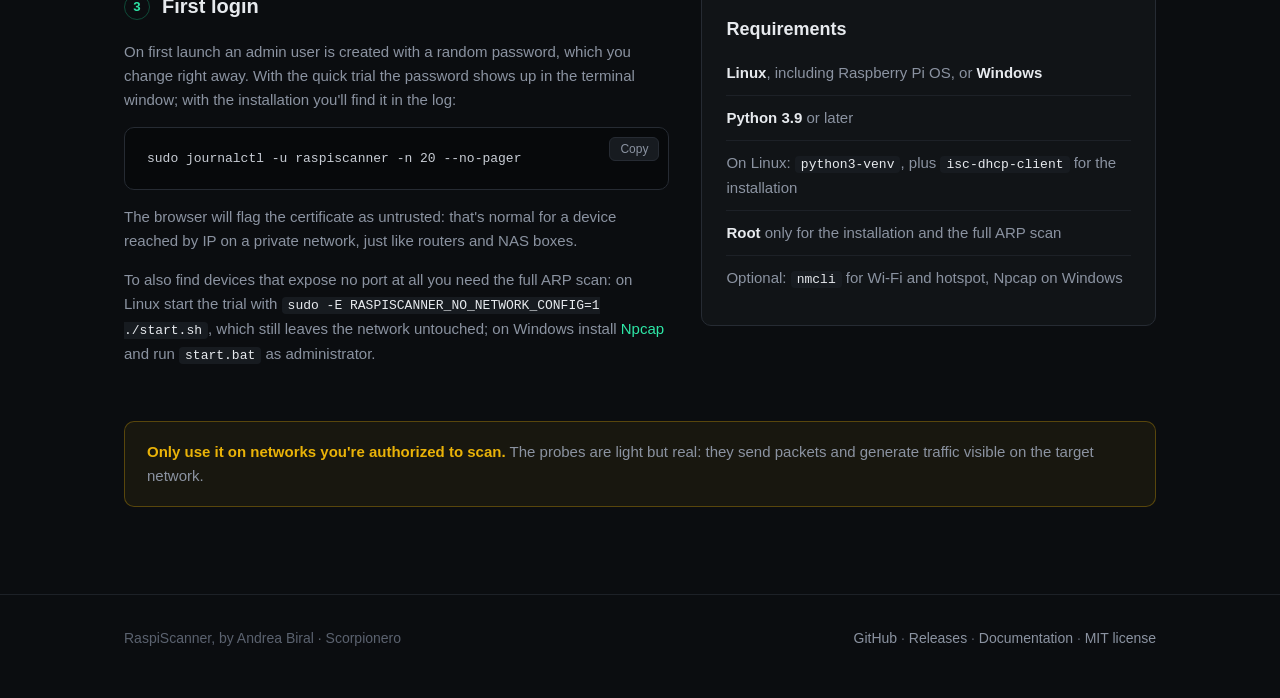
==== commit 5ef6f9d1: "Rete di esempio nelle immagini del sito: dashboard e mappa, versione 1.10.1 Co-Authored-By: Claude S" ====
--- a/en/index.html
+++ b/en/index.html
@@ -31,7 +31,7 @@
   "description": "Open-source network scanner for Raspberry Pi: finds IP cameras, NVRs and network gear and reports what is exposed. Works offline, no telemetry.",
   "applicationCategory": "SecurityApplication",
   "operatingSystem": "Linux, Raspberry Pi OS, Windows",
-  "softwareVersion": "1.9.1",
+  "softwareVersion": "1.10.1",
   "license": "https://opensource.org/licenses/MIT",
   "isAccessibleForFree": true,
   "offers": {
@@ -287,7 +287,7 @@
 <main>
   <section class="hero">
     <div class="wrap">
-      <span class="eyebrow"><span class="dot"></span>v1.9.1 · open source · MIT license</span>
+      <span class="eyebrow"><span class="dot"></span>v1.10.1 · open source · MIT license</span>
       <h1>The network scanner for people who install video surveillance.</h1>
       <p class="lead">Plug a Raspberry Pi into the network. It configures itself, finds <strong>IP cameras, NVRs, DVRs and network gear</strong>, and hands you a report of what is exposed: open Telnet, reachable RTSP, admin panels without HTTPS.</p>
       <div class="ctas">
@@ -311,9 +311,19 @@
     <div class="wrap">
       <div class="window">
         <div class="bar"><i></i><i></i><i></i><span>https://raspiscanner.local:7332</span></div>
-        <img src="../dashboard.png" width="1280" height="1050" alt="RaspiScanner dashboard: counters for devices, cameras and issues by severity, network status and the table of devices found">
-      </div>
-      <p class="caption">Example data: a Hikvision camera and NVR, a TP-Link router and a Raspberry Pi. Not anyone's real network.</p>
+        <img src="../dashboard.png" width="1700" height="1330" alt="RaspiScanner dashboard: counters for devices, cameras and issues by severity and the table of devices found in an example network with switches, an NVR and eight cameras">
+      </div>
+      <p class="caption">Example data: a site with a core switch, two switches for the cameras, an NVR and eight cameras from different makers. Not anyone's real network.</p>
+    </div>
+  </section>
+
+  <section class="shot">
+    <div class="wrap">
+      <div class="window">
+        <div class="bar"><i></i><i></i><i></i><span>https://raspiscanner.local:7332</span></div>
+        <img src="../network-map.png" width="1100" height="1488" alt="The example network map: the switch at the centre with every device on its port, the cameras under the switch they are plugged into and the Wi-Fi devices under their access point" loading="lazy">
+      </div>
+      <p class="caption">The map of the same example: the switch at the centre, the cameras under the switch they are plugged into, the Wi-Fi devices under their access point. The port number is shown only where the switch answers the default SNMP community.</p>
     </div>
   </section>
 
